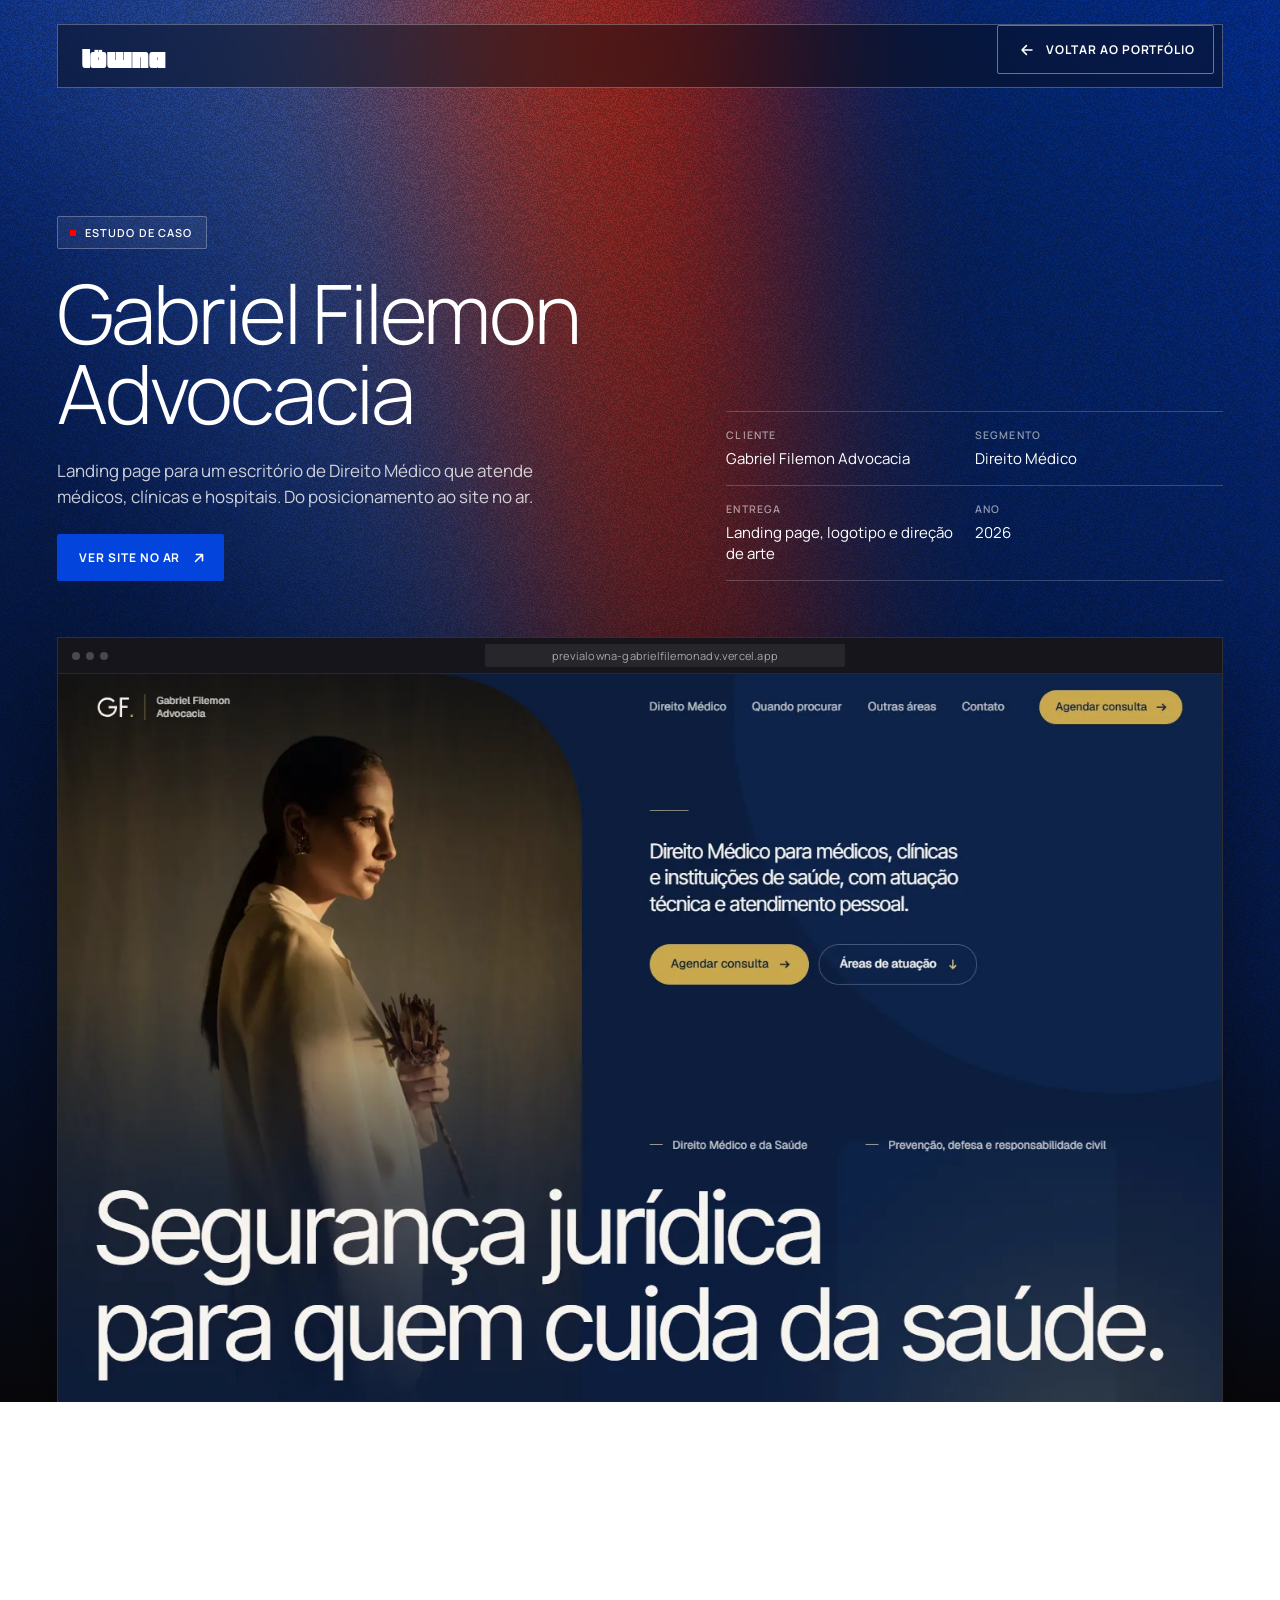
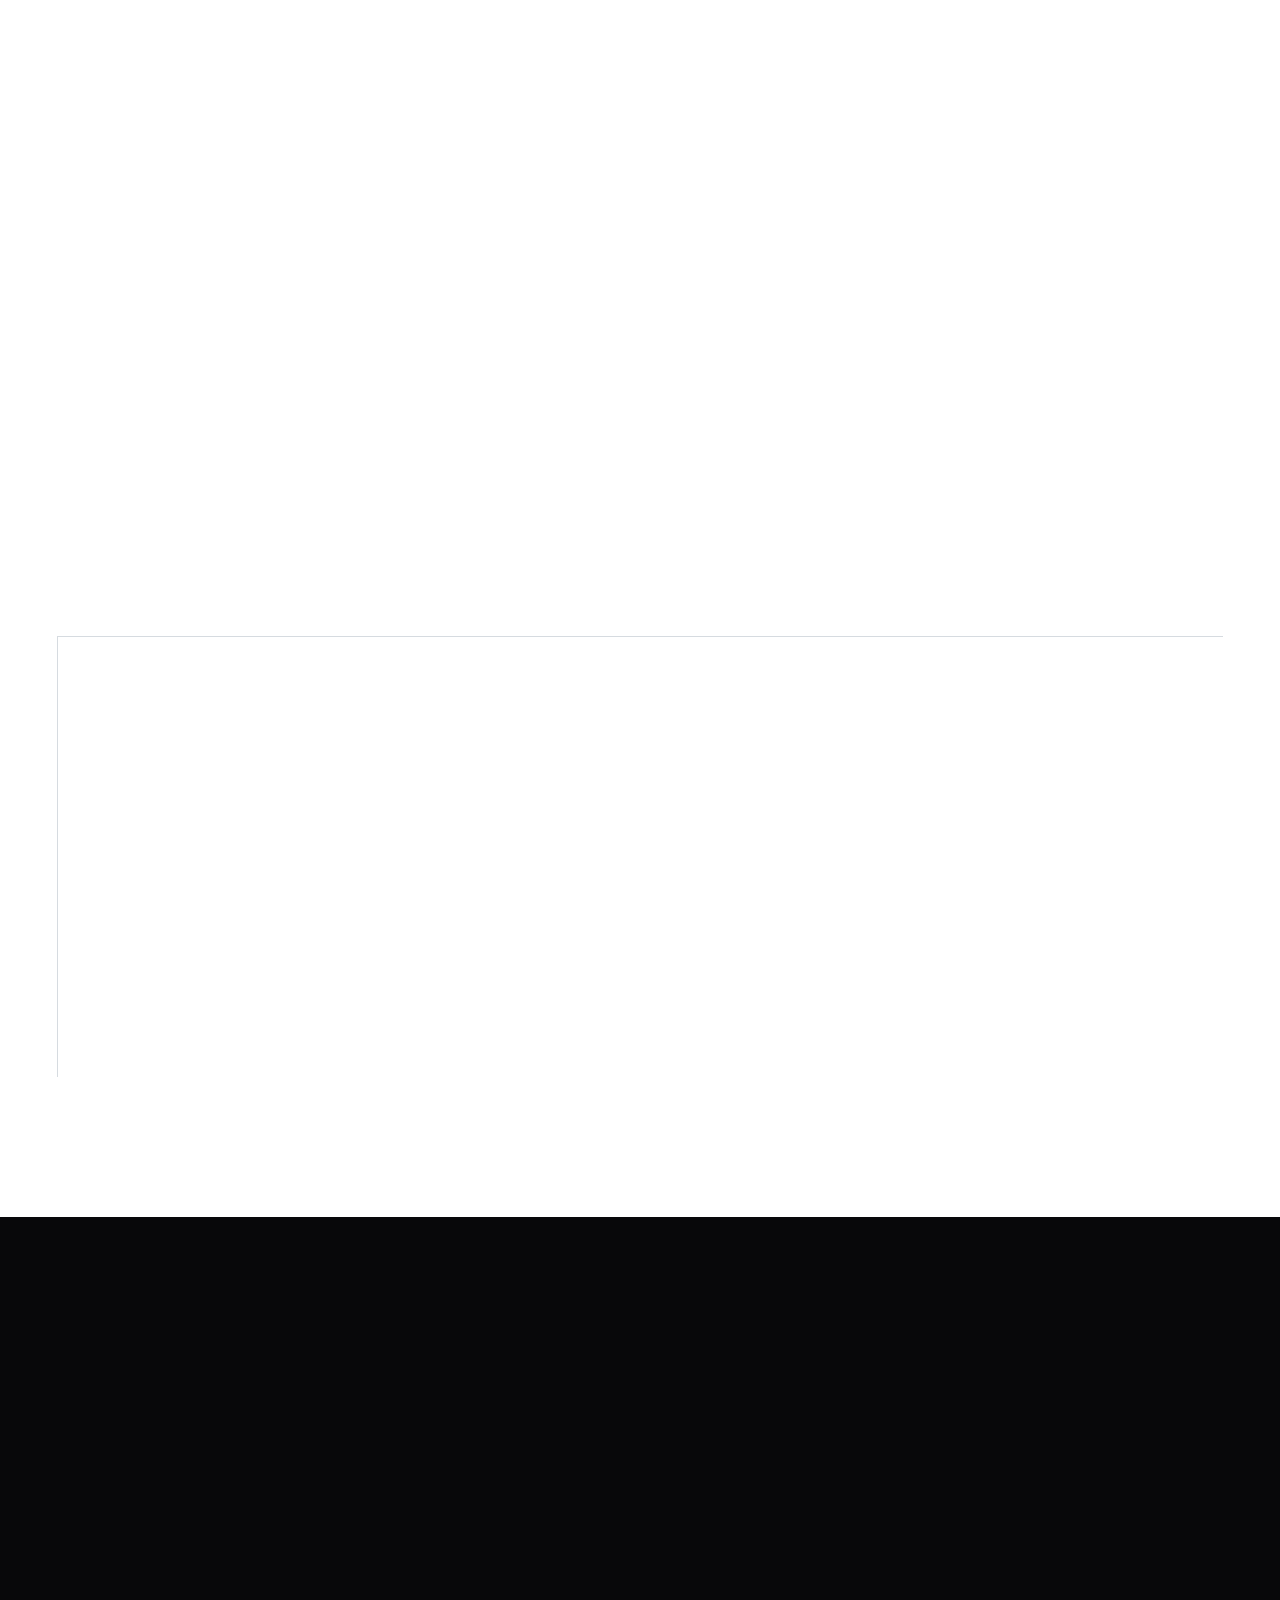
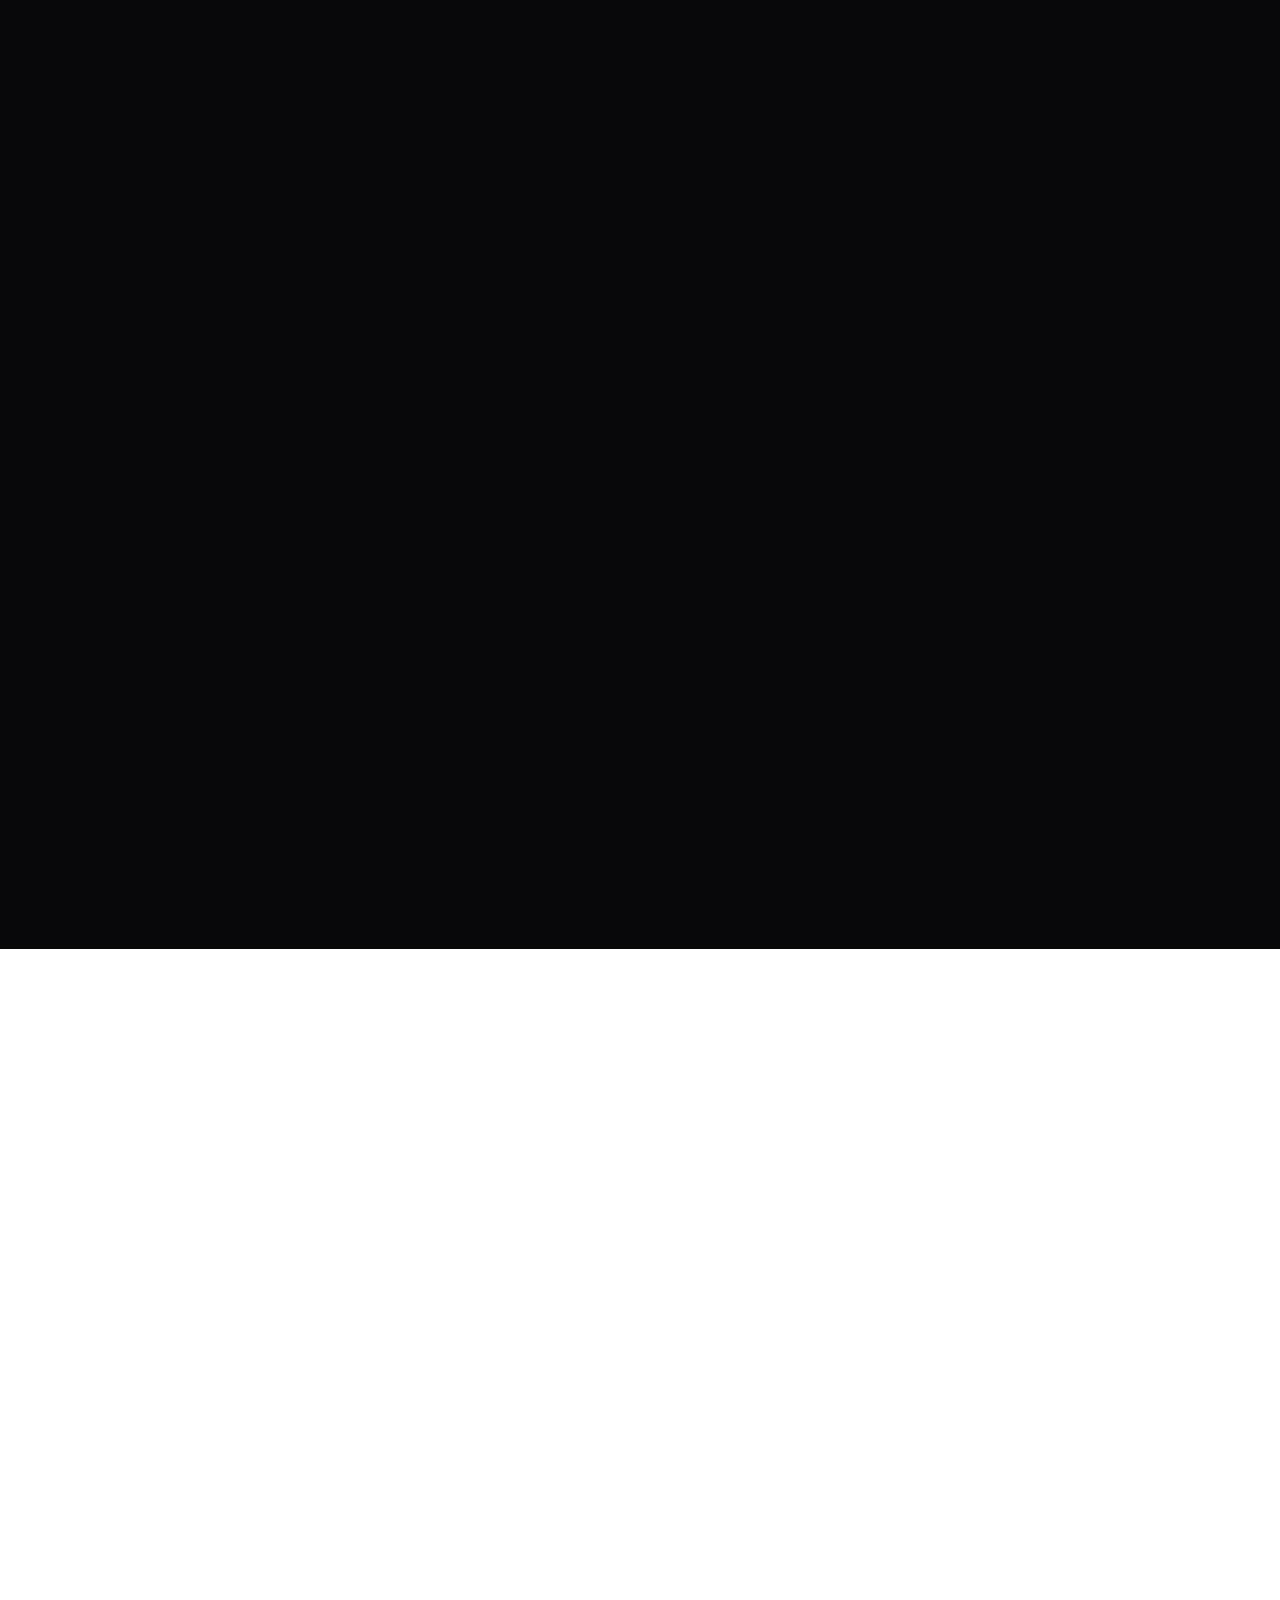
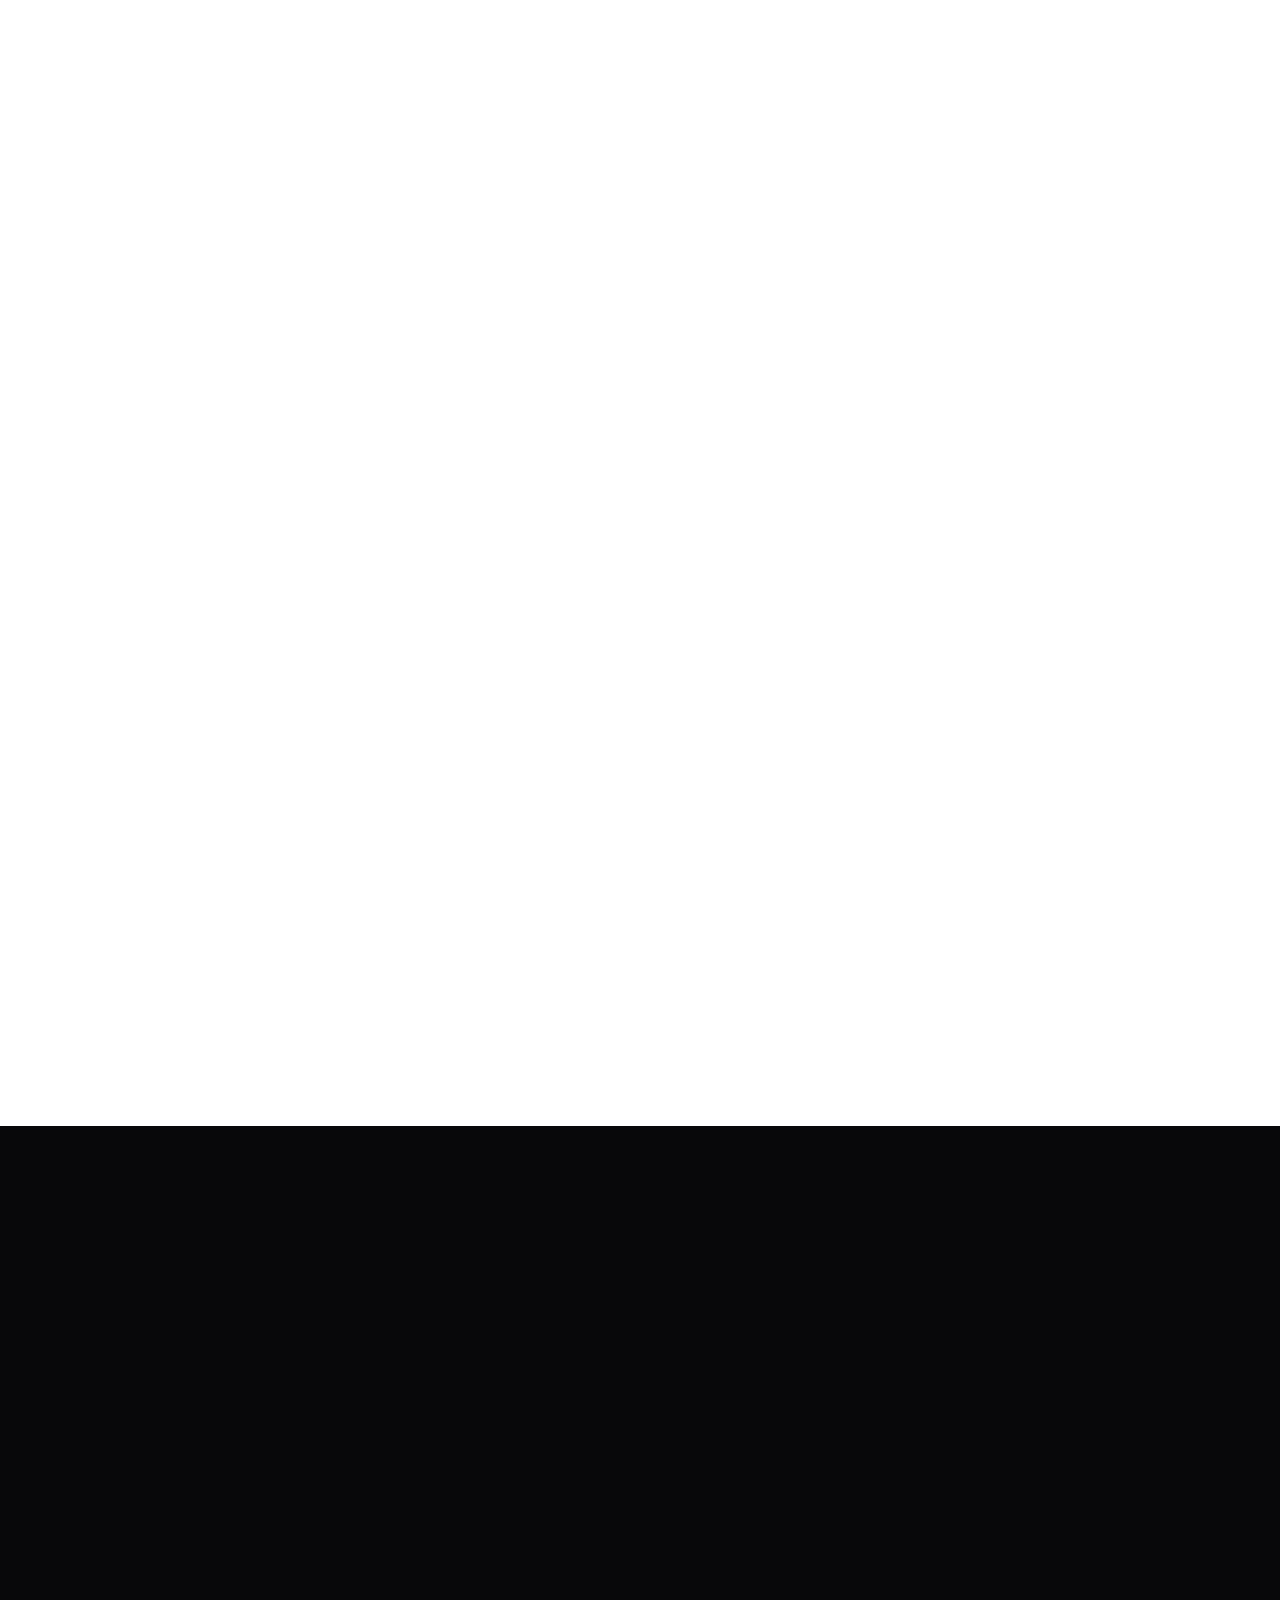
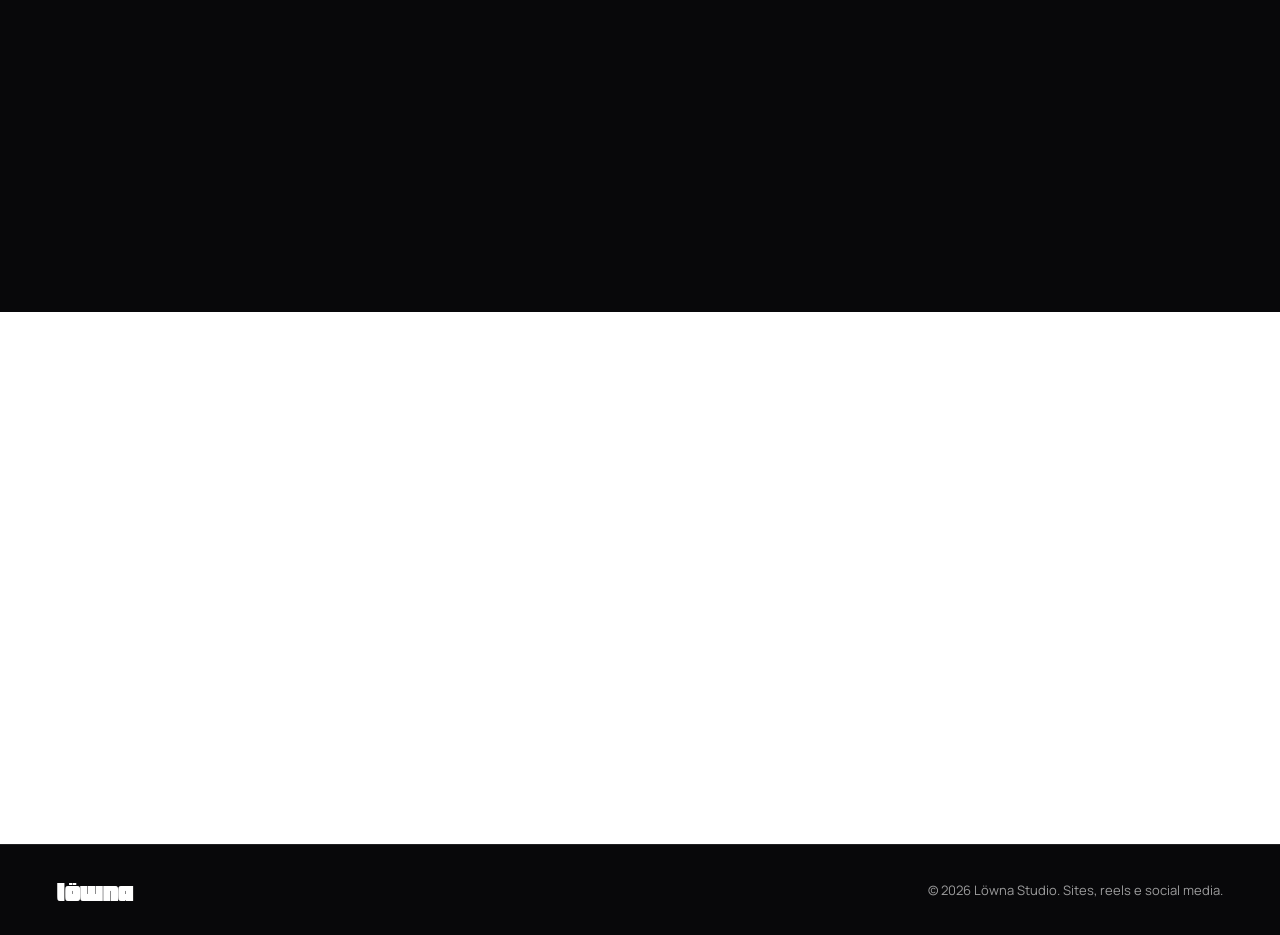
==== projetos/gabriel-filemon/index.html @ 2fba5f2d "Portfólio: landing de Direito Médico no lugar da imobiliária, com página de estudo de caso Co-Author" ====
<!doctype html>
<html lang="pt-BR" class="no-js">
<head>
  <meta charset="utf-8">
  <meta name="viewport" content="width=device-width, initial-scale=1">
  <title>Gabriel Filemon Advocacia | Löwna Studio</title>
<script>if('scrollRestoration' in history)history.scrollRestoration='manual';window.addEventListener('beforeunload',function(){window.scrollTo(0,0)});if(location.hash){history.replaceState(null,'',location.pathname+location.search)}window.scrollTo(0,0);</script>
  <meta name="description" content="Estudo de caso da Löwna Studio: landing page de Direito Médico para Gabriel Filemon Advocacia, com logotipo, direção de arte, copy e versão mobile.">
  <link rel="canonical" href="https://www.lowna.com.br/projetos/gabriel-filemon/">
  <meta name="robots" content="index, follow">
  <meta name="theme-color" content="#01203F">
  <meta property="og:type" content="article">
  <meta property="og:locale" content="pt_BR">
  <meta property="og:site_name" content="Löwna Studio">
  <meta property="og:url" content="https://www.lowna.com.br/projetos/gabriel-filemon/">
  <meta property="og:title" content="Gabriel Filemon Advocacia | Löwna Studio">
  <meta property="og:description" content="Landing page de Direito Médico: posicionamento, logotipo, direção de arte e versão mobile.">
  <meta property="og:image" content="https://www.lowna.com.br/assets/cases/gabriel-filemon/d-hero.webp">
  <meta property="og:image:alt" content="Hero do site Gabriel Filemon Advocacia: Segurança jurídica para quem cuida da saúde.">
  <meta name="twitter:card" content="summary_large_image">
  <link rel="preload" href="../../assets/fonts/manrope-latin.woff2" as="font" type="font/woff2" crossorigin>
  <link rel="preload" href="../../assets/fonts/badeen-display-latin.woff2" as="font" type="font/woff2" crossorigin>
  <link rel="preconnect" href="https://fonts.googleapis.com">
  <link rel="preconnect" href="https://fonts.gstatic.com" crossorigin>
  <link rel="stylesheet" href="https://fonts.googleapis.com/css2?family=Inter+Tight:wght@400&family=Geist:wght@400&family=Geist+Mono&display=swap" media="print" onload="this.media='all'">
  <link rel="icon" href="../../assets/favicon.svg" type="image/svg+xml">
  <link rel="apple-touch-icon" href="../../assets/img/apple-touch-icon.png">
  <link rel="stylesheet" href="../../css/style.css">
  <link rel="stylesheet" href="../../css/case.css">
  <script>document.documentElement.classList.replace('no-js', 'js');</script>
</head>
<body class="case">

  <!-- ===================== TOPO ===================== -->
  <header class="cs-hero">
    <img class="cs-hero__bg" src="../../assets/grad2-hero.svg" alt="" width="1440" height="1901">
    <div class="cs-hero__scrim" aria-hidden="true"></div>

    <nav class="cs-bar" aria-label="Principal">
      <a class="nav__logo" href="../../">löwna</a>
      <a class="btn btn--ghost" href="../../#trabalho">
        <span class="btn__icon btn__icon--back"><img src="../../assets/arrow-white.svg" alt="" width="14" height="14"></span>
        <span>VOLTAR AO PORTFÓLIO</span>
      </a>
    </nav>

    <div class="cs-intro">
      <div class="cs-intro__text">
        <span class="chip chip--dark" data-reveal><i></i>ESTUDO DE CASO</span>
        <h1 data-reveal style="--d:.06s">Gabriel Filemon Advocacia</h1>
        <p class="cs-intro__lead" data-reveal style="--d:.12s">Landing page para um escritório de Direito Médico que atende médicos, clínicas e hospitais. Do posicionamento ao site no ar.</p>
        <div class="cs-actions" data-reveal style="--d:.18s">
          <a class="btn btn--blue" href="https://previalowna-gabrielfilemonadv.vercel.app/" target="_blank" rel="noopener noreferrer">
            <span>VER SITE NO AR</span>
            <span class="btn__icon"><img src="../../assets/arrow-white.svg" alt="" width="14" height="14"><img src="../../assets/arrow-white.svg" alt="" width="14" height="14"></span>
          </a>
        </div>
      </div>
      <dl class="cs-meta" data-reveal style="--d:.2s">
        <div><dt>CLIENTE</dt><dd>Gabriel Filemon Advocacia</dd></div>
        <div><dt>SEGMENTO</dt><dd>Direito Médico</dd></div>
        <div><dt>ENTREGA</dt><dd>Landing page, logotipo e direção de arte</dd></div>
        <div><dt>ANO</dt><dd>2026</dd></div>
      </dl>
    </div>

    <div class="cs-cover" data-reveal style="--d:.1s">
      <div class="browser">
        <div class="browser__bar"><span class="browser__dots" aria-hidden="true"><i></i><i></i><i></i></span><span class="browser__url">previalowna-gabrielfilemonadv.vercel.app</span></div>
        <img src="../../assets/cases/gabriel-filemon/d-hero.webp" alt="Hero do site: retrato em luz quente ao lado do título Segurança jurídica para quem cuida da saúde, com botões dourados de agendar consulta" width="1440" height="900" fetchpriority="high">
      </div>
    </div>
  </header>

  <main>
    <!-- ===================== CONTEXTO ===================== -->
    <section class="cs-sec" aria-labelledby="contexto-titulo">
      <div class="cs-head">
        <div class="cs-head__title">
          <span class="chip chip--light" data-reveal><i></i>CONTEXTO</span>
          <h2 id="contexto-titulo" data-reveal style="--d:.06s">O desafio<sup>(01)</sup></h2>
        </div>
      </div>
      <div class="cs-story" data-reveal>
        <div>
          <h3>O PONTO DE PARTIDA</h3>
          <p>O escritório atende principalmente médicos e instituições de saúde, mas também trabalha com cível, família, tributário e trabalhista. O site precisava deixar claro, logo no primeiro olhar, que a especialidade é Direito Médico, sem esconder as outras áreas.</p>
        </div>
        <div>
          <h3>A SOLUÇÃO</h3>
          <p>Uma página longa e calma, com a sobriedade de um escritório, que leva o médico do problema (riscos na documentação, notificações do CRM, processos) até o contato. As outras áreas aparecem no fim, como atuação complementar.</p>
        </div>
      </div>
    </section>

    <!-- ===================== O QUE FIZEMOS ===================== -->
    <section class="cs-sec" aria-labelledby="entregas-titulo" style="padding-top:0">
      <div class="cs-head">
        <div class="cs-head__title">
          <span class="chip chip--light" data-reveal><i></i>ENTREGAS</span>
          <h2 id="entregas-titulo" data-reveal style="--d:.06s">O que fizemos<sup>(02)</sup></h2>
        </div>
        <p data-reveal style="--d:.12s">Do primeiro rascunho ao site publicado, com o mesmo cuidado em cada etapa.</p>
      </div>
      <ul class="cs-list" role="list">
        <li data-reveal><span class="n">(01)</span><h3>Posicionamento e estrutura</h3><p>Sete seções em sequência: prevenção, Direito Médico, quando procurar, metodologia, diferenciais, outras áreas e contato.</p></li>
        <li data-reveal style="--d:.06s"><span class="n">(02)</span><h3>Logotipo</h3><p>Monograma GF geométrico, com um ponto dourado que fecha a assinatura. Versões para fundo claro, escuro e ícone.</p></li>
        <li data-reveal style="--d:.12s"><span class="n">(03)</span><h3>Direção de arte</h3><p>Azul-marinho, papel e dourado, fotografia em tons quentes e uma textura de grão sobre todo o site.</p></li>
        <li data-reveal style="--d:.18s"><span class="n">(04)</span><h3>Textos</h3><p>Copy escrita para médicos, com situações reais como notificação do CRM, prontuário e termo de consentimento.</p></li>
        <li data-reveal><span class="n">(05)</span><h3>Interface</h3><p>Mockups de documentos dentro do site, abas por área de atuação e cards que levam ao formulário com o assunto já escolhido.</p></li>
        <li data-reveal style="--d:.06s"><span class="n">(06)</span><h3>Versão mobile</h3><p>Hero que cabe na tela do celular e carrosséis de deslizar nas seções de cards.</p></li>
        <li data-reveal style="--d:.12s"><span class="n">(07)</span><h3>Formulário de contato</h3><p>Pedido de consulta com área de interesse, enviado direto para o e-mail do escritório.</p></li>
        <li data-reveal style="--d:.18s"><span class="n">(08)</span><h3>Publicação</h3><p>Imagens otimizadas, metatags para busca e compartilhamento, e site publicado na Vercel.</p></li>
      </ul>
    </section>

    <!-- ===================== BRANDING ===================== -->
    <section class="cs-sec cs-sec--ink gf" aria-labelledby="branding-titulo">
      <div class="cs-head">
        <div class="cs-head__title">
          <span class="chip chip--dark" data-reveal><i></i>BRANDING</span>
          <h2 id="branding-titulo" data-reveal style="--d:.06s">A identidade<sup>(03)</sup></h2>
        </div>
        <p data-reveal style="--d:.12s">Sóbria como um escritório de advocacia, quente como uma clínica. O dourado aparece pouco, sempre como assinatura.</p>
      </div>

      <div class="brand-grid">
        <div class="brand-card brand-card--logo" data-reveal>
          <span class="brand-card__label"><span>LOGOTIPO</span><span>MONOGRAMA + NOME</span></span>
          <div class="logo-stage"><img src="../../assets/cases/gabriel-filemon/gf-lockup-white.svg" alt="Logotipo Gabriel Filemon Advocacia: monograma GF com ponto dourado e o nome ao lado" width="470" height="104" loading="lazy"></div>
        </div>
        <div class="brand-card brand-card--icon" data-reveal style="--d:.08s">
          <span class="brand-card__label"><span>ÍCONE</span><span>FAVICON E AVATAR</span></span>
          <div class="logo-stage">
            <img src="../../assets/cases/gabriel-filemon/gf-icon.svg" alt="Ícone GF em fundo azul-marinho" width="112" height="112" loading="lazy">
            <img src="../../assets/cases/gabriel-filemon/gf-icon.svg" alt="" width="64" height="64" loading="lazy">
          </div>
          <p>As letras G e F desenhadas com o mesmo traço, como uma assinatura. O ponto dourado fecha o monograma.</p>
        </div>

        <div class="brand-card brand-card--colors" data-reveal>
          <span class="brand-card__label"><span>PALETA</span><span>06 CORES</span></span>
          <div class="swatches">
            <div class="swatch" style="background:#0B1C3B;color:#F7F4EE;outline:1px solid rgba(255,255,255,.14)"><b>Navy</b><span>#0B1C3B</span></div>
            <div class="swatch" style="background:#060A12;color:#F7F4EE;outline:1px solid rgba(255,255,255,.14)"><b>Profundo</b><span>#060A12</span></div>
            <div class="swatch" style="background:#F7F4EE;color:#0B1C3B"><b>Papel</b><span>#F7F4EE</span></div>
            <div class="swatch" style="background:#ECE6DA;color:#0B1C3B"><b>Areia</b><span>#ECE6DA</span></div>
            <div class="swatch" style="background:#C9A84C;color:#0B1C3B"><b>Dourado</b><span>#C9A84C</span></div>
            <div class="swatch" style="background:#8FABC7;color:#0B1C3B"><b>Aço</b><span>#8FABC7</span></div>
          </div>
        </div>

        <div class="brand-card brand-card--type" data-reveal>
          <span class="brand-card__label"><span>TIPOGRAFIA</span><span>03 FAMÍLIAS</span></span>
          <div class="type-rows">
            <div><span class="type-name">INTER TIGHT / TÍTULOS</span><p class="type-sample type-sample--display">Segurança jurídica para quem cuida da saúde.</p></div>
            <div><span class="type-name">GEIST / TEXTOS</span><p class="type-sample type-sample--body">Estrutura jurídica do consultório e da clínica pensada para reduzir riscos antes que eles se tornem processos.</p></div>
            <div><span class="type-name">GEIST MONO / RÓTULOS</span><p class="type-sample type-sample--mono">01 // DIREITO MÉDICO</p></div>
          </div>
        </div>
      </div>
    </section>

    <!-- ===================== TELAS ===================== -->
    <section class="cs-sec" aria-labelledby="telas-titulo">
      <div class="cs-head">
        <div class="cs-head__title">
          <span class="chip chip--light" data-reveal><i></i>O SITE</span>
          <h2 id="telas-titulo" data-reveal style="--d:.06s">Seção por seção<sup>(04)</sup></h2>
        </div>
        <p data-reveal style="--d:.12s">Navy e papel se alternam ao longo da página, para cada assunto ganhar o próprio respiro.</p>
      </div>
      <div class="shots">
        <figure class="shot shot--wide" data-reveal>
          <div class="browser browser--light"><div class="browser__bar"><span class="browser__dots" aria-hidden="true"><i></i><i></i><i></i></span><span class="browser__url">Prevenção</span></div><img src="../../assets/cases/gabriel-filemon/d-prevencao.webp" alt="Seção de prevenção com o título Muitos processos contra médicos começam na documentação e um painel de diagnóstico preventivo com gráfico de exposição a riscos" width="1440" height="900" loading="lazy"></div>
          <figcaption><b>01</b><span>Logo depois da hero, o site fala de risco: um painel de diagnóstico mostra como a exposição cai com acompanhamento.</span></figcaption>
        </figure>
        <figure class="shot" data-reveal>
          <div class="browser browser--light"><div class="browser__bar"><span class="browser__dots" aria-hidden="true"><i></i><i></i><i></i></span><span class="browser__url">Direito Médico</span></div><img src="../../assets/cases/gabriel-filemon/d-atuacao.webp" alt="Seção Proteção jurídica do consultório ao tribunal, com abas de áreas e um checklist preventivo em mockup" width="1440" height="1158" loading="lazy"></div>
          <figcaption><b>02</b><span>As três frentes de Direito Médico em abas, cada uma com um mockup de documento.</span></figcaption>
        </figure>
        <figure class="shot" data-reveal style="--d:.08s">
          <div class="browser browser--light"><div class="browser__bar"><span class="browser__dots" aria-hidden="true"><i></i><i></i><i></i></span><span class="browser__url">Posicionamento</span></div><img src="../../assets/cases/gabriel-filemon/d-clareza.webp" alt="Painel com o texto Advocacia que entende a rotina médica sobre fotografia desfocada" width="1440" height="828" loading="lazy"></div>
          <figcaption><b>03</b><span>Uma pausa visual que resume o posicionamento em uma frase.</span></figcaption>
        </figure>
        <figure class="shot" data-reveal>
          <div class="browser browser--light"><div class="browser__bar"><span class="browser__dots" aria-hidden="true"><i></i><i></i><i></i></span><span class="browser__url">Metodologia</span></div><img src="../../assets/cases/gabriel-filemon/d-metodologia.webp" alt="Seção Técnica jurídica com olhar clínico, com quatro etapas da metodologia em cards" width="1440" height="919" loading="lazy"></div>
          <figcaption><b>04</b><span>A metodologia em quatro etapas, do diagnóstico à primeira conversa.</span></figcaption>
        </figure>
        <figure class="shot" data-reveal style="--d:.08s">
          <div class="browser browser--light"><div class="browser__bar"><span class="browser__dots" aria-hidden="true"><i></i><i></i><i></i></span><span class="browser__url">Diferenciais</span></div><img src="../../assets/cases/gabriel-filemon/d-diferenciais.webp" alt="Seção Advocacia próxima e especializada, com cinco cards de diferenciais lado a lado" width="1440" height="1149" loading="lazy"></div>
          <figcaption><b>05</b><span>Cinco compromissos em cards que se abrem um de cada vez.</span></figcaption>
        </figure>
        <figure class="shot shot--wide" data-reveal>
          <div class="browser browser--light"><div class="browser__bar"><span class="browser__dots" aria-hidden="true"><i></i><i></i><i></i></span><span class="browser__url">Outras áreas</span></div><img src="../../assets/cases/gabriel-filemon/d-outras.webp" alt="Seção Atuação complementar, além da saúde, com quatro áreas ilustradas em traço fino" width="1440" height="1065" loading="lazy"></div>
          <figcaption><b>06</b><span>Cível, família, tributário e trabalhista aparecem no fim, com ilustrações em traço fino, como atuação complementar.</span></figcaption>
        </figure>
      </div>
    </section>

    <!-- ===================== MOBILE ===================== -->
    <section class="cs-sec cs-sec--ink" aria-labelledby="mobile-titulo">
      <div class="cs-head">
        <div class="cs-head__title">
          <span class="chip chip--dark" data-reveal><i></i>MOBILE</span>
          <h2 id="mobile-titulo" data-reveal style="--d:.06s">No celular<sup>(05)</sup></h2>
        </div>
        <p data-reveal style="--d:.12s">Pensado para o médico que abre o link entre um atendimento e outro: título, chamada e botão aparecem sem rolar.</p>
      </div>
      <div class="phones">
        <figure data-reveal><div class="phone"><img src="../../assets/cases/gabriel-filemon/m-hero.webp" alt="Hero no celular com o título e o botão Agendar consulta" width="780" height="1688" loading="lazy"></div><figcaption>Hero</figcaption></figure>
        <figure data-reveal style="--d:.06s"><div class="phone"><img src="../../assets/cases/gabriel-filemon/m-prevencao.webp" alt="Seção de prevenção no celular" width="780" height="1688" loading="lazy"></div><figcaption>Prevenção</figcaption></figure>
        <figure data-reveal style="--d:.12s"><div class="phone"><img src="../../assets/cases/gabriel-filemon/m-atuacao.webp" alt="Abas de Direito Médico no celular" width="780" height="1688" loading="lazy"></div><figcaption>Direito Médico</figcaption></figure>
        <figure data-reveal style="--d:.18s"><div class="phone"><img src="../../assets/cases/gabriel-filemon/m-situacoes.webp" alt="Carrossel de situações no celular, com o card Notificação do CRM" width="780" height="1688" loading="lazy"></div><figcaption>Quando procurar</figcaption></figure>
        <figure data-reveal style="--d:.24s"><div class="phone"><img src="../../assets/cases/gabriel-filemon/m-diferenciais.webp" alt="Carrossel de diferenciais no celular" width="780" height="1688" loading="lazy"></div><figcaption>Diferenciais</figcaption></figure>
      </div>
    </section>

    <!-- ===================== CHAMADA ===================== -->
    <section class="cs-sec" aria-labelledby="cta-titulo">
      <div class="cs-cta">
        <span class="chip chip--light" data-reveal><i></i>PRÓXIMO PROJETO</span>
        <h2 id="cta-titulo" data-reveal style="--d:.06s">Quer um site assim para a sua marca?</h2>
        <div class="cs-actions" data-reveal style="--d:.12s">
          <a class="btn btn--blue" href="../../#contato">
            <span>INICIAR PROJETO</span>
            <span class="btn__icon"><img src="../../assets/arrow-white.svg" alt="" width="14" height="14"><img src="../../assets/arrow-white.svg" alt="" width="14" height="14"></span>
          </a>
          <a class="btn btn--outline" href="../../#trabalho">
            <span>VER OUTROS TRABALHOS</span>
            <span class="btn__icon"><img src="../../assets/arrow-dark.svg" alt="" width="14" height="14"><img src="../../assets/arrow-dark.svg" alt="" width="14" height="14"></span>
          </a>
        </div>
      </div>
    </section>
  </main>

  <footer class="cs-foot">
    <a class="nav__logo" href="../../">löwna</a>
    <span>© 2026 Löwna Studio. Sites, reels e social media.</span>
  </footer>

  <script src="../../js/case.js" defer></script>
</body>
</html>
---- css/style.css ----
/* =========================================================
   löwna studio
   Tokens vindos das variáveis do Figma (coleção "löwna / Brand")
   ========================================================= */

/* Fontes hospedadas no próprio site (subset latin), sem a ida e volta ao Google Fonts */
@font-face {
  font-family: 'Badeen Display';
  font-style: normal;
  font-weight: 400;
  font-display: swap;
  src: url(../assets/fonts/badeen-display-latin.woff2) format('woff2');
  unicode-range: U+0000-00FF, U+0131, U+0152-0153, U+02BB-02BC, U+02C6, U+02DA, U+02DC, U+0304, U+0308, U+0329, U+2000-206F, U+20AC, U+2122, U+2191, U+2193, U+2212, U+2215, U+FEFF, U+FFFD;
}
@font-face {
  font-family: 'Manrope';
  font-style: normal;
  font-weight: 200 800;
  font-display: swap;
  src: url(../assets/fonts/manrope-latin.woff2) format('woff2');
  unicode-range: U+0000-00FF, U+0131, U+0152-0153, U+02BB-02BC, U+02C6, U+02DA, U+02DC, U+0304, U+0308, U+0329, U+2000-206F, U+20AC, U+2122, U+2191, U+2193, U+2212, U+2215, U+FEFF, U+FFFD;
}

:root {
  --space-blue: #01203f;
  --horizon-red: #ff0000;
  --flight-blue: #0344dc;
  --shuttle-white: #ffffff;
  --frontier-gray: #babaca;

  --ink: #08080a;
  --studio-gray: #ededf2;

  --font-display: 'Badeen Display', 'Arial Black', sans-serif;
  --font-body: 'Manrope', system-ui, -apple-system, 'Segoe UI', sans-serif;

  --pad-x: clamp(20px, 4.44vw, 64px);
  --ease-out: cubic-bezier(.16, 1, .3, 1);
  --ease-in-out: cubic-bezier(.65, 0, .35, 1);
  color-scheme: light;
}

*, *::before, *::after { box-sizing: border-box; }
html { scroll-behavior: smooth; -webkit-text-size-adjust: 100%; }
body {
  margin: 0;
  font-family: var(--font-body);
  color: var(--space-blue);
  background: var(--shuttle-white);
  -webkit-font-smoothing: antialiased;
  overflow-x: hidden;
}
img { display: block; max-width: none; }
a { color: inherit; text-decoration: none; }
h1, h2, h3, p, ul, dl, dd { margin: 0; }
ul { padding: 0; list-style: none; }
button { font: inherit; color: inherit; background: none; border: 0; padding: 0; cursor: pointer; }
:focus-visible { outline: 2px solid var(--flight-blue); outline-offset: 3px; }
.sr-only { position: absolute; width: 1px; height: 1px; overflow: hidden; clip: rect(0 0 0 0); white-space: nowrap; }

/* ---------- Chip de tagline (componente "Chip / Dark" e "Chip / Light") ---------- */
.chip {
  display: inline-flex;
  align-items: center;
  gap: 9px;
  align-self: flex-start;
  padding: 8px 14px 8px 12px;
  border-radius: 2px;
  font-weight: 600;
  font-size: 11px;
  letter-spacing: 1.1px;
  line-height: normal;
  white-space: nowrap;
}
.chip i { width: 6px; height: 6px; background: var(--horizon-red); flex: none; }
.chip--dark { color: var(--shuttle-white); background: rgba(255, 255, 255, .06); border: 1px solid rgba(255, 255, 255, .28); }
.chip--light { color: var(--space-blue); border: 1px solid var(--space-blue); }

/* ---------- Botões quadrados com seta ---------- */
.btn {
  display: inline-flex;
  align-items: center;
  gap: 12px;
  align-self: flex-start;
  padding: 15px 18px 15px 22px;
  border-radius: 2px;
  font-weight: 700;
  font-size: 12px;
  letter-spacing: .96px;
  line-height: normal;
  white-space: nowrap;
  transition: background-color .35s var(--ease-out), color .35s var(--ease-out), border-color .35s var(--ease-out), transform .45s var(--ease-out);
  will-change: transform;
}
.btn--light { background: var(--shuttle-white); color: var(--space-blue); }
.btn--light:hover { background: #e6e9f0; }
.btn--blue { background: var(--flight-blue); color: var(--shuttle-white); }
.btn--blue:hover { background: #0a52ff; }
.btn--outline { border: 1px solid var(--space-blue); color: var(--space-blue); }
.btn--outline:hover { background: rgba(1, 32, 63, .06); }

.btn__icon {
  position: relative;
  display: block;
  width: 14px;
  height: 14px;
  overflow: hidden;
  flex: none;
}
.btn__icon img { position: absolute; inset: 0; width: 100%; height: 100%; transition: transform .5s var(--ease-out); }
.btn__icon img + img { transform: translate(-110%, 110%); }
a:hover .btn__icon img:first-child,
a:focus-visible .btn__icon img:first-child { transform: translate(110%, -110%); }
a:hover .btn__icon img + img,
a:focus-visible .btn__icon img + img { transform: translate(0, 0); }

/* ---------- Shader host ---------- */
.fx { position: absolute; }
.fx > img, .fx > canvas { position: absolute; inset: 0; width: 100%; height: 100%; }
.fx--live > img { visibility: hidden; }
.fx--pixel > canvas { image-rendering: pixelated; }

/* =========================================================
   HERO
   ========================================================= */
.hero {
  position: relative;
  min-height: clamp(720px, 100svh, 880px);
  display: flex;
  color: var(--shuttle-white);
  background: #08080b;
  overflow: hidden;
  isolation: isolate;
  z-index: 20; /* a navbar fixa mora dentro da hero; precisa ficar acima das seções seguintes */
}
.hero__bg { position: absolute; inset: 0; overflow: hidden; z-index: -2; }
.hero__grad {
  position: absolute;
  left: 0;
  width: 100%;
  height: max(131.98vw, 140%);
  top: calc((100% - max(131.98vw, 140%)) * .35);
  transform: translate3d(var(--px, 0px), calc(var(--py, 0px) + var(--sy, 0px)), 0) scale(1.06);
  transition: transform 1.6s var(--ease-out);
}
.hero__scrim {
  position: absolute; inset: 0; z-index: -1;
  background: linear-gradient(to bottom, rgba(0, 0, 0, .55) 0%, rgba(0, 0, 0, .3) 45%, rgba(0, 0, 0, .75) 100%);
}

.hero__frame {
  position: relative;
  flex: 1;
  margin: 24px;
  display: flex;
  flex-direction: column;
  padding-top: 77px;
}
.hero__outline {
  position: absolute;
  inset: 0;
  border: 1px solid rgba(255, 255, 255, .32);
  pointer-events: none;
}

/* cantos em mira, linhas para fora */
.tick { position: absolute; width: 0; height: 0; }
.tick::before, .tick::after { content: ''; position: absolute; background: rgba(255, 255, 255, .85); }
.tick::before { width: 16px; height: 1.5px; }
.tick::after { width: 1.5px; height: 16px; }
.tick--tl { left: 0; top: 0; }
.tick--tl::before { right: 0; top: -.75px; }
.tick--tl::after { left: -.75px; bottom: 0; }
.tick--tr { right: 0; top: 0; }
.tick--tr::before { left: 0; top: -.75px; }
.tick--tr::after { left: -.75px; bottom: 0; }
.tick--bl { left: 0; bottom: 0; }
.tick--bl::before { right: 0; top: -.75px; }
.tick--bl::after { left: -.75px; top: 0; }
.tick--br { right: 0; bottom: 0; }
.tick--br::before { left: 0; top: -.75px; }
.tick--br::after { left: -.75px; top: 0; }

/* ---------- Navbar quadrada ---------- */
.nav {
  position: absolute;
  top: 0; left: 0; right: 0;
  z-index: 50;
  height: 76px;
  display: flex;
  align-items: center;
  justify-content: space-between;
  gap: 24px;
  padding: 0 14px 0 32px;
  background: rgba(13, 13, 18, .35);
  -webkit-backdrop-filter: blur(8px);
  backdrop-filter: blur(8px);
  color: var(--shuttle-white);
}
.nav__logo { display: block; font-family: var(--font-display); font-size: 28px; line-height: 1.3; padding-top: 2px; white-space: nowrap; }
.nav__links { display: flex; gap: 36px; font-weight: 600; font-size: 12px; letter-spacing: 1.2px; }
.nav__links a { position: relative; opacity: .8; transition: opacity .3s; }
.nav__links a::after {
  content: ''; position: absolute; left: 0; right: 0; bottom: -6px; height: 1px;
  background: currentColor; transform: scaleX(0); transform-origin: right; transition: transform .45s var(--ease-out);
}
.nav__links a:hover { opacity: 1; }
.nav__links a:hover::after { transform: scaleX(1); transform-origin: left; }
.nav__cta { align-self: center; }
.nav__toggle { display: none; }

.nav.is-stuck {
  position: fixed;
  top: 12px;
  left: 50%;
  right: auto;
  width: min(1392px, calc(100% - 24px));
  transform: translateX(-50%);
  background: rgba(10, 10, 14, .9);
  -webkit-backdrop-filter: blur(16px);
  backdrop-filter: blur(16px);
  outline: 1px solid rgba(255, 255, 255, .14);
  animation: navIn .6s var(--ease-out);
}
@keyframes navIn { from { transform: translate(-50%, -140%); } to { transform: translate(-50%, 0); } }

.hero__navline {
  position: absolute;
  top: 76px; left: 0; right: 0;
  height: 1px;
  background: rgba(255, 255, 255, .22);
  transform-origin: left;
}

.hero__body {
  display: flex;
  justify-content: space-between;
  align-items: flex-start;
  gap: 40px;
  padding: 59px 40px 0;
}
.hero__intro { display: flex; flex-direction: column; gap: 24px; max-width: 453px; }
.hero__lead { font-size: 17px; line-height: 1.55; opacity: .85; }
.hero__services { display: flex; flex-direction: column; align-items: flex-end; gap: 10px; padding-top: 6px; font-weight: 500; font-size: 16px; text-align: right; }
.hero__services li { opacity: .85; }

.hero__bottom {
  margin-top: auto;
  display: flex;
  justify-content: space-between;
  align-items: flex-end;
  gap: 32px;
  padding: 40px 40px 36px 32px;
}
.hero__wordmark {
  font-family: var(--font-display);
  font-weight: 400;
  font-size: clamp(64px, 20.84vw, 300px);
  line-height: .82;
  white-space: nowrap;
}
/* folga acima e abaixo para a máscara da animação não cortar os acentos nem a base das letras */
.wm { display: inline-flex; overflow: hidden; padding: .12em 0 .16em; margin: -.12em 0 -.16em; }
.wm > span { display: inline-block; transition: transform 1.2s var(--ease-out); transition-delay: calc(.45s + var(--i, 0) * .07s); }

.showreel { width: 260px; flex: none; }
.showreel__card { position: relative; width: 260px; height: 158px; background: #0d0d12; overflow: hidden; }
.showreel__bars { display: flex; gap: 10px; margin-top: 12px; }
.showreel__bars span { position: relative; width: 80px; height: 2px; background: rgba(255, 255, 255, .3); overflow: hidden; }
.showreel__bars span::after { content: ''; position: absolute; inset: 0; background: var(--shuttle-white); transform-origin: left; transform: scaleX(0); }
.showreel__bars span.is-done::after { transform: scaleX(1); }
.is-loaded .showreel__bars span.is-run::after { animation: barFill var(--slide-ms, 4500ms) linear forwards; }
@keyframes barFill { to { transform: scaleX(1); } }

/* slides empilhados (carrossel da hero e imagem da seção O que fazemos) */
.slide { position: absolute; inset: 0; opacity: 0; transform: scale(1.04); transition: opacity .8s var(--ease-out), transform 1.2s var(--ease-out); }
.slide.is-active { opacity: 1; transform: none; }
.slide > img,
.slide > video { display: block; width: 100%; height: 100%; object-fit: cover; }

/* ---------- Animação de entrada da hero ---------- */
.hero__outline { transition: clip-path 1.4s var(--ease-in-out) .1s; }
.tick { transition: opacity .8s var(--ease-out) .5s, transform 1s var(--ease-out) .5s; }
.nav { transition: opacity .9s var(--ease-out) .15s, transform .9s var(--ease-out) .15s; }
.hero__navline { transition: transform 1.2s var(--ease-in-out) .3s; }
.hero__in { transition: opacity .9s var(--ease-out), transform 1s var(--ease-out); transition-delay: calc(.3s + var(--i, 0) * .08s); }
.showreel { transition: opacity 1s var(--ease-out) .85s; }
.showreel__card { transition: clip-path 1.2s var(--ease-in-out) .7s; }

html.js body:not(.is-loaded) .hero__outline { clip-path: inset(0 50% 0 50%); }
html.js body:not(.is-loaded) .tick--tl { opacity: 0; transform: translate(-14px, -14px); }
html.js body:not(.is-loaded) .tick--tr { opacity: 0; transform: translate(14px, -14px); }
html.js body:not(.is-loaded) .tick--bl { opacity: 0; transform: translate(-14px, 14px); }
html.js body:not(.is-loaded) .tick--br { opacity: 0; transform: translate(14px, 14px); }
html.js body:not(.is-loaded) .nav { opacity: 0; transform: translateY(-16px); }
html.js body:not(.is-loaded) .hero__navline { transform: scaleX(0); }
html.js body:not(.is-loaded) .hero__in { opacity: 0; transform: translateY(24px); }
html.js body:not(.is-loaded) .wm > span { transform: translateY(105%); }
html.js body:not(.is-loaded) .showreel { opacity: 0; }
html.js body:not(.is-loaded) .showreel__card { clip-path: inset(100% 0 0 0); }
.hero__outline { clip-path: inset(0 0 0 0); }
.showreel__card { clip-path: inset(0 0 0 0); }

/* =========================================================
   O QUE FAZEMOS
   ========================================================= */
.services {
  display: flex;
  flex-direction: column;
  gap: 80px;
  padding: 110px var(--pad-x);
  background: var(--shuttle-white);
}
.services__detail { display: flex; justify-content: space-between; align-items: flex-start; gap: 32px; }
.services__desc { max-width: 420px; font-size: 16px; line-height: 1.55; opacity: .6; transition: opacity .35s, transform .45s var(--ease-out); }
.services__desc.is-swapping { opacity: 0; transform: translateY(8px); }

.services__stack { position: relative; }
.services__snap { display: none; }
.services__pin { display: contents; }
.services__list { display: flex; flex-direction: column; align-items: center; gap: 40px; }
.svc {
  display: flex;
  align-items: flex-start;
  gap: 10px;
  color: #8c8ea3; /* cinza dos itens inativos, com contraste 3:1 (texto grande) */

  white-space: nowrap;
  transition: color .5s var(--ease-out), opacity .5s var(--ease-out);
}
.svc__label {
  font-size: clamp(34px, 4.86vw, 70px);
  font-weight: 200;
  line-height: 1;
  transition: font-weight .5s var(--ease-out), letter-spacing .5s var(--ease-out);
}
.svc sup { font-size: 16px; font-weight: 400; line-height: normal; top: 0; vertical-align: baseline; color: #6f7187; }
.svc.is-active { color: var(--space-blue); opacity: 1; }
.svc.is-active .svc__label { font-weight: 300; }
.svc.is-active sup { color: inherit; opacity: .75; }

.services__image {
  position: absolute;
  left: 0;
  top: 0;
  width: 279px;
  height: 182px;
  background: #0d0d12;
  overflow: hidden;
  transform: translate(var(--img-x, 85px), var(--img-y, -56px)) scale(var(--img-s, 1));
  transform-origin: 0 0;
  transition: transform .8s var(--ease-out);
  pointer-events: none;
}
.services__visual { position: absolute; inset: 0; overflow: hidden; background: #0d0d12; }
.services__mdesc { display: none; }
.services__caption {
  position: absolute;
  z-index: 2;
  left: 10px;
  bottom: 10px;
  padding: 4px 6px;
  background: rgba(13, 13, 18, .82);
  font-weight: 600;
  font-size: 10px;
  letter-spacing: 1.4px;
  color: #fff;
  white-space: pre;
  transition: opacity .3s;
}

/* Sites: a página inteira passa devagar dentro da moldura */
.slide--scroll > img { object-position: 50% 0; }
.slide--scroll.is-active > img { animation: sitePan 9s ease-in-out .6s infinite alternate; }
@keyframes sitePan { 0%, 10% { object-position: 50% 0; } 90%, 100% { object-position: 50% 100%; } }

/* Reels: três vídeos verticais lado a lado */
.slide--reels { display: flex; justify-content: center; align-items: center; gap: 4%; padding: 7% 0; background: #0d0d12; }
.slide--reels .reel { border-radius: 6px; box-shadow: none; }

/* Kit de social media: grade 3x3, os blocos vazios mostram o gradiente animado por trás */
.slide--kit { background: var(--studio-gray); }
.kit { position: absolute; inset: 0; display: grid; place-items: center; padding: 7% 0; }
.kit__grid {
  display: grid;
  grid-template-columns: repeat(3, 1fr);
  height: 100%;
  aspect-ratio: 1;
  container-type: size;
  box-shadow: 0 0 0 100vmax var(--studio-gray);
}
.kit__tile {
  display: flex;
  align-items: flex-end;
  padding: 0 0 9% 11%;
  border: 3px solid var(--studio-gray);
  font-weight: 600;
  font-size: 4.6cqw;
  letter-spacing: .06em;
  color: #fff;
}
.kit__tile--red { background: var(--horizon-red); }
.kit__tile--white { background: #fff; color: var(--space-blue); }
.services__caption.is-swapping { opacity: 0; }

/* =========================================================
   SOBRE
   ========================================================= */
.about {
  position: relative;
  min-height: 820px;
  display: flex;
  flex-direction: column;
  justify-content: space-between;
  gap: 64px;
  padding: 100px var(--pad-x) 80px;
  color: var(--shuttle-white);
  background: var(--space-blue);
  overflow: hidden;
  isolation: isolate;
}
.about__bg {
  position: absolute;
  inset: -80px 0;
  z-index: -1;
  background:
    linear-gradient(to right, rgba(0, 0, 0, .55), rgba(0, 0, 0, .15)),
    linear-gradient(rgba(0, 0, 0, .25), rgba(0, 0, 0, .25)),
    url('../assets/img/about-bg.webp') center / cover no-repeat;
  transform: translate3d(0, var(--about-y, 0px), 0);
}
.about__top { display: flex; flex-direction: column; gap: 44px; }
.about__manifesto { display: flex; flex-direction: column; gap: 6px; font-weight: 300; font-size: clamp(40px, 6.39vw, 92px); line-height: 1.08; letter-spacing: -.03em; }
/* escadinha medida no Figma: cada linha começa um pouco depois do meio da anterior */
.mline { display: block; overflow: hidden; padding-left: var(--off, 0); padding-bottom: .04em; }
.mline:nth-child(2) { --off: 2.15em; }
.mline:nth-child(3) { --off: 5.25em; }
.mline > span { display: inline-block; color: rgba(255, 255, 255, .6); transition: transform 1.2s var(--ease-out); transition-delay: calc(var(--indent) * .12s); }
.mline strong { color: var(--shuttle-white); font-weight: 700; }
html.js .about__manifesto:not(.is-in) .mline > span { transform: translateY(115%); }

.about__bottom { display: flex; flex-direction: column; gap: 28px; }
.rule { display: block; height: 1px; background: rgba(255, 255, 255, .2); }
.about__row { display: flex; justify-content: space-between; align-items: flex-start; gap: 40px; }
.about__text { max-width: 460px; font-size: 16px; line-height: 1.6; opacity: .75; }
.about__facts { display: flex; gap: 64px; }
.about__facts dt { font-weight: 700; font-size: 11px; letter-spacing: 1.54px; opacity: .5; margin-bottom: 10px; }
.about__facts dd { font-weight: 500; font-size: 17px; }

/* =========================================================
   PORTFÓLIO
   ========================================================= */
.work { display: flex; flex-direction: column; gap: 56px; padding: 120px var(--pad-x); background: var(--shuttle-white); }
.work__head, .contact__head { display: flex; justify-content: space-between; align-items: flex-end; gap: 32px; }
.work__title, .contact__title { display: flex; flex-direction: column; gap: 16px; }
.work h2, .contact h2 { font-weight: 300; font-size: clamp(44px, 5vw, 72px); line-height: 1; letter-spacing: -1.44px; }
.work h2 sup { font-weight: 400; font-size: 18px; letter-spacing: 0; opacity: .5; margin-left: 8px; vertical-align: top; position: relative; top: 4px; }
.work__intro, .contact__intro { max-width: 360px; font-size: 15px; line-height: 1.5; opacity: .55; }

/* Linhas justificadas: cada card cresce na proporção da peça (--r = largura / altura),
   então todos da linha ficam com a mesma altura e nada é cortado. */
.work__grid { display: flex; flex-direction: column; gap: 56px; }
.work__row { display: flex; align-items: flex-start; gap: 28px; }
.card { flex: var(--r, 1) 1 0; display: flex; flex-direction: column; gap: 16px; min-width: 0; }
.card__media {
  position: relative;
  aspect-ratio: var(--r, 1);
  background: var(--studio-gray);
  overflow: hidden;
}
.card__media--dark { background: #0d0d12; }
.card__media > img,
.card__media > video { display: block; width: 100%; height: 100%; object-fit: cover; transition: transform .9s var(--ease-out); }
.card:hover .card__media > img,
.card:hover .card__media > video { transform: scale(1.03); }

/* três reels lado a lado */
.card__media--reels { display: flex; justify-content: center; align-items: center; gap: 20px; background: #0d0d12; padding: 28px; }
.reel {
  height: 100%;
  aspect-ratio: 9 / 16;
  border-radius: 14px;
  overflow: hidden;
  background: #000;
  box-shadow: 0 18px 40px rgba(0, 0, 0, .45);
  transition: transform .8s var(--ease-out);
}
.reel video { display: block; width: 100%; height: 100%; object-fit: cover; }
.card:hover .reel:nth-child(1) { transform: translateY(-6px) rotate(-2deg); }
.card:hover .reel:nth-child(2) { transform: translateY(-12px); }
.card:hover .reel:nth-child(3) { transform: translateY(-6px) rotate(2deg); }

/* card com estudo de caso: o card inteiro é o link */
.card__link { display: flex; flex-direction: column; gap: 16px; }
.card__badge {
  position: absolute;
  left: 14px;
  bottom: 14px;
  display: inline-flex;
  align-items: center;
  gap: 8px;
  padding: 8px 12px;
  border-radius: 2px;
  background: var(--flight-blue);
  color: var(--shuttle-white);
  font-weight: 700;
  font-size: 10.5px;
  letter-spacing: .9px;
  transition: background-color .35s var(--ease-out), transform .45s var(--ease-out);
}
.card__badge img { width: 12px; height: 12px; transition: transform .45s var(--ease-out); }
.card--case:hover .card__badge { background: #0a52ff; }
.card--case:hover .card__badge img { transform: translate(2px, -2px); }
.card__caption { display: flex; justify-content: space-between; align-items: center; gap: 12px; font-weight: 500; white-space: nowrap; }
.card__caption h3 { font-weight: 500; font-size: 20px; }
.card__caption span { font-size: 11px; letter-spacing: .44px; opacity: .5; overflow: hidden; text-overflow: ellipsis; }

/* =========================================================
   CONTATO
   ========================================================= */
.contact { display: flex; flex-direction: column; gap: 56px; padding: 120px var(--pad-x); background: var(--ink); color: var(--shuttle-white); }
.contact__cards { display: grid; grid-template-columns: repeat(2, minmax(0, 1fr)); gap: 24px; }
.ccard {
  position: relative;
  height: 340px;
  display: flex;
  flex-direction: column;
  justify-content: space-between;
  padding: 30px 32px;
  background: #0d0d0f;
  border: 1px solid rgba(255, 255, 255, .1);
  overflow: hidden;
  isolation: isolate;
  transition: border-color .5s var(--ease-out);
}
.ccard:hover { border-color: rgba(255, 255, 255, .28); }
.ccard__dots { position: absolute; inset: 0; width: 100%; height: 100%; z-index: -1; }
.ccard__top { display: flex; justify-content: space-between; align-items: center; }
.ccard__arrow {
  padding: 13px;
  background: rgba(255, 255, 255, .1);
  border: 1px solid rgba(255, 255, 255, .2);
  -webkit-backdrop-filter: blur(6px);
  backdrop-filter: blur(6px);
  transition: background-color .4s var(--ease-out);
}
.ccard__arrow .btn__icon { width: 16px; height: 16px; }
.ccard:hover .ccard__arrow { background: var(--flight-blue); border-color: var(--flight-blue); }
.ccard__text { display: flex; flex-direction: column; gap: 10px; }
.ccard__value { font-weight: 300; font-size: clamp(24px, 2.36vw, 34px); letter-spacing: -.01em; overflow-wrap: anywhere; }
.ccard__label { font-weight: 500; font-size: 12px; letter-spacing: .05em; opacity: .55; }

/* =========================================================
   RODAPÉ
   ========================================================= */
.footer { padding: 40px; background: var(--ink); }
.footer__card {
  position: relative;
  height: 460px;
  display: flex;
  flex-direction: column;
  padding: 40px 48px 0;
  border-radius: 24px;
  overflow: hidden;
  color: var(--shuttle-white);
  background: linear-gradient(to bottom, #0d0808 0%, #001341 55%, #0344dc 100%);
  isolation: isolate;
}
.footer__card::before {
  content: '';
  position: absolute;
  inset: 0;
  z-index: -1;
  background: radial-gradient(600px circle at var(--mx, 50%) 110%, rgba(255, 255, 255, .16), transparent 60%);
  opacity: 0;
  transition: opacity .6s;
}
.footer__card:hover::before { opacity: 1; }
.footer__top { display: flex; justify-content: space-between; align-items: flex-start; gap: 32px; }
.footer__nav { display: flex; flex-direction: column; gap: 14px; font-weight: 500; font-size: 16px; }
.footer__nav a, .footer__info > a { opacity: .85; transition: opacity .3s; }
.footer__nav a:hover, .footer__info > a:hover { opacity: 1; }
.footer__info { display: flex; flex-direction: column; align-items: flex-end; gap: 10px; font-size: 14px; }
.footer__info > a { opacity: .8; }
.footer__social { display: flex; gap: 10px; }
.icon-btn { padding: 10px; background: rgba(255, 255, 255, .1); border: 1px solid rgba(255, 255, 255, .18); transition: background-color .35s var(--ease-out), transform .45s var(--ease-out); }
.icon-btn:hover { background: rgba(255, 255, 255, .22); transform: translateY(-3px); }
.footer__word {
  flex: 1;
  min-height: 0;
  display: flex;
  justify-content: center;
  align-items: flex-start;
  overflow: hidden;
  font-family: var(--font-display);
  font-size: clamp(120px, 19.45vw, 280px);
  line-height: normal;
  color: rgba(255, 255, 255, .4);
  white-space: nowrap;
}
/* ligado à rolagem nos dois sentidos (main.js define --fw-y) */
.footer__word span { display: block; transform: translate3d(0, var(--fw-y, 0%), 0); will-change: transform; }
.footer__base {
  position: absolute;
  left: 48px;
  right: 48px;
  bottom: 16px;
  display: flex;
  justify-content: space-between;
  gap: 16px;
  font-size: 12.5px;
}
.footer__base span { opacity: .6; }
.footer__tag { font-weight: 700; font-size: 11px; letter-spacing: .33px; }

/* =========================================================
   Revelação no scroll
   ========================================================= */
[data-reveal] { transition: opacity .9s var(--ease-out), transform 1.1s var(--ease-out); transition-delay: var(--d, 0s); }
html.js [data-reveal]:not(.is-in) { opacity: 0; transform: translateY(32px); }
html.js [data-reveal="line"] { transform-origin: left; }
html.js [data-reveal="line"]:not(.is-in) { opacity: 1; transform: scaleX(0); }

/* =========================================================
   Responsivo
   ========================================================= */
@media (max-width: 1100px) {
  .work__row { gap: 20px; }
}
@media (max-width: 1024px) {
  /* scroll fixado: imagem + lista ficam presas na tela e a rolagem dentro da seção troca a categoria */
  .services__desc { display: none; }
  /* altura do pin + 60svh de rolagem por categoria */
  .services__stack { height: calc(100svh - 76px + 240svh); }
  /* um ponto de parada no meio de cada fatia: a rolagem do celular não consegue pular categoria */
  html { scroll-snap-type: y proximity; }
  .services__snap {
    display: block;
    position: absolute;
    left: 0;
    width: 1px;
    height: 1px;
    top: calc(240svh * (var(--i) + .5) / 4);
    scroll-snap-align: start;
    scroll-snap-stop: always;
    scroll-margin-top: 76px;
    pointer-events: none;
  }
  .services__pin {
    position: sticky;
    top: 76px;
    height: calc(100svh - 76px);
    display: flex;
    flex-direction: column;
    justify-content: center;
    gap: 24px;
    padding-block: 12px;
  }
  .services__image {
    position: relative;
    order: -1;
    width: 100%;
    height: auto;
    overflow: visible;
    transform: none;
    background: none;
  }
  .services__visual { position: relative; inset: auto; aspect-ratio: 279 / 182; }
  .services__visual .fx { left: -28% !important; top: -105.67% !important; width: 180% !important; height: 364.18% !important; }
  .services__caption { top: auto; bottom: 14px; }
  .services__mdesc {
    display: block;
    padding: 16px 0 8px;
    font-size: 15px;
    line-height: 1.5;
    color: var(--space-blue);
    transition: opacity .35s, transform .45s var(--ease-out);
  }
  .services__mdesc.is-swapping { opacity: 0; transform: translateY(8px); }
  .services__list { gap: 12px; }
  .svc__label { font-size: clamp(26px, 7.2vw, 46px); }
  .svc sup { font-size: 13px; }
}

@media (max-width: 860px) {
  .hero__frame { margin: 16px; }
  .nav { padding: 0 10px 0 20px; height: 64px; }
  .nav__cta { display: none; }
  .nav__toggle {
    display: flex; flex-direction: column; justify-content: center; gap: 6px;
    width: 44px; height: 44px; padding: 0 12px;
    border: 1px solid rgba(255, 255, 255, .28);
  }
  .nav__toggle-bar { display: block; height: 1.5px; background: #fff; transition: transform .4s var(--ease-out); }
  .nav__toggle[aria-expanded="true"] .nav__toggle-bar:first-child { transform: translateY(3.75px) rotate(45deg); }
  .nav__toggle[aria-expanded="true"] .nav__toggle-bar:nth-child(2) { transform: translateY(-3.75px) rotate(-45deg); }
  .nav__links {
    position: absolute; top: 100%; left: 0; right: 0;
    flex-direction: column; gap: 0;
    background: #0a0a0e;
    -webkit-backdrop-filter: blur(16px); backdrop-filter: blur(16px);
    border-top: 1px solid rgba(255, 255, 255, .14);
    clip-path: inset(0 0 100% 0);
    transition: clip-path .5s var(--ease-in-out);
  }
  .nav__links.is-open { clip-path: inset(0 0 0 0); }
  .nav__links a { display: block; padding: 18px 20px; font-size: 13px; opacity: 1; border-bottom: 1px solid rgba(255, 255, 255, .08); }
  .nav__links a::after { display: none; }
  .hero__frame { padding-top: 65px; }
  .hero__navline { top: 64px; }

  .hero__body { flex-direction: column; align-items: center; gap: 32px; padding: 40px 20px 0; text-align: center; }
  .hero__intro { align-items: center; width: 100%; }
  .hero__intro .chip { align-self: center; }
  /* no celular a lista de serviços sai, mas o espaço dela continua */
  .hero__services { align-items: center; text-align: center; visibility: hidden; }
  .hero__bottom { flex-direction: column; align-items: center; padding: 48px 20px 24px; }
  .hero__wordmark { font-size: min(24vw, 180px); }
  .hero__frame, .hero__body, .hero__bottom, .hero__intro { min-width: 0; }

  /* showreel na largura toda, mantendo a proporção do Figma (260 x 158) */
  .showreel { width: 100%; }
  .showreel__card { width: 100%; height: auto; aspect-ratio: 260 / 158; }
  .showreel__bars span { flex: 1; width: auto; }

  .services { gap: 48px; padding-block: 80px; }
  .services__detail { display: none; }
  .services__list { align-items: flex-start; }
  .svc { white-space: normal; text-align: left; }

  .about { min-height: 0; padding-block: 80px 64px; }
  .about__bg { background-image: linear-gradient(to right, rgba(0, 0, 0, .55), rgba(0, 0, 0, .15)), linear-gradient(rgba(0, 0, 0, .25), rgba(0, 0, 0, .25)), url('../assets/img/about-bg-m.webp'); }
  .about__row { flex-direction: column; }
  .about__facts { gap: 40px; }

  .work, .contact { padding-block: 80px; }
  .work__head, .contact__head { flex-direction: column; align-items: flex-start; }
  .contact__cards { grid-template-columns: 1fr; }
  .ccard { height: 280px; }

  .btn { align-self: stretch; justify-content: center; }

  .footer { padding: 16px; }
  .footer__card { height: auto; min-height: 520px; padding: 32px 24px 0; text-align: center; }
  .footer__top { flex-direction: column; align-items: center; }
  .footer__nav { align-items: center; }
  .footer__info { align-items: center; }
  .footer__card { min-height: 0; }
  .footer__word { align-items: flex-end; padding-top: 40px; line-height: .9; font-size: 23vw; }
  .footer__base { position: static; flex-direction: column; align-items: center; gap: 4px; padding: 12px 0 24px; }
}

/* Portfólio no celular/tablet: um card embaixo do outro, e os reels também empilhados */
@media (max-width: 860px) {
  .work__row { flex-direction: column; align-items: stretch; gap: 56px; }
  .work__grid { gap: 56px; }
  .card { flex: none; }
  .card__media--reels { aspect-ratio: auto; gap: 10px; padding: 16px; }
  .card__media--reels .reel { flex: 1 1 0; min-width: 0; height: auto; border-radius: 8px; }
  .card:hover .card__media--reels .reel { transform: none; }
}

@media (max-width: 600px) {
  /* escadinha no celular: linhas alinhadas à direita, com recuo à direita diminuindo,
     assim o começo e o fim de cada linha descem em degraus */
  .about__manifesto { font-size: 8.4vw; }
  .mline { padding-left: 0; padding-right: var(--offr, 0); text-align: right; }
  .mline:nth-child(1) { --offr: 2.75em; }
  .mline:nth-child(2) { --offr: 1.2em; }
  .about__facts { flex-direction: column; gap: 24px; }
}

@media (prefers-reduced-motion: reduce) {
  html { scroll-behavior: auto; }
  *, *::before, *::after { transition-duration: .01ms !important; transition-delay: 0s !important; animation-duration: .01ms !important; animation-iteration-count: 1 !important; }
  html.js body:not(.is-loaded) *, html.js [data-reveal]:not(.is-in), html.js .about__manifesto:not(.is-in) .mline > span, html.js .footer__word:not(.is-in) span {
    opacity: 1 !important; transform: none !important; clip-path: none !important;
  }
}
---- css/case.css ----
/* =========================================================
   Estudo de caso (projetos/*): usa os tokens e componentes de style.css
   ========================================================= */
.case { background: var(--shuttle-white); }

/* ---------- topo ---------- */
.cs-hero {
  position: relative;
  isolation: isolate;
  overflow: hidden;
  padding: 24px var(--pad-x) 0;
  color: var(--shuttle-white);
  background: #08080b;
}
.cs-hero__bg { position: absolute; inset: 0; z-index: -2; width: 100%; height: 100%; object-fit: cover; object-position: 50% 30%; }
.cs-hero__scrim { position: absolute; inset: 0; z-index: -1; background: linear-gradient(180deg, rgba(8, 8, 11, .35), rgba(8, 8, 11, .7) 70%, #08080b); }
.cs-bar { display: flex; justify-content: space-between; align-items: center; gap: 16px; height: 64px; padding: 0 8px 0 24px; border: 1px solid rgba(255, 255, 255, .28); background: rgba(10, 10, 14, .45); -webkit-backdrop-filter: blur(14px); backdrop-filter: blur(14px); }
.cs-bar .nav__logo { font-size: 26px; }
.btn--ghost { border: 1px solid rgba(255, 255, 255, .4); color: var(--shuttle-white); }
.btn--ghost:hover { background: rgba(255, 255, 255, .1); }
/* seta de voltar: a mesma seta diagonal girada para a esquerda */
.btn__icon--back img, a:hover .btn__icon--back img:first-child, a:focus-visible .btn__icon--back img:first-child { transform: rotate(-135deg); }
a:hover .btn__icon--back img:first-child { transform: rotate(-135deg) translateY(-2px); }

.cs-intro { display: grid; grid-template-columns: minmax(0, 1.25fr) minmax(0, 1fr); gap: 48px; align-items: end; padding: clamp(64px, 10vw, 128px) 0 56px; }
.cs-intro__text { display: flex; flex-direction: column; gap: 24px; }
.cs-intro h1 { font-weight: 300; font-size: clamp(44px, 6.4vw, 96px); line-height: .98; letter-spacing: -.035em; }
.cs-intro__lead { max-width: 520px; font-size: 17px; line-height: 1.55; opacity: .78; }
.cs-meta { display: grid; grid-template-columns: 1fr 1fr; border-top: 1px solid rgba(255, 255, 255, .2); }
.cs-meta div { padding: 16px 16px 16px 0; border-bottom: 1px solid rgba(255, 255, 255, .2); }
.cs-meta dt { font-weight: 600; font-size: 10.5px; letter-spacing: 1.2px; opacity: .55; }
.cs-meta dd { margin-top: 6px; font-size: 15px; line-height: 1.4; }
.cs-actions { display: flex; flex-wrap: wrap; gap: 12px; }

/* moldura de navegador */
.browser { position: relative; background: #0d0d12; border: 1px solid rgba(255, 255, 255, .14); box-shadow: 0 40px 80px rgba(0, 0, 0, .35); }
.browser--light { border-color: rgba(1, 32, 63, .14); box-shadow: 0 30px 60px rgba(1, 32, 63, .12); }
.browser__bar { display: flex; align-items: center; gap: 14px; height: 36px; padding: 0 14px; background: #15151b; border-bottom: 1px solid rgba(255, 255, 255, .08); }
.browser__dots { display: flex; gap: 6px; }
.browser__dots i { width: 8px; height: 8px; border-radius: 50%; background: rgba(255, 255, 255, .22); }
.browser__url { flex: 1; max-width: 360px; margin: 0 auto; padding: 4px 12px; border-radius: 2px; background: rgba(255, 255, 255, .07); font-size: 11px; letter-spacing: .2px; color: rgba(255, 255, 255, .6); text-align: center; overflow: hidden; text-overflow: ellipsis; white-space: nowrap; }
.browser img { display: block; width: 100%; height: auto; }
.cs-cover { position: relative; margin: 0 auto; max-width: 1240px; }
.cs-cover .browser { border-bottom: 0; }

/* ---------- blocos ---------- */
.cs-sec { padding: clamp(80px, 11vw, 140px) var(--pad-x); }
.cs-sec--ink { background: var(--ink); color: var(--shuttle-white); }
.cs-head { display: flex; justify-content: space-between; align-items: flex-end; gap: 32px; margin-bottom: 56px; }
.cs-head__title { display: flex; flex-direction: column; gap: 22px; }
.cs-sec h2 { font-weight: 300; font-size: clamp(36px, 4.4vw, 64px); line-height: 1.02; letter-spacing: -.03em; }
.cs-sec h2 sup { font-weight: 400; font-size: 16px; letter-spacing: 0; opacity: .5; margin-left: 8px; vertical-align: top; position: relative; top: 4px; }
.cs-head p { max-width: 400px; font-size: 15px; line-height: 1.55; opacity: .62; }

.cs-story { display: grid; grid-template-columns: repeat(2, minmax(0, 1fr)); gap: 0; border-top: 1px solid rgba(1, 32, 63, .16); }
.cs-story > div { padding: 32px 40px 0 0; }
.cs-story > div + div { padding-left: 40px; border-left: 1px solid rgba(1, 32, 63, .16); }
.cs-story h3 { font-weight: 600; font-size: 11px; letter-spacing: 1.2px; margin-bottom: 16px; }
.cs-story p { font-size: clamp(18px, 1.6vw, 22px); font-weight: 300; line-height: 1.5; letter-spacing: -.01em; }

.cs-list { display: grid; grid-template-columns: repeat(4, minmax(0, 1fr)); border-top: 1px solid rgba(1, 32, 63, .16); border-left: 1px solid rgba(1, 32, 63, .16); }
.cs-list li { display: flex; flex-direction: column; gap: 12px; min-height: 220px; padding: 24px; border-right: 1px solid rgba(1, 32, 63, .16); border-bottom: 1px solid rgba(1, 32, 63, .16); }
.cs-list .n { font-size: 12px; opacity: .55; }
.cs-list h3 { margin-top: auto; font-weight: 500; font-size: 19px; letter-spacing: -.01em; }
.cs-list p { font-size: 14px; line-height: 1.55; opacity: .7; }

/* ---------- branding (nas cores do cliente) ---------- */
.gf { --gf-navy: #0B1C3B; --gf-deep: #060A12; --gf-paper: #F7F4EE; --gf-sand: #ECE6DA; --gf-gold: #C9A84C; --gf-steel: #8FABC7; }
.brand-grid { display: grid; grid-template-columns: repeat(12, minmax(0, 1fr)); gap: 16px; }
.brand-card { position: relative; display: flex; flex-direction: column; gap: 18px; padding: 28px; border: 1px solid rgba(255, 255, 255, .14); background: #0f0f15; }
.brand-card__label { display: flex; justify-content: space-between; font-weight: 600; font-size: 10.5px; letter-spacing: 1.2px; opacity: .6; }
.brand-card--logo { grid-column: span 7; min-height: 340px; background: var(--gf-navy); border-color: transparent; }
.brand-card--logo .logo-stage { flex: 1; display: grid; place-items: center; }
.brand-card--logo img { width: min(78%, 420px); height: auto; }
.brand-card--icon { grid-column: span 5; background: var(--gf-paper); color: var(--gf-navy); border-color: transparent; }
.brand-card--icon .logo-stage { flex: 1; display: flex; align-items: center; justify-content: center; gap: 24px; }
.brand-card--icon img { width: 112px; height: 112px; border-radius: 0; }
.brand-card--icon img + img { width: 64px; height: 64px; }
.brand-card p { font-size: 14px; line-height: 1.55; opacity: .7; }

.brand-card--colors { grid-column: span 12; }
.swatches { display: grid; grid-template-columns: repeat(6, minmax(0, 1fr)); gap: 12px; }
.swatch { display: flex; flex-direction: column; justify-content: space-between; min-height: 150px; padding: 14px; font-size: 12px; }
.swatch b { font-weight: 600; font-size: 14px; }
.swatch span { opacity: .75; letter-spacing: .3px; }

.brand-card--type { grid-column: span 12; }
.type-rows { display: grid; grid-template-columns: repeat(3, minmax(0, 1fr)); border-top: 1px solid rgba(255, 255, 255, .14); }
.type-rows > div { display: flex; flex-direction: column; gap: 14px; padding: 24px 24px 4px 0; }
.type-rows > div + div { padding-left: 24px; border-left: 1px solid rgba(255, 255, 255, .14); }
.type-name { font-size: 12px; font-weight: 600; letter-spacing: 1px; opacity: .6; }
.brand-card .type-sample { line-height: 1.05; opacity: 1; }
.brand-card .type-sample--display { font-family: 'Inter Tight', var(--font-body); font-weight: 400; font-size: clamp(30px, 3vw, 44px); letter-spacing: -.045em; }
.brand-card .type-sample--body { font-family: 'Geist', var(--font-body); font-size: 17px; line-height: 1.5; opacity: .85; }
.brand-card .type-sample--mono { font-family: 'Geist Mono', ui-monospace, monospace; font-size: 14px; letter-spacing: .12em; color: var(--gf-gold); }

/* ---------- telas ---------- */
.shots { display: grid; grid-template-columns: repeat(2, minmax(0, 1fr)); gap: 56px 32px; }
.shot { display: flex; flex-direction: column; gap: 18px; min-width: 0; }
.shot--wide { grid-column: 1 / -1; }
.shot figcaption { display: flex; gap: 14px; font-size: 14px; line-height: 1.55; }
.shot figcaption b { flex: none; font-weight: 600; font-size: 11px; letter-spacing: 1px; padding-top: 3px; }
.shot figcaption span { opacity: .7; max-width: 560px; }

.phones { display: grid; grid-template-columns: repeat(5, minmax(0, 1fr)); gap: 20px; }
.phone { padding: 8px; border-radius: 30px; background: #16161c; border: 1px solid rgba(255, 255, 255, .14); box-shadow: 0 30px 60px rgba(0, 0, 0, .3); }
.phone img { display: block; width: 100%; height: auto; border-radius: 23px; }
.phones figcaption { margin-top: 12px; font-size: 12px; text-align: center; opacity: .6; }

/* ---------- chamada final ---------- */
.cs-cta { display: flex; flex-direction: column; align-items: center; gap: 28px; text-align: center; }
.cs-cta h2 { max-width: 760px; }
.cs-foot { display: flex; justify-content: space-between; align-items: center; gap: 16px; padding: 28px var(--pad-x); background: var(--ink); color: rgba(255, 255, 255, .6); font-size: 13px; border-top: 1px solid rgba(255, 255, 255, .1); }
.cs-foot .nav__logo { color: var(--shuttle-white); font-size: 24px; }

@media (max-width: 1024px) {
  .cs-list { grid-template-columns: repeat(2, minmax(0, 1fr)); }
  .brand-card--logo, .brand-card--icon { grid-column: span 12; }
  .swatches { grid-template-columns: repeat(3, minmax(0, 1fr)); }
  .phones { display: flex; gap: 16px; overflow-x: auto; scroll-snap-type: x mandatory; padding-bottom: 8px; margin-inline: calc(var(--pad-x) * -1); padding-inline: var(--pad-x); scrollbar-width: none; }
  .phones::-webkit-scrollbar { display: none; }
  .phones figure { flex: 0 0 min(62vw, 260px); scroll-snap-align: center; }
}
@media (max-width: 860px) {
  .cs-bar { padding-left: 18px; }
  .cs-intro { grid-template-columns: 1fr; gap: 36px; padding-top: 56px; }
  .cs-head { flex-direction: column; align-items: flex-start; }
  .cs-story { grid-template-columns: 1fr; }
  .cs-story > div { padding: 28px 0 0; }
  .cs-story > div + div { padding-left: 0; border-left: 0; margin-top: 28px; border-top: 1px solid rgba(1, 32, 63, .16); }
  .shots { grid-template-columns: 1fr; gap: 40px; }
  .type-rows { grid-template-columns: 1fr; }
  .type-rows > div + div { padding-left: 0; border-left: 0; border-top: 1px solid rgba(255, 255, 255, .14); }
  .cs-actions .btn { align-self: stretch; justify-content: center; flex: 1 1 100%; }
  .cs-foot { flex-direction: column; text-align: center; }
}
@media (max-width: 600px) {
  .cs-list { grid-template-columns: 1fr; }
  .cs-list li { min-height: 0; }
  .cs-list h3 { margin-top: 12px; }
  .swatches { grid-template-columns: repeat(2, minmax(0, 1fr)); }
  .browser__bar { height: 28px; }
  .browser__url { font-size: 10px; }
}
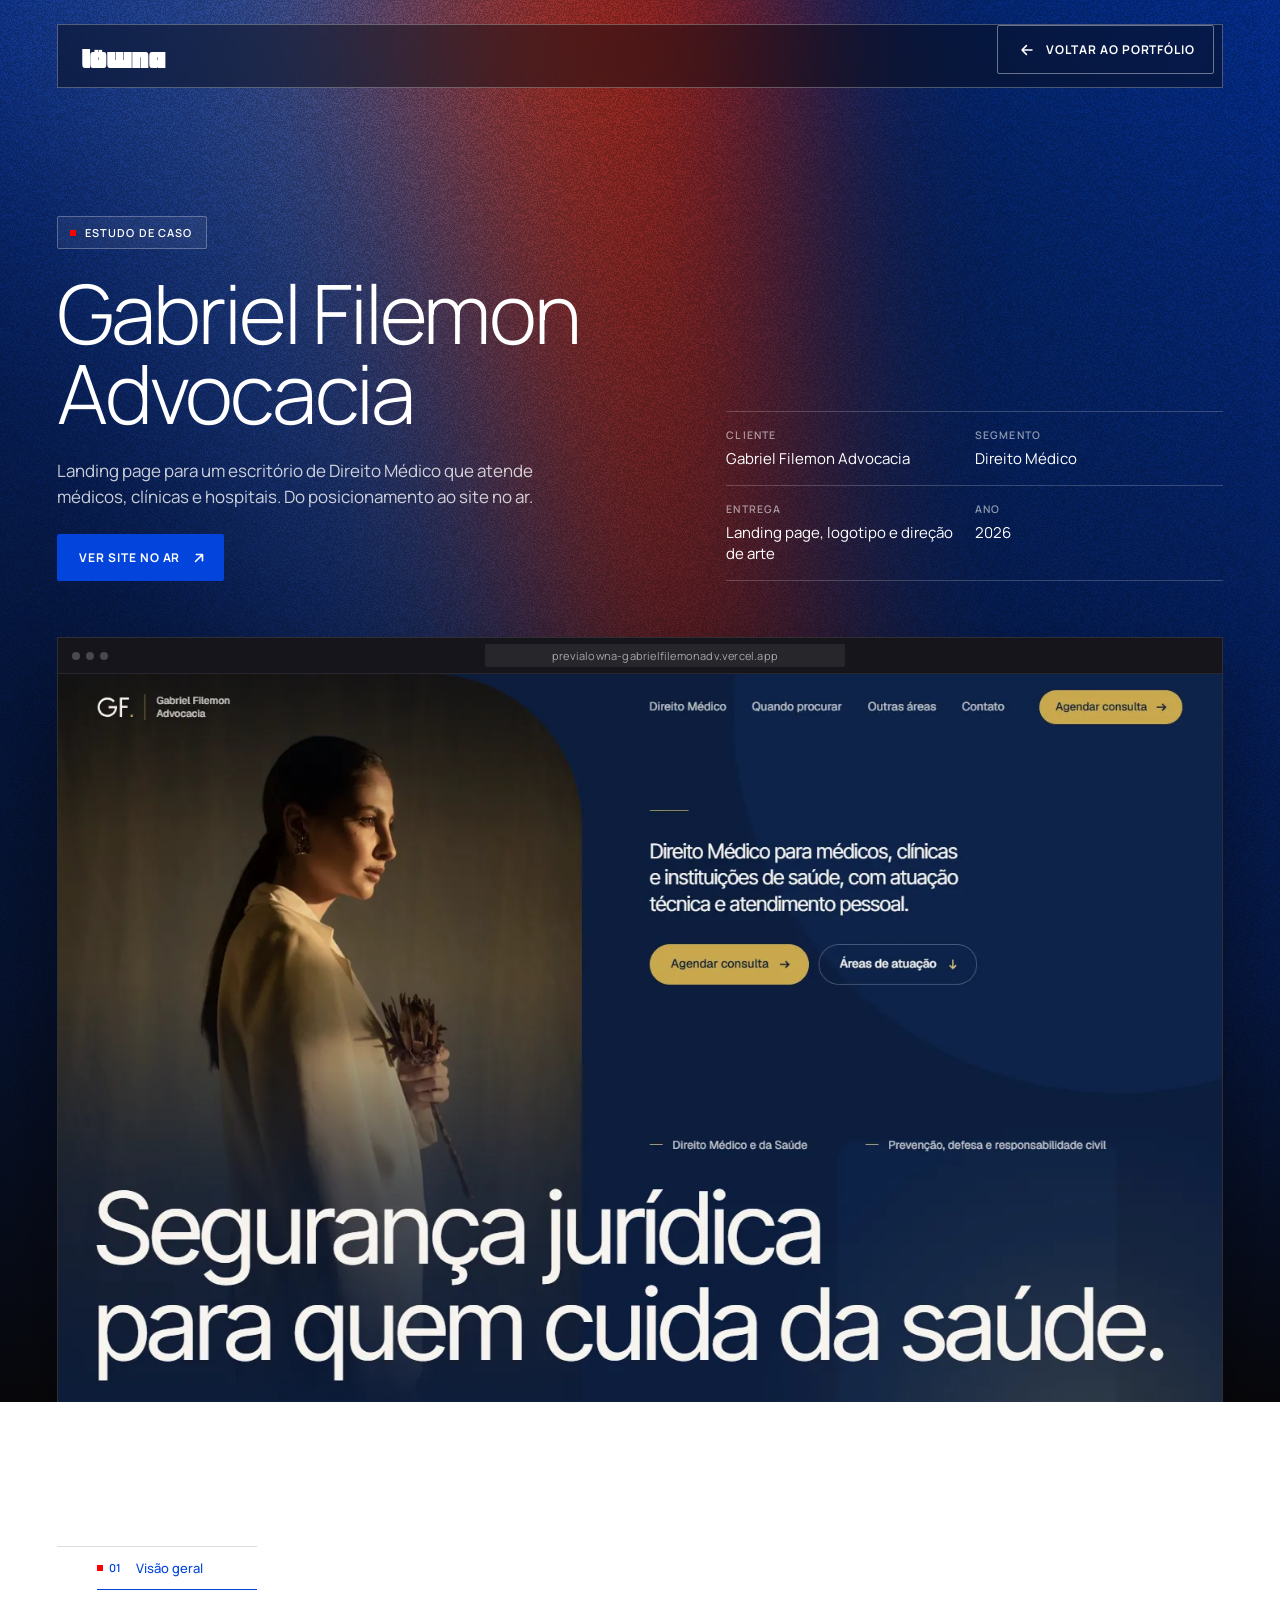
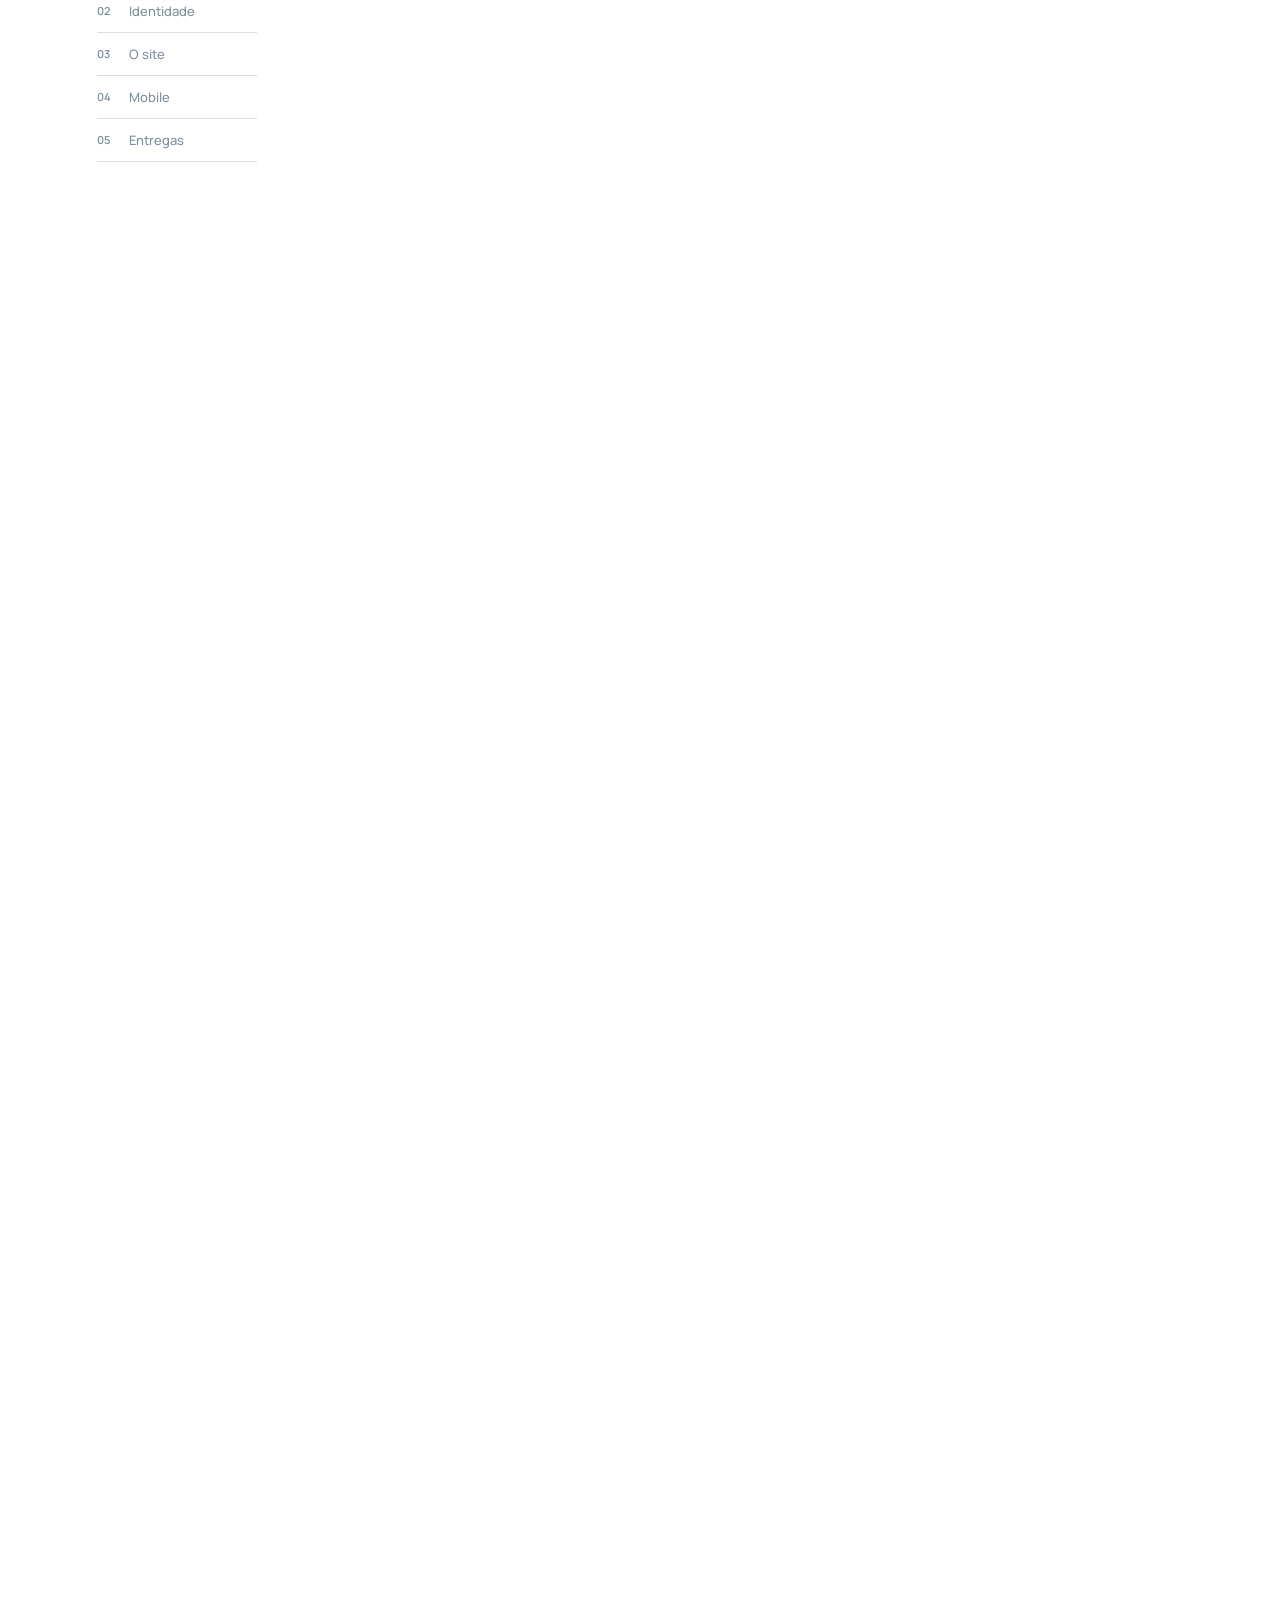
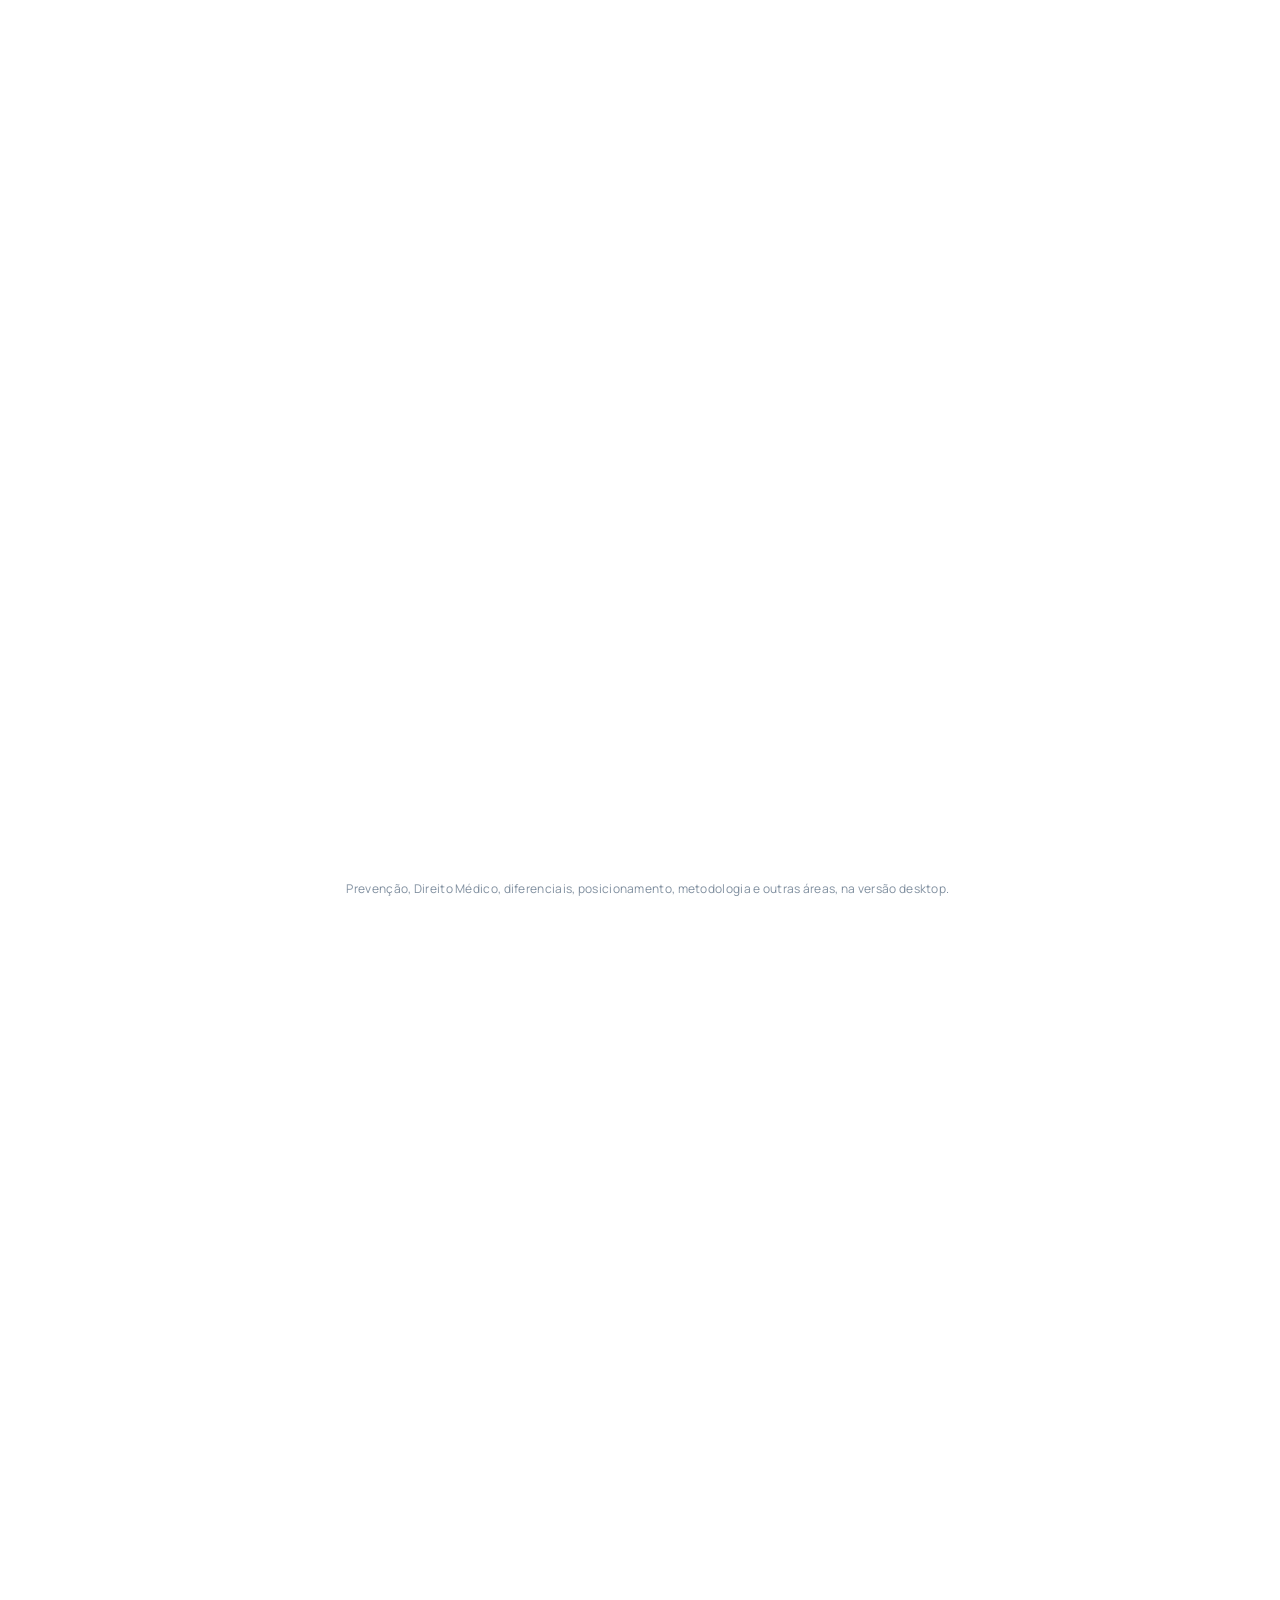
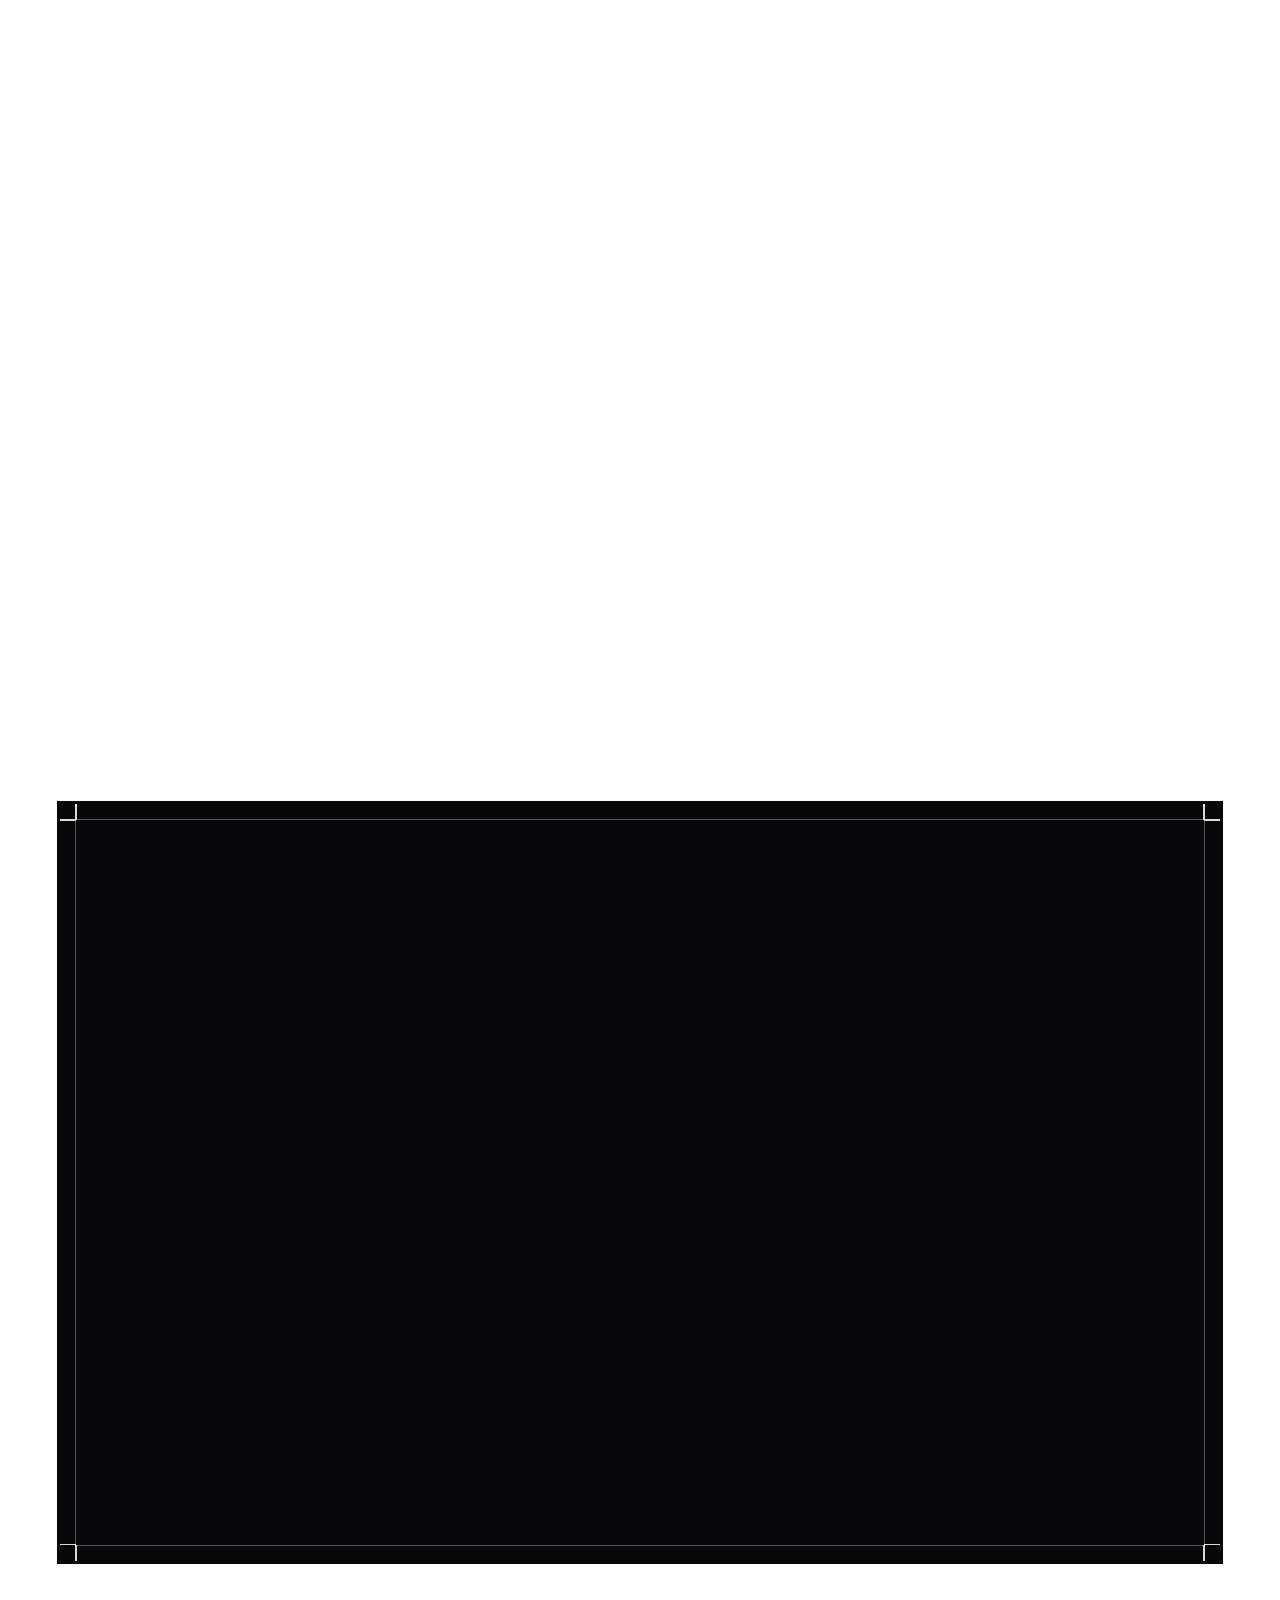
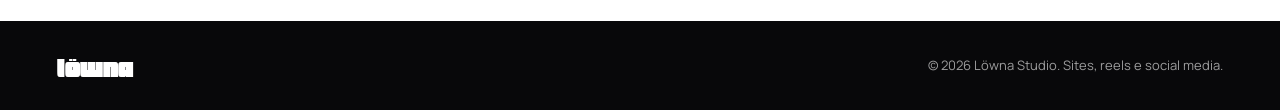
==== commit 34cde0cf: "Estudo de caso em formato editorial: índice lateral, blocos de leitura e CTA em destaque Co-Authored" ====
--- a/projetos/gabriel-filemon/index.html
+++ b/projetos/gabriel-filemon/index.html
@@ -73,163 +73,147 @@
   </header>
 
   <main>
-    <!-- ===================== CONTEXTO ===================== -->
-    <section class="cs-sec" aria-labelledby="contexto-titulo">
-      <div class="cs-head">
-        <div class="cs-head__title">
-          <span class="chip chip--light" data-reveal><i></i>CONTEXTO</span>
-          <h2 id="contexto-titulo" data-reveal style="--d:.06s">O desafio<sup>(01)</sup></h2>
-        </div>
-      </div>
-      <div class="cs-story" data-reveal>
-        <div>
-          <h3>O PONTO DE PARTIDA</h3>
-          <p>O escritório atende principalmente médicos e instituições de saúde, mas também trabalha com cível, família, tributário e trabalhista. O site precisava deixar claro, logo no primeiro olhar, que a especialidade é Direito Médico, sem esconder as outras áreas.</p>
-        </div>
-        <div>
-          <h3>A SOLUÇÃO</h3>
-          <p>Uma página longa e calma, com a sobriedade de um escritório, que leva o médico do problema (riscos na documentação, notificações do CRM, processos) até o contato. As outras áreas aparecem no fim, como atuação complementar.</p>
-        </div>
-      </div>
-    </section>
-
-    <!-- ===================== O QUE FIZEMOS ===================== -->
-    <section class="cs-sec" aria-labelledby="entregas-titulo" style="padding-top:0">
-      <div class="cs-head">
-        <div class="cs-head__title">
-          <span class="chip chip--light" data-reveal><i></i>ENTREGAS</span>
-          <h2 id="entregas-titulo" data-reveal style="--d:.06s">O que fizemos<sup>(02)</sup></h2>
-        </div>
-        <p data-reveal style="--d:.12s">Do primeiro rascunho ao site publicado, com o mesmo cuidado em cada etapa.</p>
-      </div>
-      <ul class="cs-list" role="list">
-        <li data-reveal><span class="n">(01)</span><h3>Posicionamento e estrutura</h3><p>Sete seções em sequência: prevenção, Direito Médico, quando procurar, metodologia, diferenciais, outras áreas e contato.</p></li>
-        <li data-reveal style="--d:.06s"><span class="n">(02)</span><h3>Logotipo</h3><p>Monograma GF geométrico, com um ponto dourado que fecha a assinatura. Versões para fundo claro, escuro e ícone.</p></li>
-        <li data-reveal style="--d:.12s"><span class="n">(03)</span><h3>Direção de arte</h3><p>Azul-marinho, papel e dourado, fotografia em tons quentes e uma textura de grão sobre todo o site.</p></li>
-        <li data-reveal style="--d:.18s"><span class="n">(04)</span><h3>Textos</h3><p>Copy escrita para médicos, com situações reais como notificação do CRM, prontuário e termo de consentimento.</p></li>
-        <li data-reveal><span class="n">(05)</span><h3>Interface</h3><p>Mockups de documentos dentro do site, abas por área de atuação e cards que levam ao formulário com o assunto já escolhido.</p></li>
-        <li data-reveal style="--d:.06s"><span class="n">(06)</span><h3>Versão mobile</h3><p>Hero que cabe na tela do celular e carrosséis de deslizar nas seções de cards.</p></li>
-        <li data-reveal style="--d:.12s"><span class="n">(07)</span><h3>Formulário de contato</h3><p>Pedido de consulta com área de interesse, enviado direto para o e-mail do escritório.</p></li>
-        <li data-reveal style="--d:.18s"><span class="n">(08)</span><h3>Publicação</h3><p>Imagens otimizadas, metatags para busca e compartilhamento, e site publicado na Vercel.</p></li>
-      </ul>
-    </section>
-
-    <!-- ===================== BRANDING ===================== -->
-    <section class="cs-sec cs-sec--ink gf" aria-labelledby="branding-titulo">
-      <div class="cs-head">
-        <div class="cs-head__title">
-          <span class="chip chip--dark" data-reveal><i></i>BRANDING</span>
-          <h2 id="branding-titulo" data-reveal style="--d:.06s">A identidade<sup>(03)</sup></h2>
-        </div>
-        <p data-reveal style="--d:.12s">Sóbria como um escritório de advocacia, quente como uma clínica. O dourado aparece pouco, sempre como assinatura.</p>
-      </div>
-
-      <div class="brand-grid">
-        <div class="brand-card brand-card--logo" data-reveal>
-          <span class="brand-card__label"><span>LOGOTIPO</span><span>MONOGRAMA + NOME</span></span>
-          <div class="logo-stage"><img src="../../assets/cases/gabriel-filemon/gf-lockup-white.svg" alt="Logotipo Gabriel Filemon Advocacia: monograma GF com ponto dourado e o nome ao lado" width="470" height="104" loading="lazy"></div>
-        </div>
-        <div class="brand-card brand-card--icon" data-reveal style="--d:.08s">
-          <span class="brand-card__label"><span>ÍCONE</span><span>FAVICON E AVATAR</span></span>
-          <div class="logo-stage">
-            <img src="../../assets/cases/gabriel-filemon/gf-icon.svg" alt="Ícone GF em fundo azul-marinho" width="112" height="112" loading="lazy">
-            <img src="../../assets/cases/gabriel-filemon/gf-icon.svg" alt="" width="64" height="64" loading="lazy">
+    <div class="cs-layout">
+      <nav class="cs-toc" aria-label="Seções do estudo de caso">
+        <ol>
+          <li><a href="#visao-geral" class="is-active"><span>01</span>Visão geral</a></li>
+          <li><a href="#identidade"><span>02</span>Identidade</a></li>
+          <li><a href="#site"><span>03</span>O site</a></li>
+          <li><a href="#mobile"><span>04</span>Mobile</a></li>
+          <li><a href="#entregas"><span>05</span>Entregas</a></li>
+        </ol>
+      </nav>
+
+      <div class="cs-body">
+        <!-- 01 -->
+        <section class="cs-block" id="visao-geral" aria-labelledby="t-visao">
+          <span class="cs-block__label" data-reveal><b>01</b>VISÃO GERAL</span>
+          <h2 id="t-visao" data-reveal style="--d:.05s">Direito Médico em primeiro plano, sem esconder o resto.</h2>
+          <p data-reveal style="--d:.1s">O escritório atende principalmente médicos e instituições de saúde, mas também trabalha com cível, família, tributário e trabalhista. O site precisava deixar claro, logo no primeiro olhar, que a especialidade é Direito Médico, e ainda assim mostrar as outras áreas.</p>
+          <p data-reveal style="--d:.14s">A resposta foi uma página longa e calma, com a sobriedade de um escritório, que leva o médico do problema (riscos na documentação, notificações do CRM, processos) até o contato. As outras áreas aparecem no fim, como atuação complementar.</p>
+        </section>
+
+        <!-- 02 -->
+        <section class="cs-block gf" id="identidade" aria-labelledby="t-identidade">
+          <span class="cs-block__label" data-reveal><b>02</b>IDENTIDADE</span>
+          <h2 id="t-identidade" data-reveal style="--d:.05s">Sóbria como um escritório, quente como uma clínica.</h2>
+          <p data-reveal style="--d:.1s">O logotipo é um monograma GF geométrico: as duas letras desenhadas com o mesmo traço, como uma assinatura, e um ponto dourado que fecha a marca. A paleta alterna azul-marinho e papel, com o dourado aparecendo pouco. Inter Tight nos títulos, Geist nos textos e Geist Mono nos rótulos.</p>
+          <div class="cs-media" data-reveal>
+            <div class="brand-board">
+              <div class="brand-grid">
+                <div class="brand-card brand-card--logo">
+                  <span class="brand-card__label"><span>LOGOTIPO</span><span>MONOGRAMA + NOME</span></span>
+                  <div class="logo-stage"><img src="../../assets/cases/gabriel-filemon/gf-lockup-white.svg" alt="Logotipo Gabriel Filemon Advocacia: monograma GF com ponto dourado e o nome ao lado" width="470" height="104" loading="lazy"></div>
+                </div>
+                <div class="brand-card brand-card--icon">
+                  <span class="brand-card__label"><span>ÍCONE</span><span>FAVICON E AVATAR</span></span>
+                  <div class="logo-stage">
+                    <img src="../../assets/cases/gabriel-filemon/gf-icon.svg" alt="Ícone GF em fundo azul-marinho" width="104" height="104" loading="lazy">
+                    <img src="../../assets/cases/gabriel-filemon/gf-icon.svg" alt="" width="60" height="60" loading="lazy">
+                  </div>
+                </div>
+                <div class="brand-card brand-card--colors">
+                  <span class="brand-card__label"><span>PALETA</span><span>06 CORES</span></span>
+                  <div class="swatches">
+                    <div class="swatch" style="background:#0B1C3B;color:#F7F4EE;outline:1px solid rgba(255,255,255,.14)"><b>Navy</b><span>#0B1C3B</span></div>
+                    <div class="swatch" style="background:#060A12;color:#F7F4EE;outline:1px solid rgba(255,255,255,.14)"><b>Profundo</b><span>#060A12</span></div>
+                    <div class="swatch" style="background:#F7F4EE;color:#0B1C3B"><b>Papel</b><span>#F7F4EE</span></div>
+                    <div class="swatch" style="background:#ECE6DA;color:#0B1C3B"><b>Areia</b><span>#ECE6DA</span></div>
+                    <div class="swatch" style="background:#C9A84C;color:#0B1C3B"><b>Dourado</b><span>#C9A84C</span></div>
+                    <div class="swatch" style="background:#8FABC7;color:#0B1C3B"><b>Aço</b><span>#8FABC7</span></div>
+                  </div>
+                </div>
+                <div class="brand-card brand-card--type">
+                  <span class="brand-card__label"><span>TIPOGRAFIA</span><span>03 FAMÍLIAS</span></span>
+                  <div class="type-rows">
+                    <div><span class="type-name">INTER TIGHT / TÍTULOS</span><p class="type-sample type-sample--display">Segurança jurídica para quem cuida da saúde.</p></div>
+                    <div><span class="type-name">GEIST / TEXTOS</span><p class="type-sample type-sample--body">Estrutura jurídica do consultório e da clínica pensada para reduzir riscos antes que eles se tornem processos.</p></div>
+                    <div><span class="type-name">GEIST MONO / RÓTULOS</span><p class="type-sample type-sample--mono">01 // DIREITO MÉDICO</p></div>
+                  </div>
+                </div>
+              </div>
+            </div>
+            <span class="cs-caption">Logotipo, ícone, paleta e tipografia do Gabriel Filemon Advocacia.</span>
           </div>
-          <p>As letras G e F desenhadas com o mesmo traço, como uma assinatura. O ponto dourado fecha o monograma.</p>
-        </div>
-
-        <div class="brand-card brand-card--colors" data-reveal>
-          <span class="brand-card__label"><span>PALETA</span><span>06 CORES</span></span>
-          <div class="swatches">
-            <div class="swatch" style="background:#0B1C3B;color:#F7F4EE;outline:1px solid rgba(255,255,255,.14)"><b>Navy</b><span>#0B1C3B</span></div>
-            <div class="swatch" style="background:#060A12;color:#F7F4EE;outline:1px solid rgba(255,255,255,.14)"><b>Profundo</b><span>#060A12</span></div>
-            <div class="swatch" style="background:#F7F4EE;color:#0B1C3B"><b>Papel</b><span>#F7F4EE</span></div>
-            <div class="swatch" style="background:#ECE6DA;color:#0B1C3B"><b>Areia</b><span>#ECE6DA</span></div>
-            <div class="swatch" style="background:#C9A84C;color:#0B1C3B"><b>Dourado</b><span>#C9A84C</span></div>
-            <div class="swatch" style="background:#8FABC7;color:#0B1C3B"><b>Aço</b><span>#8FABC7</span></div>
+        </section>
+
+        <!-- 03 -->
+        <section class="cs-block" id="site" aria-labelledby="t-site">
+          <span class="cs-block__label" data-reveal><b>03</b>O SITE</span>
+          <h2 id="t-site" data-reveal style="--d:.05s">Do risco ao contato, em uma única página.</h2>
+          <p data-reveal style="--d:.1s">Logo depois da hero, o site fala de risco: um painel de diagnóstico mostra como a exposição cai com acompanhamento. Em seguida vêm as três frentes de Direito Médico em abas, cada uma com um mockup de documento, a metodologia em quatro etapas e cinco diferenciais em cards que se abrem um de cada vez. Azul-marinho e papel se alternam para cada assunto ganhar o próprio respiro.</p>
+          <div class="cs-media">
+            <div class="browser browser--light" data-reveal><div class="browser__bar"><span class="browser__dots" aria-hidden="true"><i></i><i></i><i></i></span><span class="browser__url">Prevenção</span></div><img src="../../assets/cases/gabriel-filemon/d-prevencao.webp" alt="Seção de prevenção com o título Muitos processos contra médicos começam na documentação e um painel de diagnóstico preventivo com gráfico de exposição a riscos" width="1440" height="900" loading="lazy"></div>
+            <div class="cs-grid-2">
+              <div class="browser browser--light" data-reveal><div class="browser__bar"><span class="browser__dots" aria-hidden="true"><i></i><i></i><i></i></span><span class="browser__url">Direito Médico</span></div><img src="../../assets/cases/gabriel-filemon/d-atuacao.webp" alt="Seção Proteção jurídica do consultório ao tribunal, com abas de áreas e um checklist preventivo em mockup" width="1440" height="1158" loading="lazy"></div>
+              <div class="browser browser--light" data-reveal style="--d:.08s"><div class="browser__bar"><span class="browser__dots" aria-hidden="true"><i></i><i></i><i></i></span><span class="browser__url">Diferenciais</span></div><img src="../../assets/cases/gabriel-filemon/d-diferenciais.webp" alt="Seção Advocacia próxima e especializada, com cinco cards de diferenciais lado a lado" width="1440" height="1149" loading="lazy"></div>
+            </div>
+            <div class="cs-grid-2">
+              <div class="browser browser--light" data-reveal><div class="browser__bar"><span class="browser__dots" aria-hidden="true"><i></i><i></i><i></i></span><span class="browser__url">Posicionamento</span></div><img src="../../assets/cases/gabriel-filemon/d-clareza.webp" alt="Painel com o texto Advocacia que entende a rotina médica sobre fotografia desfocada" width="1440" height="828" loading="lazy"></div>
+              <div class="browser browser--light" data-reveal style="--d:.08s"><div class="browser__bar"><span class="browser__dots" aria-hidden="true"><i></i><i></i><i></i></span><span class="browser__url">Metodologia</span></div><img src="../../assets/cases/gabriel-filemon/d-metodologia.webp" alt="Seção Técnica jurídica com olhar clínico, com quatro etapas da metodologia em cards" width="1440" height="919" loading="lazy"></div>
+            </div>
+            <div class="browser browser--light" data-reveal><div class="browser__bar"><span class="browser__dots" aria-hidden="true"><i></i><i></i><i></i></span><span class="browser__url">Outras áreas</span></div><img src="../../assets/cases/gabriel-filemon/d-outras.webp" alt="Seção Atuação complementar, além da saúde, com quatro áreas ilustradas em traço fino" width="1440" height="1065" loading="lazy"></div>
+            <span class="cs-caption">Prevenção, Direito Médico, diferenciais, posicionamento, metodologia e outras áreas, na versão desktop.</span>
           </div>
-        </div>
-
-        <div class="brand-card brand-card--type" data-reveal>
-          <span class="brand-card__label"><span>TIPOGRAFIA</span><span>03 FAMÍLIAS</span></span>
-          <div class="type-rows">
-            <div><span class="type-name">INTER TIGHT / TÍTULOS</span><p class="type-sample type-sample--display">Segurança jurídica para quem cuida da saúde.</p></div>
-            <div><span class="type-name">GEIST / TEXTOS</span><p class="type-sample type-sample--body">Estrutura jurídica do consultório e da clínica pensada para reduzir riscos antes que eles se tornem processos.</p></div>
-            <div><span class="type-name">GEIST MONO / RÓTULOS</span><p class="type-sample type-sample--mono">01 // DIREITO MÉDICO</p></div>
+        </section>
+
+        <!-- 04 -->
+        <section class="cs-block" id="mobile" aria-labelledby="t-mobile">
+          <span class="cs-block__label" data-reveal><b>04</b>MOBILE</span>
+          <h2 id="t-mobile" data-reveal style="--d:.05s">Feito para o intervalo entre um atendimento e outro.</h2>
+          <p data-reveal style="--d:.1s">No celular, título, chamada e botão aparecem sem rolar. As seções de cards viram carrosséis de deslizar, um card por vez, e cada situação leva direto ao formulário com o assunto já escolhido.</p>
+          <div class="cs-media" data-reveal>
+            <div class="phones">
+              <figure><div class="phone"><img src="../../assets/cases/gabriel-filemon/m-hero.webp" alt="Hero no celular com o título e o botão Agendar consulta" width="780" height="1688" loading="lazy"></div><figcaption>Hero</figcaption></figure>
+              <figure><div class="phone"><img src="../../assets/cases/gabriel-filemon/m-prevencao.webp" alt="Seção de prevenção no celular" width="780" height="1688" loading="lazy"></div><figcaption>Prevenção</figcaption></figure>
+              <figure><div class="phone"><img src="../../assets/cases/gabriel-filemon/m-atuacao.webp" alt="Abas de Direito Médico no celular" width="780" height="1688" loading="lazy"></div><figcaption>Direito Médico</figcaption></figure>
+              <figure><div class="phone"><img src="../../assets/cases/gabriel-filemon/m-situacoes.webp" alt="Carrossel de situações no celular, com o card Notificação do CRM" width="780" height="1688" loading="lazy"></div><figcaption>Quando procurar</figcaption></figure>
+              <figure><div class="phone"><img src="../../assets/cases/gabriel-filemon/m-diferenciais.webp" alt="Carrossel de diferenciais no celular" width="780" height="1688" loading="lazy"></div><figcaption>Diferenciais</figcaption></figure>
+            </div>
           </div>
-        </div>
-      </div>
-    </section>
-
-    <!-- ===================== TELAS ===================== -->
-    <section class="cs-sec" aria-labelledby="telas-titulo">
-      <div class="cs-head">
-        <div class="cs-head__title">
-          <span class="chip chip--light" data-reveal><i></i>O SITE</span>
-          <h2 id="telas-titulo" data-reveal style="--d:.06s">Seção por seção<sup>(04)</sup></h2>
-        </div>
-        <p data-reveal style="--d:.12s">Navy e papel se alternam ao longo da página, para cada assunto ganhar o próprio respiro.</p>
-      </div>
-      <div class="shots">
-        <figure class="shot shot--wide" data-reveal>
-          <div class="browser browser--light"><div class="browser__bar"><span class="browser__dots" aria-hidden="true"><i></i><i></i><i></i></span><span class="browser__url">Prevenção</span></div><img src="../../assets/cases/gabriel-filemon/d-prevencao.webp" alt="Seção de prevenção com o título Muitos processos contra médicos começam na documentação e um painel de diagnóstico preventivo com gráfico de exposição a riscos" width="1440" height="900" loading="lazy"></div>
-          <figcaption><b>01</b><span>Logo depois da hero, o site fala de risco: um painel de diagnóstico mostra como a exposição cai com acompanhamento.</span></figcaption>
-        </figure>
-        <figure class="shot" data-reveal>
-          <div class="browser browser--light"><div class="browser__bar"><span class="browser__dots" aria-hidden="true"><i></i><i></i><i></i></span><span class="browser__url">Direito Médico</span></div><img src="../../assets/cases/gabriel-filemon/d-atuacao.webp" alt="Seção Proteção jurídica do consultório ao tribunal, com abas de áreas e um checklist preventivo em mockup" width="1440" height="1158" loading="lazy"></div>
-          <figcaption><b>02</b><span>As três frentes de Direito Médico em abas, cada uma com um mockup de documento.</span></figcaption>
-        </figure>
-        <figure class="shot" data-reveal style="--d:.08s">
-          <div class="browser browser--light"><div class="browser__bar"><span class="browser__dots" aria-hidden="true"><i></i><i></i><i></i></span><span class="browser__url">Posicionamento</span></div><img src="../../assets/cases/gabriel-filemon/d-clareza.webp" alt="Painel com o texto Advocacia que entende a rotina médica sobre fotografia desfocada" width="1440" height="828" loading="lazy"></div>
-          <figcaption><b>03</b><span>Uma pausa visual que resume o posicionamento em uma frase.</span></figcaption>
-        </figure>
-        <figure class="shot" data-reveal>
-          <div class="browser browser--light"><div class="browser__bar"><span class="browser__dots" aria-hidden="true"><i></i><i></i><i></i></span><span class="browser__url">Metodologia</span></div><img src="../../assets/cases/gabriel-filemon/d-metodologia.webp" alt="Seção Técnica jurídica com olhar clínico, com quatro etapas da metodologia em cards" width="1440" height="919" loading="lazy"></div>
-          <figcaption><b>04</b><span>A metodologia em quatro etapas, do diagnóstico à primeira conversa.</span></figcaption>
-        </figure>
-        <figure class="shot" data-reveal style="--d:.08s">
-          <div class="browser browser--light"><div class="browser__bar"><span class="browser__dots" aria-hidden="true"><i></i><i></i><i></i></span><span class="browser__url">Diferenciais</span></div><img src="../../assets/cases/gabriel-filemon/d-diferenciais.webp" alt="Seção Advocacia próxima e especializada, com cinco cards de diferenciais lado a lado" width="1440" height="1149" loading="lazy"></div>
-          <figcaption><b>05</b><span>Cinco compromissos em cards que se abrem um de cada vez.</span></figcaption>
-        </figure>
-        <figure class="shot shot--wide" data-reveal>
-          <div class="browser browser--light"><div class="browser__bar"><span class="browser__dots" aria-hidden="true"><i></i><i></i><i></i></span><span class="browser__url">Outras áreas</span></div><img src="../../assets/cases/gabriel-filemon/d-outras.webp" alt="Seção Atuação complementar, além da saúde, com quatro áreas ilustradas em traço fino" width="1440" height="1065" loading="lazy"></div>
-          <figcaption><b>06</b><span>Cível, família, tributário e trabalhista aparecem no fim, com ilustrações em traço fino, como atuação complementar.</span></figcaption>
-        </figure>
-      </div>
-    </section>
-
-    <!-- ===================== MOBILE ===================== -->
-    <section class="cs-sec cs-sec--ink" aria-labelledby="mobile-titulo">
-      <div class="cs-head">
-        <div class="cs-head__title">
-          <span class="chip chip--dark" data-reveal><i></i>MOBILE</span>
-          <h2 id="mobile-titulo" data-reveal style="--d:.06s">No celular<sup>(05)</sup></h2>
-        </div>
-        <p data-reveal style="--d:.12s">Pensado para o médico que abre o link entre um atendimento e outro: título, chamada e botão aparecem sem rolar.</p>
-      </div>
-      <div class="phones">
-        <figure data-reveal><div class="phone"><img src="../../assets/cases/gabriel-filemon/m-hero.webp" alt="Hero no celular com o título e o botão Agendar consulta" width="780" height="1688" loading="lazy"></div><figcaption>Hero</figcaption></figure>
-        <figure data-reveal style="--d:.06s"><div class="phone"><img src="../../assets/cases/gabriel-filemon/m-prevencao.webp" alt="Seção de prevenção no celular" width="780" height="1688" loading="lazy"></div><figcaption>Prevenção</figcaption></figure>
-        <figure data-reveal style="--d:.12s"><div class="phone"><img src="../../assets/cases/gabriel-filemon/m-atuacao.webp" alt="Abas de Direito Médico no celular" width="780" height="1688" loading="lazy"></div><figcaption>Direito Médico</figcaption></figure>
-        <figure data-reveal style="--d:.18s"><div class="phone"><img src="../../assets/cases/gabriel-filemon/m-situacoes.webp" alt="Carrossel de situações no celular, com o card Notificação do CRM" width="780" height="1688" loading="lazy"></div><figcaption>Quando procurar</figcaption></figure>
-        <figure data-reveal style="--d:.24s"><div class="phone"><img src="../../assets/cases/gabriel-filemon/m-diferenciais.webp" alt="Carrossel de diferenciais no celular" width="780" height="1688" loading="lazy"></div><figcaption>Diferenciais</figcaption></figure>
-      </div>
-    </section>
+        </section>
+
+        <!-- 05 -->
+        <section class="cs-block" id="entregas" aria-labelledby="t-entregas">
+          <span class="cs-block__label" data-reveal><b>05</b>ENTREGAS</span>
+          <h2 id="t-entregas" data-reveal style="--d:.05s">Do primeiro rascunho ao site no ar.</h2>
+          <ul class="cs-specs" role="list" data-reveal style="--d:.1s">
+            <li><span class="n">01</span><b>Posicionamento e estrutura</b><p>Sete seções em sequência, da prevenção ao contato.</p></li>
+            <li><span class="n">02</span><b>Logotipo</b><p>Monograma GF com versões para fundo claro, escuro e ícone.</p></li>
+            <li><span class="n">03</span><b>Direção de arte</b><p>Azul-marinho, papel e dourado, fotografia em tons quentes e grão.</p></li>
+            <li><span class="n">04</span><b>Textos</b><p>Copy escrita para médicos, com situações reais do consultório.</p></li>
+            <li><span class="n">05</span><b>Interface</b><p>Mockups de documentos, abas por área e cards ligados ao formulário.</p></li>
+            <li><span class="n">06</span><b>Versão mobile</b><p>Hero que cabe na tela e carrosséis de deslizar.</p></li>
+            <li><span class="n">07</span><b>Formulário de contato</b><p>Pedido de consulta com área de interesse, direto no e-mail.</p></li>
+            <li><span class="n">08</span><b>Publicação</b><p>Imagens otimizadas, metatags e site publicado na Vercel.</p></li>
+          </ul>
+        </section>
+      </div>
+    </div>
 
     <!-- ===================== CHAMADA ===================== -->
-    <section class="cs-sec" aria-labelledby="cta-titulo">
-      <div class="cs-cta">
-        <span class="chip chip--light" data-reveal><i></i>PRÓXIMO PROJETO</span>
-        <h2 id="cta-titulo" data-reveal style="--d:.06s">Quer um site assim para a sua marca?</h2>
-        <div class="cs-actions" data-reveal style="--d:.12s">
-          <a class="btn btn--blue" href="../../#contato">
-            <span>INICIAR PROJETO</span>
+    <section class="cs-cta" aria-labelledby="cta-titulo">
+      <img class="cs-cta__bg" src="../../assets/img/about-bg.webp" alt="" width="1920" height="1454" loading="lazy">
+      <div class="cs-cta__scrim" aria-hidden="true"></div>
+      <span class="cs-cta__frame" aria-hidden="true"><span class="tick tick--tl"></span><span class="tick tick--tr"></span><span class="tick tick--bl"></span><span class="tick tick--br"></span></span>
+      <div class="cs-cta__in">
+        <span class="chip chip--dark" data-reveal><i></i>PRÓXIMO PROJETO</span>
+        <h2 id="cta-titulo" data-reveal style="--d:.06s">Sua marca pode ser a <strong>próxima.</strong></h2>
+        <p data-reveal style="--d:.12s">Conte o que você precisa: site, reels, social media ou tudo junto. A gente responde pessoalmente.</p>
+        <div class="cs-actions" data-reveal style="--d:.18s">
+          <a class="btn btn--blue btn--lg" href="https://wa.me/554398735248?text=Ol%C3%A1!%20Vi%20o%20estudo%20de%20caso%20no%20site%20da%20l%C3%B6wna%20e%20quero%20conversar%20sobre%20um%20projeto." target="_blank" rel="noopener noreferrer">
+            <span>INICIAR PROJETO NO WHATSAPP</span>
             <span class="btn__icon"><img src="../../assets/arrow-white.svg" alt="" width="14" height="14"><img src="../../assets/arrow-white.svg" alt="" width="14" height="14"></span>
           </a>
-          <a class="btn btn--outline" href="../../#trabalho">
-            <span>VER OUTROS TRABALHOS</span>
+          <a class="btn btn--light btn--lg" href="mailto:studio.lowna@gmail.com">
+            <span>ENVIAR E-MAIL</span>
             <span class="btn__icon"><img src="../../assets/arrow-dark.svg" alt="" width="14" height="14"><img src="../../assets/arrow-dark.svg" alt="" width="14" height="14"></span>
           </a>
+        </div>
+        <div class="cs-cta__note" data-reveal style="--d:.24s">
+          <a href="mailto:studio.lowna@gmail.com">studio.lowna@gmail.com</a>
+          <a href="https://wa.me/554398735248" target="_blank" rel="noopener noreferrer">(43) 9873-5248</a>
+          <a href="../../#trabalho">Ver outros trabalhos</a>
         </div>
       </div>
     </section>
--- a/css/case.css
+++ b/css/case.css
@@ -1,5 +1,6 @@
 /* =========================================================
    Estudo de caso (projetos/*): usa os tokens e componentes de style.css
+   Formato editorial: índice fixo na lateral + coluna de leitura.
    ========================================================= */
 .case { background: var(--shuttle-white); }
 
@@ -34,7 +35,7 @@
 
 /* moldura de navegador */
 .browser { position: relative; background: #0d0d12; border: 1px solid rgba(255, 255, 255, .14); box-shadow: 0 40px 80px rgba(0, 0, 0, .35); }
-.browser--light { border-color: rgba(1, 32, 63, .14); box-shadow: 0 30px 60px rgba(1, 32, 63, .12); }
+.browser--light { border-color: rgba(1, 32, 63, .14); box-shadow: 0 24px 48px rgba(1, 32, 63, .1); }
 .browser__bar { display: flex; align-items: center; gap: 14px; height: 36px; padding: 0 14px; background: #15151b; border-bottom: 1px solid rgba(255, 255, 255, .08); }
 .browser__dots { display: flex; gap: 6px; }
 .browser__dots i { width: 8px; height: 8px; border-radius: 50%; background: rgba(255, 255, 255, .22); }
@@ -43,102 +44,143 @@
 .cs-cover { position: relative; margin: 0 auto; max-width: 1240px; }
 .cs-cover .browser { border-bottom: 0; }
 
-/* ---------- blocos ---------- */
-.cs-sec { padding: clamp(80px, 11vw, 140px) var(--pad-x); }
-.cs-sec--ink { background: var(--ink); color: var(--shuttle-white); }
-.cs-head { display: flex; justify-content: space-between; align-items: flex-end; gap: 32px; margin-bottom: 56px; }
-.cs-head__title { display: flex; flex-direction: column; gap: 22px; }
-.cs-sec h2 { font-weight: 300; font-size: clamp(36px, 4.4vw, 64px); line-height: 1.02; letter-spacing: -.03em; }
-.cs-sec h2 sup { font-weight: 400; font-size: 16px; letter-spacing: 0; opacity: .5; margin-left: 8px; vertical-align: top; position: relative; top: 4px; }
-.cs-head p { max-width: 400px; font-size: 15px; line-height: 1.55; opacity: .62; }
+/* ---------- índice + coluna de leitura ---------- */
+.cs-layout {
+  display: grid;
+  grid-template-columns: 200px minmax(0, 1fr);
+  gap: clamp(40px, 7vw, 120px);
+  max-width: 1360px;
+  margin: 0 auto;
+  padding: clamp(80px, 10vw, 130px) var(--pad-x);
+}
+.cs-toc { position: sticky; top: 40px; align-self: start; }
+.cs-toc ol { list-style: none; display: flex; flex-direction: column; border-top: 1px solid rgba(1, 32, 63, .14); }
+.cs-toc a {
+  position: relative;
+  display: flex;
+  gap: 14px;
+  padding: 12px 0;
+  border-bottom: 1px solid rgba(1, 32, 63, .14);
+  font-size: 13px;
+  font-weight: 500;
+  color: rgba(1, 32, 63, .5);
+  transition: color .3s var(--ease-out);
+}
+.cs-toc a span { width: 18px; font-size: 11px; font-weight: 600; letter-spacing: .5px; padding-top: 1px; }
+.cs-toc a::before { content: ''; position: absolute; left: 0; bottom: -1px; width: 100%; height: 1px; background: var(--flight-blue); transform: scaleX(0); transform-origin: left; transition: transform .5s var(--ease-out); }
+.cs-toc a:hover { color: var(--space-blue); }
+.cs-toc a.is-active { color: var(--flight-blue); }
+.cs-toc a.is-active::before { transform: scaleX(1); }
+.cs-toc a.is-active span::before { content: ''; display: inline-block; width: 6px; height: 6px; margin-right: 6px; background: var(--horizon-red); vertical-align: 1px; }
+.cs-toc a.is-active span { width: auto; min-width: 18px; }
 
-.cs-story { display: grid; grid-template-columns: repeat(2, minmax(0, 1fr)); gap: 0; border-top: 1px solid rgba(1, 32, 63, .16); }
-.cs-story > div { padding: 32px 40px 0 0; }
-.cs-story > div + div { padding-left: 40px; border-left: 1px solid rgba(1, 32, 63, .16); }
-.cs-story h3 { font-weight: 600; font-size: 11px; letter-spacing: 1.2px; margin-bottom: 16px; }
-.cs-story p { font-size: clamp(18px, 1.6vw, 22px); font-weight: 300; line-height: 1.5; letter-spacing: -.01em; }
+.cs-body { display: flex; flex-direction: column; gap: clamp(96px, 11vw, 150px); min-width: 0; max-width: 980px; }
+.cs-block { display: flex; flex-direction: column; gap: 22px; scroll-margin-top: 40px; }
+.cs-block__label { font-weight: 600; font-size: 11px; letter-spacing: 1.3px; color: rgba(1, 32, 63, .5); }
+.cs-block__label b { color: var(--flight-blue); font-weight: 700; margin-right: 10px; }
+.cs-block h2 { font-weight: 300; font-size: clamp(30px, 3.4vw, 50px); line-height: 1.06; letter-spacing: -.03em; max-width: 820px; }
+.cs-block > p { max-width: 720px; font-size: 17px; line-height: 1.7; color: rgba(1, 32, 63, .74); }
+.cs-block > p + p { margin-top: -6px; }
+.cs-media { display: flex; flex-direction: column; gap: 20px; margin-top: 18px; }
+.cs-grid-2 { display: grid; grid-template-columns: repeat(2, minmax(0, 1fr)); gap: 20px; align-items: start; }
+.cs-caption { font-size: 12px; letter-spacing: .3px; color: rgba(1, 32, 63, .5); }
 
-.cs-list { display: grid; grid-template-columns: repeat(4, minmax(0, 1fr)); border-top: 1px solid rgba(1, 32, 63, .16); border-left: 1px solid rgba(1, 32, 63, .16); }
-.cs-list li { display: flex; flex-direction: column; gap: 12px; min-height: 220px; padding: 24px; border-right: 1px solid rgba(1, 32, 63, .16); border-bottom: 1px solid rgba(1, 32, 63, .16); }
-.cs-list .n { font-size: 12px; opacity: .55; }
-.cs-list h3 { margin-top: auto; font-weight: 500; font-size: 19px; letter-spacing: -.01em; }
-.cs-list p { font-size: 14px; line-height: 1.55; opacity: .7; }
+/* lista de entregas, como ficha técnica */
+.cs-specs { list-style: none; display: grid; grid-template-columns: repeat(2, minmax(0, 1fr)); column-gap: 40px; border-top: 1px solid rgba(1, 32, 63, .14); margin-top: 10px; }
+.cs-specs li { display: grid; grid-template-columns: 34px minmax(0, 1fr); gap: 4px 12px; padding: 18px 0; border-bottom: 1px solid rgba(1, 32, 63, .14); }
+.cs-specs .n { grid-row: span 2; font-size: 11px; font-weight: 600; color: var(--flight-blue); padding-top: 3px; }
+.cs-specs b { font-weight: 600; font-size: 15px; }
+.cs-specs p { font-size: 14px; line-height: 1.55; color: rgba(1, 32, 63, .65); }
 
 /* ---------- branding (nas cores do cliente) ---------- */
 .gf { --gf-navy: #0B1C3B; --gf-deep: #060A12; --gf-paper: #F7F4EE; --gf-sand: #ECE6DA; --gf-gold: #C9A84C; --gf-steel: #8FABC7; }
-.brand-grid { display: grid; grid-template-columns: repeat(12, minmax(0, 1fr)); gap: 16px; }
-.brand-card { position: relative; display: flex; flex-direction: column; gap: 18px; padding: 28px; border: 1px solid rgba(255, 255, 255, .14); background: #0f0f15; }
-.brand-card__label { display: flex; justify-content: space-between; font-weight: 600; font-size: 10.5px; letter-spacing: 1.2px; opacity: .6; }
-.brand-card--logo { grid-column: span 7; min-height: 340px; background: var(--gf-navy); border-color: transparent; }
+.brand-board { padding: clamp(18px, 2.4vw, 28px); background: var(--ink); color: var(--shuttle-white); }
+.brand-grid { display: grid; grid-template-columns: repeat(12, minmax(0, 1fr)); gap: 14px; }
+.brand-card { position: relative; display: flex; flex-direction: column; gap: 18px; padding: 24px; border: 1px solid rgba(255, 255, 255, .14); background: #0f0f15; }
+.brand-card__label { display: flex; justify-content: space-between; gap: 12px; font-weight: 600; font-size: 10.5px; letter-spacing: 1.2px; opacity: .6; }
+.brand-card--logo { grid-column: span 7; min-height: 300px; background: var(--gf-navy); border-color: transparent; }
 .brand-card--logo .logo-stage { flex: 1; display: grid; place-items: center; }
-.brand-card--logo img { width: min(78%, 420px); height: auto; }
+.brand-card--logo img { width: min(82%, 400px); height: auto; }
 .brand-card--icon { grid-column: span 5; background: var(--gf-paper); color: var(--gf-navy); border-color: transparent; }
 .brand-card--icon .logo-stage { flex: 1; display: flex; align-items: center; justify-content: center; gap: 24px; }
-.brand-card--icon img { width: 112px; height: 112px; border-radius: 0; }
-.brand-card--icon img + img { width: 64px; height: 64px; }
+.brand-card--icon img { width: 104px; height: 104px; }
+.brand-card--icon img + img { width: 60px; height: 60px; }
 .brand-card p { font-size: 14px; line-height: 1.55; opacity: .7; }
-
-.brand-card--colors { grid-column: span 12; }
-.swatches { display: grid; grid-template-columns: repeat(6, minmax(0, 1fr)); gap: 12px; }
-.swatch { display: flex; flex-direction: column; justify-content: space-between; min-height: 150px; padding: 14px; font-size: 12px; }
+.brand-card--colors, .brand-card--type { grid-column: span 12; }
+.swatches { display: grid; grid-template-columns: repeat(6, minmax(0, 1fr)); gap: 10px; }
+.swatch { display: flex; flex-direction: column; justify-content: space-between; min-height: 130px; padding: 12px; font-size: 12px; }
 .swatch b { font-weight: 600; font-size: 14px; }
 .swatch span { opacity: .75; letter-spacing: .3px; }
+.type-rows { display: grid; grid-template-columns: repeat(3, minmax(0, 1fr)); border-top: 1px solid rgba(255, 255, 255, .14); }
+.type-rows > div { display: flex; flex-direction: column; gap: 14px; padding: 22px 22px 4px 0; }
+.type-rows > div + div { padding-left: 22px; border-left: 1px solid rgba(255, 255, 255, .14); }
+.type-name { font-size: 11px; font-weight: 600; letter-spacing: 1px; opacity: .6; }
+.brand-card .type-sample { line-height: 1.05; opacity: 1; }
+.brand-card .type-sample--display { font-family: 'Inter Tight', var(--font-body); font-weight: 400; font-size: clamp(26px, 2.4vw, 36px); letter-spacing: -.045em; }
+.brand-card .type-sample--body { font-family: 'Geist', var(--font-body); font-size: 16px; line-height: 1.5; opacity: .85; }
+.brand-card .type-sample--mono { font-family: 'Geist Mono', ui-monospace, monospace; font-size: 13px; letter-spacing: .12em; color: var(--gf-gold); }
 
-.brand-card--type { grid-column: span 12; }
-.type-rows { display: grid; grid-template-columns: repeat(3, minmax(0, 1fr)); border-top: 1px solid rgba(255, 255, 255, .14); }
-.type-rows > div { display: flex; flex-direction: column; gap: 14px; padding: 24px 24px 4px 0; }
-.type-rows > div + div { padding-left: 24px; border-left: 1px solid rgba(255, 255, 255, .14); }
-.type-name { font-size: 12px; font-weight: 600; letter-spacing: 1px; opacity: .6; }
-.brand-card .type-sample { line-height: 1.05; opacity: 1; }
-.brand-card .type-sample--display { font-family: 'Inter Tight', var(--font-body); font-weight: 400; font-size: clamp(30px, 3vw, 44px); letter-spacing: -.045em; }
-.brand-card .type-sample--body { font-family: 'Geist', var(--font-body); font-size: 17px; line-height: 1.5; opacity: .85; }
-.brand-card .type-sample--mono { font-family: 'Geist Mono', ui-monospace, monospace; font-size: 14px; letter-spacing: .12em; color: var(--gf-gold); }
-
-/* ---------- telas ---------- */
-.shots { display: grid; grid-template-columns: repeat(2, minmax(0, 1fr)); gap: 56px 32px; }
-.shot { display: flex; flex-direction: column; gap: 18px; min-width: 0; }
-.shot--wide { grid-column: 1 / -1; }
-.shot figcaption { display: flex; gap: 14px; font-size: 14px; line-height: 1.55; }
-.shot figcaption b { flex: none; font-weight: 600; font-size: 11px; letter-spacing: 1px; padding-top: 3px; }
-.shot figcaption span { opacity: .7; max-width: 560px; }
-
-.phones { display: grid; grid-template-columns: repeat(5, minmax(0, 1fr)); gap: 20px; }
-.phone { padding: 8px; border-radius: 30px; background: #16161c; border: 1px solid rgba(255, 255, 255, .14); box-shadow: 0 30px 60px rgba(0, 0, 0, .3); }
-.phone img { display: block; width: 100%; height: auto; border-radius: 23px; }
-.phones figcaption { margin-top: 12px; font-size: 12px; text-align: center; opacity: .6; }
+/* ---------- celulares ---------- */
+.phones { display: grid; grid-template-columns: repeat(5, minmax(0, 1fr)); gap: 14px; padding: clamp(20px, 3vw, 36px); background: var(--ink); }
+.phone { padding: 6px; border-radius: 26px; background: #16161c; border: 1px solid rgba(255, 255, 255, .14); }
+.phone img { display: block; width: 100%; height: auto; border-radius: 20px; }
+.phones figcaption { margin-top: 10px; font-size: 11px; letter-spacing: .3px; text-align: center; color: rgba(255, 255, 255, .55); }
 
 /* ---------- chamada final ---------- */
-.cs-cta { display: flex; flex-direction: column; align-items: center; gap: 28px; text-align: center; }
-.cs-cta h2 { max-width: 760px; }
-.cs-foot { display: flex; justify-content: space-between; align-items: center; gap: 16px; padding: 28px var(--pad-x); background: var(--ink); color: rgba(255, 255, 255, .6); font-size: 13px; border-top: 1px solid rgba(255, 255, 255, .1); }
+.cs-cta {
+  position: relative;
+  isolation: isolate;
+  overflow: hidden;
+  margin: 0 var(--pad-x) var(--pad-x);
+  padding: clamp(72px, 10vw, 140px) clamp(24px, 6vw, 96px);
+  color: var(--shuttle-white);
+  background: #08080b;
+}
+.cs-cta__bg { position: absolute; inset: 0; z-index: -2; width: 100%; height: 100%; object-fit: cover; }
+.cs-cta__scrim { position: absolute; inset: 0; z-index: -1; background: linear-gradient(90deg, rgba(8, 8, 11, .7), rgba(8, 8, 11, .15)); }
+.cs-cta__frame { position: absolute; inset: 18px; border: 1px solid rgba(255, 255, 255, .3); pointer-events: none; }
+.cs-cta__in { position: relative; display: flex; flex-direction: column; gap: 28px; max-width: 980px; }
+.cs-cta h2 { font-weight: 300; font-size: clamp(46px, 7.4vw, 118px); line-height: .95; letter-spacing: -.045em; }
+.cs-cta h2 strong { font-weight: 700; }
+.cs-cta p { max-width: 520px; font-size: 18px; line-height: 1.55; opacity: .82; }
+.cs-cta .cs-actions { gap: 14px; margin-top: 6px; }
+.btn--lg { padding: 20px 22px 20px 28px; font-size: 13px; }
+.cs-cta__note { display: flex; flex-wrap: wrap; gap: 8px 28px; margin-top: 18px; padding-top: 24px; border-top: 1px solid rgba(255, 255, 255, .22); font-size: 14px; }
+.cs-cta__note a { opacity: .8; transition: opacity .3s; }
+.cs-cta__note a:hover { opacity: 1; }
+
+.cs-foot { display: flex; justify-content: space-between; align-items: center; gap: 16px; padding: 28px var(--pad-x); background: var(--ink); color: rgba(255, 255, 255, .6); font-size: 13px; }
 .cs-foot .nav__logo { color: var(--shuttle-white); font-size: 24px; }
 
 @media (max-width: 1024px) {
-  .cs-list { grid-template-columns: repeat(2, minmax(0, 1fr)); }
+  .cs-layout { grid-template-columns: minmax(0, 1fr); gap: 0; padding-top: 0; }
+  .cs-toc { min-width: 0; }
+  /* no tablet/celular o índice vira uma faixa fixa de abas que rola para o lado */
+  .cs-toc { top: 0; z-index: 10; margin: 0 calc(var(--pad-x) * -1) 56px; padding: 0 var(--pad-x); background: rgba(255, 255, 255, .92); -webkit-backdrop-filter: blur(12px); backdrop-filter: blur(12px); border-bottom: 1px solid rgba(1, 32, 63, .12); }
+  .cs-toc ol { flex-direction: row; gap: 22px; overflow-x: auto; border-top: 0; scrollbar-width: none; }
+  .cs-toc ol::-webkit-scrollbar { display: none; }
+  .cs-toc a { padding: 16px 0; border-bottom: 0; white-space: nowrap; }
+  .cs-block { scroll-margin-top: 80px; }
   .brand-card--logo, .brand-card--icon { grid-column: span 12; }
   .swatches { grid-template-columns: repeat(3, minmax(0, 1fr)); }
-  .phones { display: flex; gap: 16px; overflow-x: auto; scroll-snap-type: x mandatory; padding-bottom: 8px; margin-inline: calc(var(--pad-x) * -1); padding-inline: var(--pad-x); scrollbar-width: none; }
+  .phones { display: flex; gap: 14px; overflow-x: auto; scroll-snap-type: x mandatory; scrollbar-width: none; }
   .phones::-webkit-scrollbar { display: none; }
-  .phones figure { flex: 0 0 min(62vw, 260px); scroll-snap-align: center; }
+  .phones figure { flex: 0 0 min(56vw, 240px); scroll-snap-align: center; }
 }
 @media (max-width: 860px) {
   .cs-bar { padding-left: 18px; }
   .cs-intro { grid-template-columns: 1fr; gap: 36px; padding-top: 56px; }
-  .cs-head { flex-direction: column; align-items: flex-start; }
-  .cs-story { grid-template-columns: 1fr; }
-  .cs-story > div { padding: 28px 0 0; }
-  .cs-story > div + div { padding-left: 0; border-left: 0; margin-top: 28px; border-top: 1px solid rgba(1, 32, 63, .16); }
-  .shots { grid-template-columns: 1fr; gap: 40px; }
+  .cs-grid-2, .cs-specs { grid-template-columns: 1fr; }
   .type-rows { grid-template-columns: 1fr; }
   .type-rows > div + div { padding-left: 0; border-left: 0; border-top: 1px solid rgba(255, 255, 255, .14); }
   .cs-actions .btn { align-self: stretch; justify-content: center; flex: 1 1 100%; }
+  .cs-cta { margin: 0 0 0; }
+  .cs-cta__frame { inset: 12px; }
   .cs-foot { flex-direction: column; text-align: center; }
 }
 @media (max-width: 600px) {
-  .cs-list { grid-template-columns: 1fr; }
-  .cs-list li { min-height: 0; }
-  .cs-list h3 { margin-top: 12px; }
   .swatches { grid-template-columns: repeat(2, minmax(0, 1fr)); }
   .browser__bar { height: 28px; }
   .browser__url { font-size: 10px; }
+  .cs-block > p { font-size: 16px; }
 }
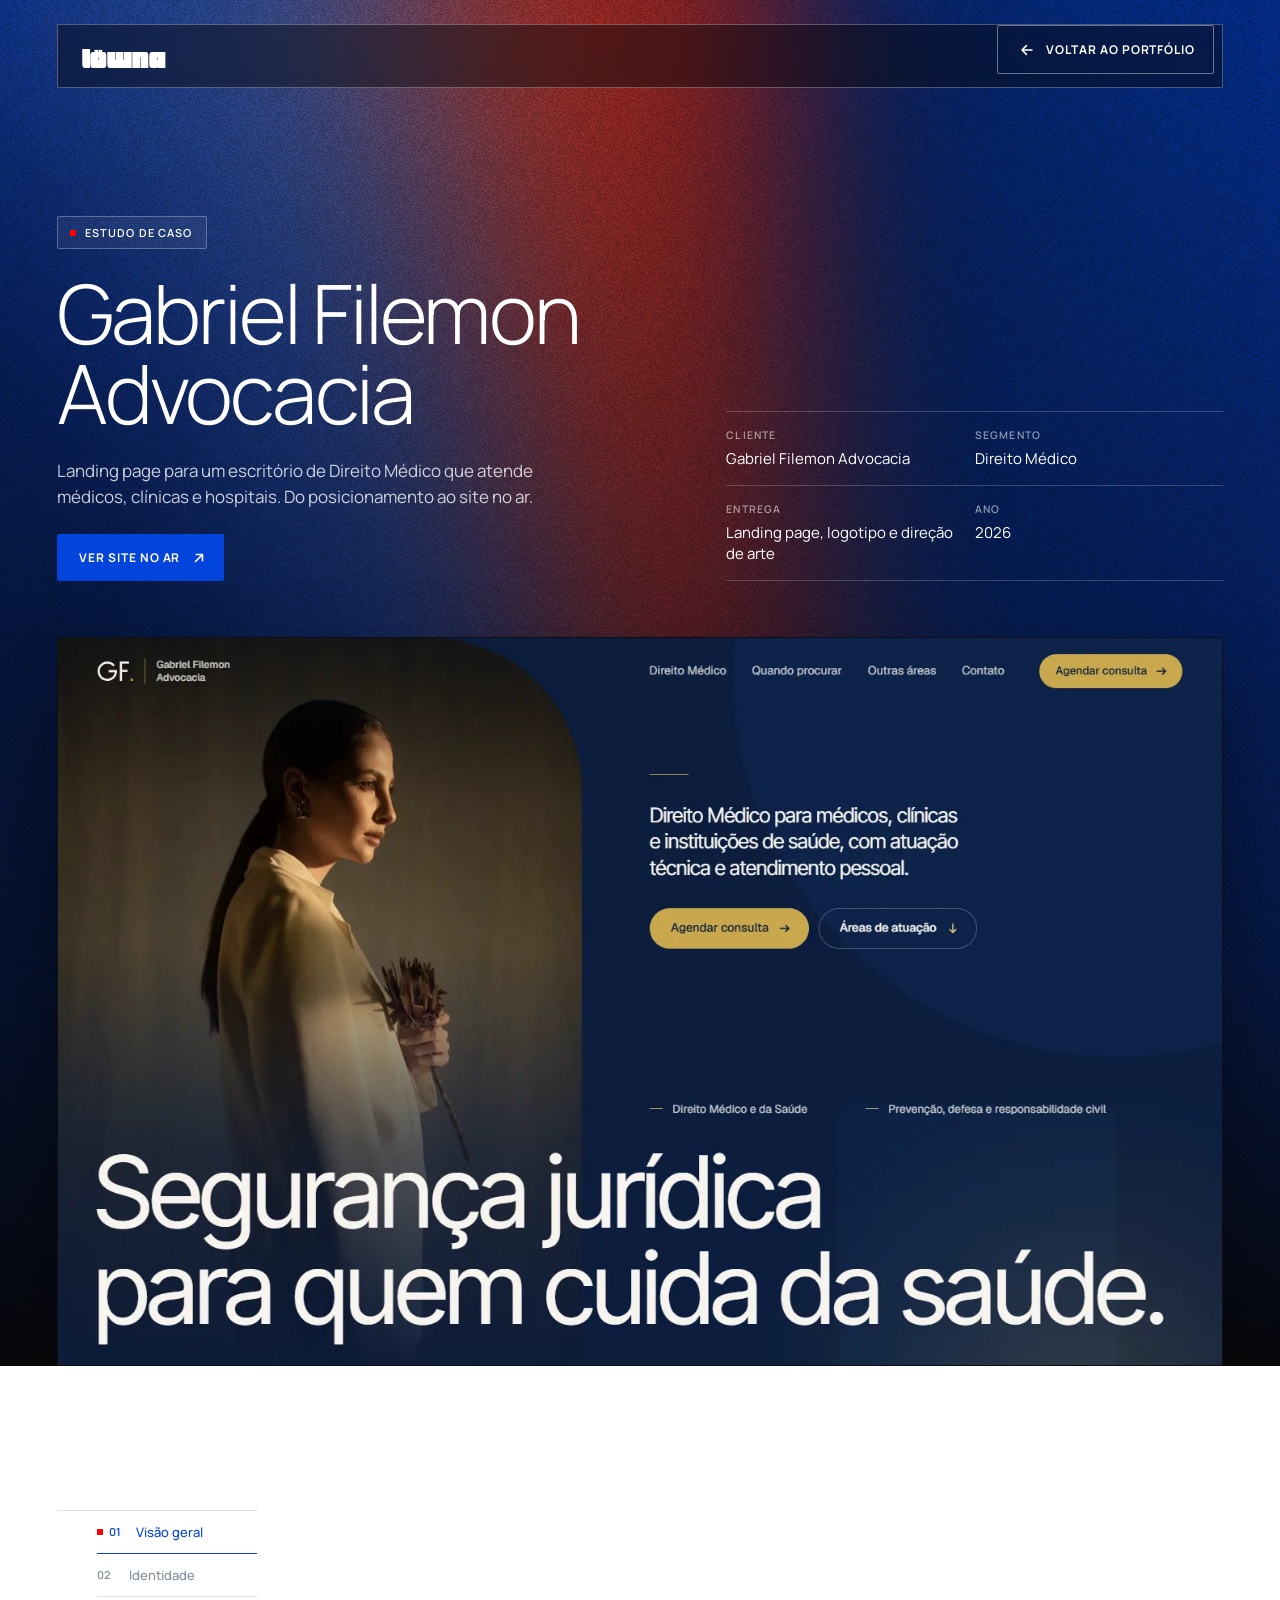
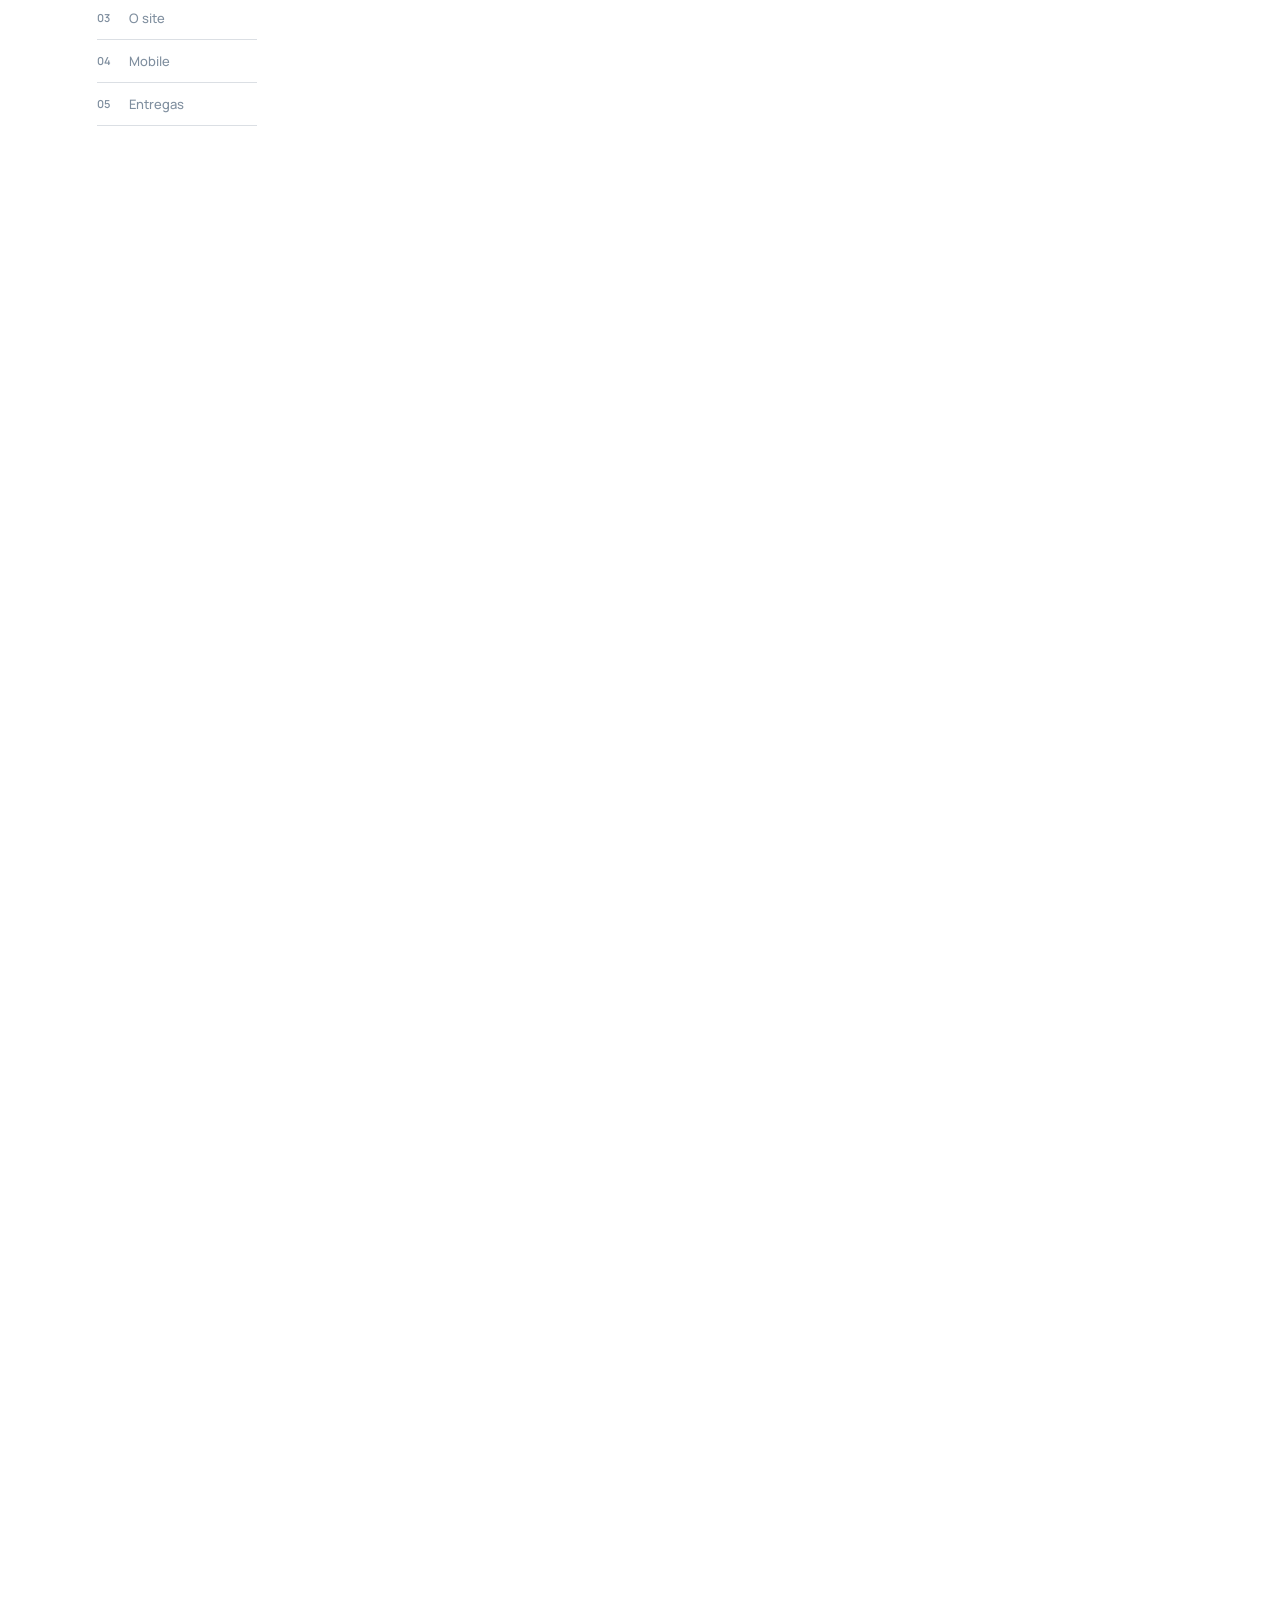
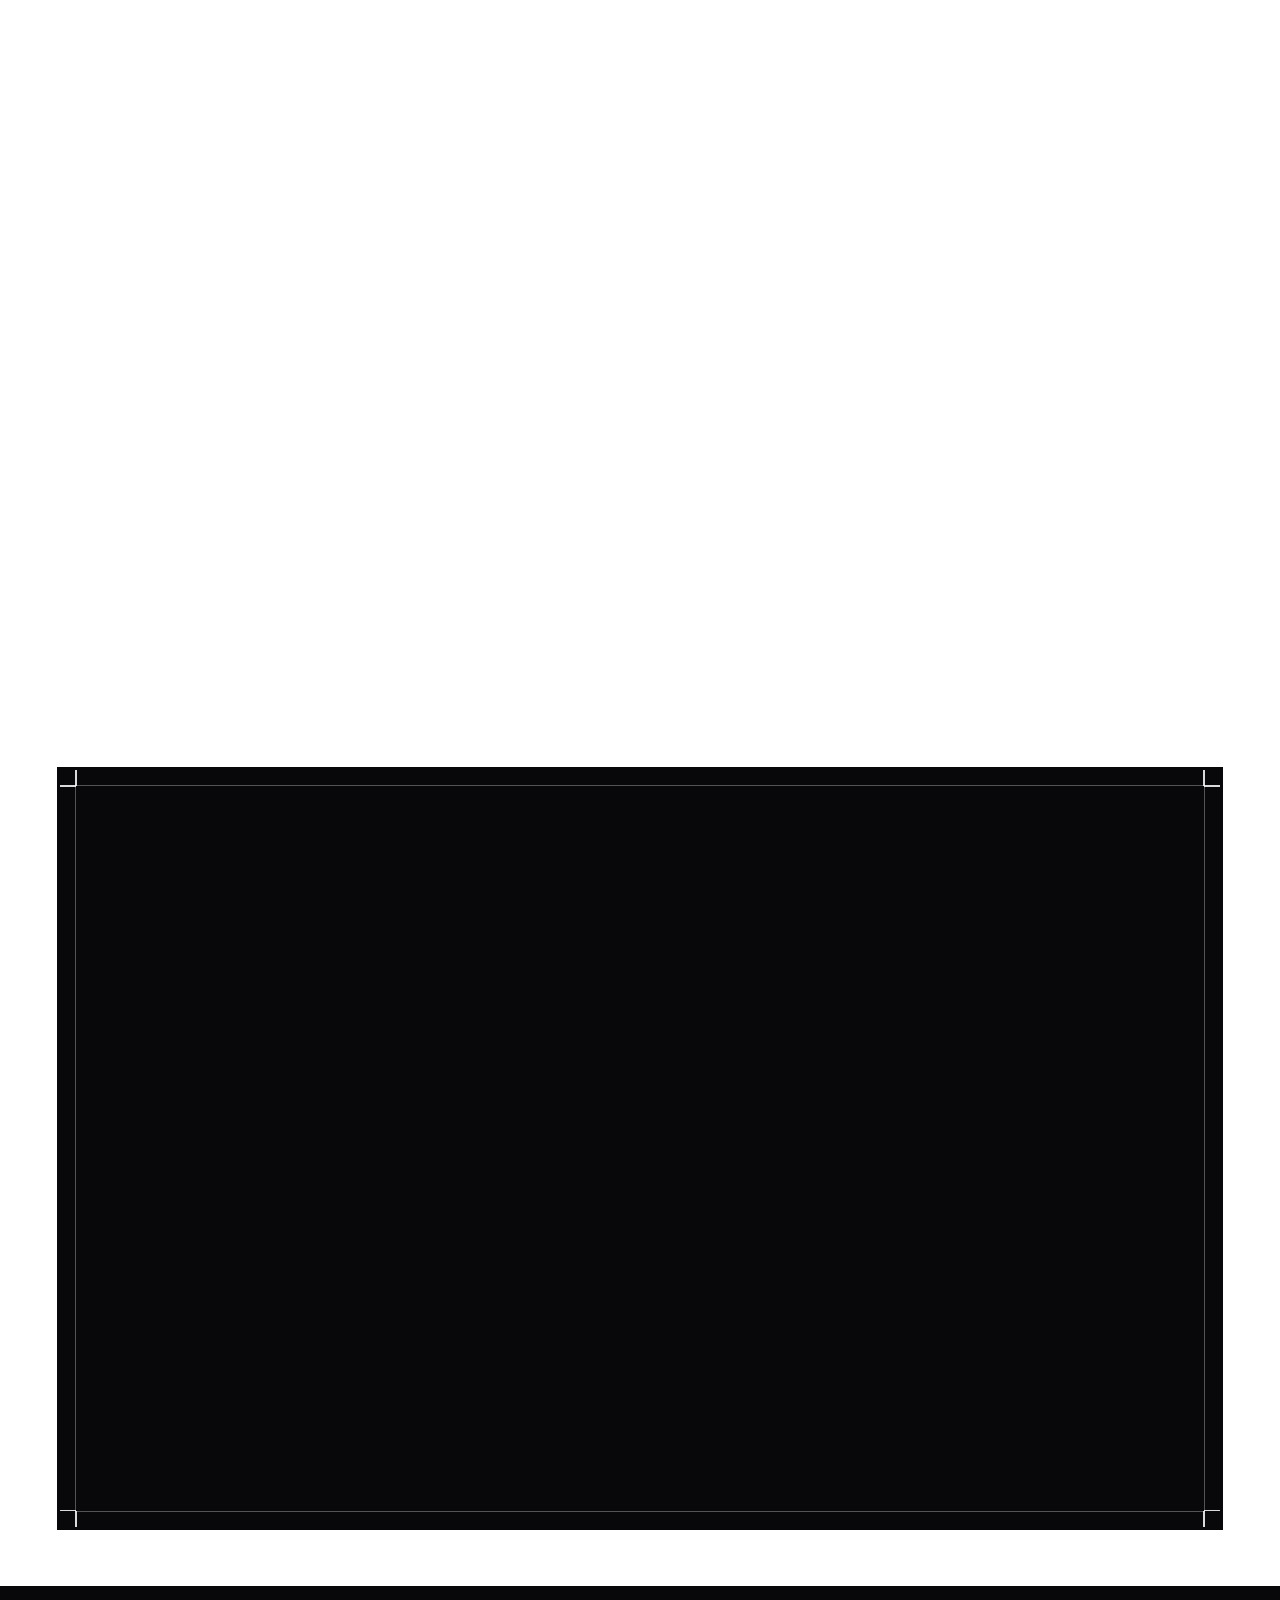
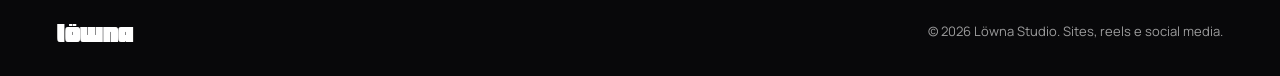
==== commit 85e82c70: "Estudo de caso: vídeos das animações, quadro de marca em mosaico, textos novos e sem barras de naveg" ====
--- a/projetos/gabriel-filemon/index.html
+++ b/projetos/gabriel-filemon/index.html
@@ -65,10 +65,7 @@
     </div>
 
     <div class="cs-cover" data-reveal style="--d:.1s">
-      <div class="browser">
-        <div class="browser__bar"><span class="browser__dots" aria-hidden="true"><i></i><i></i><i></i></span><span class="browser__url">previalowna-gabrielfilemonadv.vercel.app</span></div>
-        <img src="../../assets/cases/gabriel-filemon/d-hero.webp" alt="Hero do site: retrato em luz quente ao lado do título Segurança jurídica para quem cuida da saúde, com botões dourados de agendar consulta" width="1440" height="900" fetchpriority="high">
-      </div>
+      <video class="shot-vid cs-cover__vid" src="../../assets/cases/gabriel-filemon/video/gf-tour.mp4" poster="../../assets/cases/gabriel-filemon/d-hero.webp" muted loop playsinline autoplay preload="metadata" width="1280" height="800" aria-label="Site Gabriel Filemon Advocacia: entrada da hero e rolagem pelas seções"></video>
     </div>
   </header>
 
@@ -88,87 +85,116 @@
         <!-- 01 -->
         <section class="cs-block" id="visao-geral" aria-labelledby="t-visao">
           <span class="cs-block__label" data-reveal><b>01</b>VISÃO GERAL</span>
-          <h2 id="t-visao" data-reveal style="--d:.05s">Direito Médico em primeiro plano, sem esconder o resto.</h2>
-          <p data-reveal style="--d:.1s">O escritório atende principalmente médicos e instituições de saúde, mas também trabalha com cível, família, tributário e trabalhista. O site precisava deixar claro, logo no primeiro olhar, que a especialidade é Direito Médico, e ainda assim mostrar as outras áreas.</p>
-          <p data-reveal style="--d:.14s">A resposta foi uma página longa e calma, com a sobriedade de um escritório, que leva o médico do problema (riscos na documentação, notificações do CRM, processos) até o contato. As outras áreas aparecem no fim, como atuação complementar.</p>
+          <h2 id="t-visao" data-reveal style="--d:.05s">Advocacia para quem cuida da saúde.</h2>
+          <p data-reveal style="--d:.1s">Gabriel Filemon atende médicos, clínicas e hospitais, e também cuida de casos cíveis, de família, tributários e trabalhistas. O site precisava deixar claro em segundos que a especialidade é Direito Médico, sem esconder o resto, e passar a confiança que um médico espera antes de entregar um problema sério a alguém.</p>
+          <p data-reveal style="--d:.14s">Construímos uma página que fala a língua do consultório. Ela começa pelo risco que todo médico conhece, mostra como o escritório atua em cada frente e termina num contato simples, com o assunto já escolhido.</p>
+          <div class="cs-facts" data-reveal style="--d:.18s">
+            <div><b>07</b><span>seções, do risco ao contato</span></div>
+            <div><b>03</b><span>frentes de Direito Médico</span></div>
+            <div><b>06</b><span>situações que levam ao formulário</span></div>
+            <div><b>04</b><span>outras áreas, como atuação complementar</span></div>
+          </div>
         </section>
 
         <!-- 02 -->
         <section class="cs-block gf" id="identidade" aria-labelledby="t-identidade">
           <span class="cs-block__label" data-reveal><b>02</b>IDENTIDADE</span>
-          <h2 id="t-identidade" data-reveal style="--d:.05s">Sóbria como um escritório, quente como uma clínica.</h2>
-          <p data-reveal style="--d:.1s">O logotipo é um monograma GF geométrico: as duas letras desenhadas com o mesmo traço, como uma assinatura, e um ponto dourado que fecha a marca. A paleta alterna azul-marinho e papel, com o dourado aparecendo pouco. Inter Tight nos títulos, Geist nos textos e Geist Mono nos rótulos.</p>
+          <h2 id="t-identidade" data-reveal style="--d:.05s">Uma marca discreta, assinada em dourado.</h2>
+          <p data-reveal style="--d:.1s">O monograma junta G e F num único traço geométrico, como uma assinatura, e fecha com um ponto dourado. Azul-marinho e papel dão a sobriedade de um escritório. O dourado aparece pouco, só onde precisa chamar atenção.</p>
           <div class="cs-media" data-reveal>
-            <div class="brand-board">
-              <div class="brand-grid">
-                <div class="brand-card brand-card--logo">
-                  <span class="brand-card__label"><span>LOGOTIPO</span><span>MONOGRAMA + NOME</span></span>
-                  <div class="logo-stage"><img src="../../assets/cases/gabriel-filemon/gf-lockup-white.svg" alt="Logotipo Gabriel Filemon Advocacia: monograma GF com ponto dourado e o nome ao lado" width="470" height="104" loading="lazy"></div>
-                </div>
-                <div class="brand-card brand-card--icon">
-                  <span class="brand-card__label"><span>ÍCONE</span><span>FAVICON E AVATAR</span></span>
-                  <div class="logo-stage">
-                    <img src="../../assets/cases/gabriel-filemon/gf-icon.svg" alt="Ícone GF em fundo azul-marinho" width="104" height="104" loading="lazy">
-                    <img src="../../assets/cases/gabriel-filemon/gf-icon.svg" alt="" width="60" height="60" loading="lazy">
+            <div class="bb">
+              <div class="bb__head">
+                <img src="../../assets/cases/gabriel-filemon/gf-lockup-navy.svg" alt="Gabriel Filemon Advocacia" width="470" height="104" loading="lazy">
+                <p>Gabriel Filemon Advocacia atua em Direito Médico para médicos, clínicas e instituições de saúde, com atendimento pessoal do primeiro contato à conclusão do caso.</p>
+                <p>A identidade parte de um monograma geométrico: G e F no mesmo traço, fechados por um ponto dourado. Paleta e fontes foram escolhidas para soar técnicas e próximas ao mesmo tempo.</p>
+              </div>
+              <div class="bb__grid">
+                <div class="bt bt--word">
+                  <svg viewBox="-2 -2 186 104" role="img" aria-label="Monograma GF"><path d="M84.1 21.4A44.5 44.5 0 1 0 94.5 50H57M120 0V100M114.5 5.5H162M114.5 48H154" fill="none" stroke="#0B1C3B" stroke-width="11"/><rect x="170" y="89" width="11" height="11" rx="1.5" fill="#C9A84C"/></svg>
+                  <div>
+                    <div class="bt__spaced"><span>G</span><span>A</span><span>B</span><span>R</span><span>I</span><span>E</span><span>L</span><span>&nbsp;</span><span>F</span><span>I</span><span>L</span><span>E</span><span>M</span><span>O</span><span>N</span></div>
+                    <div class="bt__spaced">ADVOCACIA</div>
                   </div>
                 </div>
-                <div class="brand-card brand-card--colors">
-                  <span class="brand-card__label"><span>PALETA</span><span>06 CORES</span></span>
-                  <div class="swatches">
-                    <div class="swatch" style="background:#0B1C3B;color:#F7F4EE;outline:1px solid rgba(255,255,255,.14)"><b>Navy</b><span>#0B1C3B</span></div>
-                    <div class="swatch" style="background:#060A12;color:#F7F4EE;outline:1px solid rgba(255,255,255,.14)"><b>Profundo</b><span>#060A12</span></div>
-                    <div class="swatch" style="background:#F7F4EE;color:#0B1C3B"><b>Papel</b><span>#F7F4EE</span></div>
-                    <div class="swatch" style="background:#ECE6DA;color:#0B1C3B"><b>Areia</b><span>#ECE6DA</span></div>
-                    <div class="swatch" style="background:#C9A84C;color:#0B1C3B"><b>Dourado</b><span>#C9A84C</span></div>
-                    <div class="swatch" style="background:#8FABC7;color:#0B1C3B"><b>Aço</b><span>#8FABC7</span></div>
+                <div class="bt bt--colors">
+                  <div style="background:#0B1C3B;color:#F7F4EE">RGB 11 28 59<br>CMYK 81 53 0 77<br>#0B1C3B</div>
+                  <div style="background:#F7F4EE;color:#0B1C3B">RGB 247 244 238<br>CMYK 0 1 4 3<br>#F7F4EE</div>
+                  <div style="background:#C9A84C;color:#0B1C3B">RGB 201 168 76<br>CMYK 0 16 62 21<br>#C9A84C</div>
+                </div>
+                <div class="bt bt--icon">
+                  <svg viewBox="-2 -2 186 104" role="img" aria-label="Ícone GF"><path d="M84.1 21.4A44.5 44.5 0 1 0 94.5 50H57M120 0V100M114.5 5.5H162M114.5 48H154" fill="none" stroke="#F7F4EE" stroke-width="11"/><rect x="170" y="89" width="11" height="11" rx="1.5" fill="#C9A84C"/></svg>
+                </div>
+                <div class="bt bt--seal">
+                  <div class="bt__ring">
+                    <svg viewBox="-2 -2 186 104" aria-hidden="true"><path d="M84.1 21.4A44.5 44.5 0 1 0 94.5 50H57M120 0V100M114.5 5.5H162M114.5 48H154" fill="none" stroke="#F7F4EE" stroke-width="9"/><rect x="170" y="89" width="11" height="11" rx="1.5" fill="#C9A84C"/></svg>
+                    <span>DIREITO MÉDICO</span>
                   </div>
                 </div>
-                <div class="brand-card brand-card--type">
-                  <span class="brand-card__label"><span>TIPOGRAFIA</span><span>03 FAMÍLIAS</span></span>
-                  <div class="type-rows">
-                    <div><span class="type-name">INTER TIGHT / TÍTULOS</span><p class="type-sample type-sample--display">Segurança jurídica para quem cuida da saúde.</p></div>
-                    <div><span class="type-name">GEIST / TEXTOS</span><p class="type-sample type-sample--body">Estrutura jurídica do consultório e da clínica pensada para reduzir riscos antes que eles se tornem processos.</p></div>
-                    <div><span class="type-name">GEIST MONO / RÓTULOS</span><p class="type-sample type-sample--mono">01 // DIREITO MÉDICO</p></div>
-                  </div>
+                <div class="bt bt--type">
+                  <span class="aa" aria-hidden="true">Aa</span>
+                  <span class="meta"><b>Inter Tight</b>ABCDEFGHIJ<br>KLMNOPQRS<br>TUVWXYZ<br>0123456789</span>
+                </div>
+                <div class="bt bt--photo">
+                  <img src="../../assets/cases/gabriel-filemon/foto.jpg" alt="Retrato em luz quente usado na hero do site" width="800" height="1200" loading="lazy">
+                  <span>FOTOGRAFIA</span>
+                </div>
+                <div class="bt bt--body">
+                  <p>Geist para textos longos, com leitura confortável em qualquer tela.</p>
+                  <small>GEIST MONO / 01 // RÓTULOS</small>
                 </div>
               </div>
             </div>
-            <span class="cs-caption">Logotipo, ícone, paleta e tipografia do Gabriel Filemon Advocacia.</span>
           </div>
         </section>
 
         <!-- 03 -->
         <section class="cs-block" id="site" aria-labelledby="t-site">
           <span class="cs-block__label" data-reveal><b>03</b>O SITE</span>
-          <h2 id="t-site" data-reveal style="--d:.05s">Do risco ao contato, em uma única página.</h2>
-          <p data-reveal style="--d:.1s">Logo depois da hero, o site fala de risco: um painel de diagnóstico mostra como a exposição cai com acompanhamento. Em seguida vêm as três frentes de Direito Médico em abas, cada uma com um mockup de documento, a metodologia em quatro etapas e cinco diferenciais em cards que se abrem um de cada vez. Azul-marinho e papel se alternam para cada assunto ganhar o próprio respiro.</p>
+          <h2 id="t-site" data-reveal style="--d:.05s">Uma página que conduz do risco ao contato.</h2>
+          <p data-reveal style="--d:.1s">Cada seção responde a uma pergunta do médico, na ordem em que ela aparece: o que pode dar errado, o que o escritório faz, quando procurar ajuda, como funciona e por que confiar. Azul-marinho e papel se alternam para cada assunto ter o próprio respiro, e as animações existem só para guiar a leitura.</p>
           <div class="cs-media">
-            <div class="browser browser--light" data-reveal><div class="browser__bar"><span class="browser__dots" aria-hidden="true"><i></i><i></i><i></i></span><span class="browser__url">Prevenção</span></div><img src="../../assets/cases/gabriel-filemon/d-prevencao.webp" alt="Seção de prevenção com o título Muitos processos contra médicos começam na documentação e um painel de diagnóstico preventivo com gráfico de exposição a riscos" width="1440" height="900" loading="lazy"></div>
             <div class="cs-grid-2">
-              <div class="browser browser--light" data-reveal><div class="browser__bar"><span class="browser__dots" aria-hidden="true"><i></i><i></i><i></i></span><span class="browser__url">Direito Médico</span></div><img src="../../assets/cases/gabriel-filemon/d-atuacao.webp" alt="Seção Proteção jurídica do consultório ao tribunal, com abas de áreas e um checklist preventivo em mockup" width="1440" height="1158" loading="lazy"></div>
-              <div class="browser browser--light" data-reveal style="--d:.08s"><div class="browser__bar"><span class="browser__dots" aria-hidden="true"><i></i><i></i><i></i></span><span class="browser__url">Diferenciais</span></div><img src="../../assets/cases/gabriel-filemon/d-diferenciais.webp" alt="Seção Advocacia próxima e especializada, com cinco cards de diferenciais lado a lado" width="1440" height="1149" loading="lazy"></div>
+              <figure class="cs-figure" data-reveal>
+                <video class="shot-vid" src="../../assets/cases/gabriel-filemon/video/gf-abas.mp4" poster="../../assets/cases/gabriel-filemon/video/gf-abas.jpg" muted loop playsinline preload="none" data-autoplay width="1280" height="800" aria-label="Abas de Direito Médico trocando de conteúdo"></video>
+                <figcaption class="cs-caption">Direito Médico em três abas. Cada uma monta na tela um documento diferente.</figcaption>
+              </figure>
+              <figure class="cs-figure" data-reveal style="--d:.08s">
+                <video class="shot-vid" src="../../assets/cases/gabriel-filemon/video/gf-diferenciais.mp4" poster="../../assets/cases/gabriel-filemon/video/gf-diferenciais.jpg" muted loop playsinline preload="none" data-autoplay width="1280" height="800" aria-label="Cards de diferenciais se abrindo um de cada vez"></video>
+                <figcaption class="cs-caption">Cinco diferenciais em cards que se abrem um de cada vez.</figcaption>
+              </figure>
             </div>
             <div class="cs-grid-2">
-              <div class="browser browser--light" data-reveal><div class="browser__bar"><span class="browser__dots" aria-hidden="true"><i></i><i></i><i></i></span><span class="browser__url">Posicionamento</span></div><img src="../../assets/cases/gabriel-filemon/d-clareza.webp" alt="Painel com o texto Advocacia que entende a rotina médica sobre fotografia desfocada" width="1440" height="828" loading="lazy"></div>
-              <div class="browser browser--light" data-reveal style="--d:.08s"><div class="browser__bar"><span class="browser__dots" aria-hidden="true"><i></i><i></i><i></i></span><span class="browser__url">Metodologia</span></div><img src="../../assets/cases/gabriel-filemon/d-metodologia.webp" alt="Seção Técnica jurídica com olhar clínico, com quatro etapas da metodologia em cards" width="1440" height="919" loading="lazy"></div>
-            </div>
-            <div class="browser browser--light" data-reveal><div class="browser__bar"><span class="browser__dots" aria-hidden="true"><i></i><i></i><i></i></span><span class="browser__url">Outras áreas</span></div><img src="../../assets/cases/gabriel-filemon/d-outras.webp" alt="Seção Atuação complementar, além da saúde, com quatro áreas ilustradas em traço fino" width="1440" height="1065" loading="lazy"></div>
-            <span class="cs-caption">Prevenção, Direito Médico, diferenciais, posicionamento, metodologia e outras áreas, na versão desktop.</span>
+              <figure class="cs-figure" data-reveal>
+                <img class="shot-img" src="../../assets/cases/gabriel-filemon/d-prevencao.webp" alt="Seção de prevenção com o título Muitos processos contra médicos começam na documentação e um painel de diagnóstico preventivo" width="1440" height="900" loading="lazy">
+                <figcaption class="cs-caption">A primeira dobra depois da hero fala de risco, com um painel de diagnóstico.</figcaption>
+              </figure>
+              <figure class="cs-figure" data-reveal style="--d:.08s">
+                <img class="shot-img" src="../../assets/cases/gabriel-filemon/d-metodologia.webp" alt="Seção Técnica jurídica com olhar clínico, com quatro etapas da metodologia em cards" width="1440" height="919" loading="lazy">
+                <figcaption class="cs-caption">A metodologia em quatro etapas, do diagnóstico à primeira conversa.</figcaption>
+              </figure>
+            </div>
+            <figure class="cs-figure" data-reveal>
+              <img class="shot-img" src="../../assets/cases/gabriel-filemon/d-outras.webp" alt="Seção Atuação complementar, além da saúde, com quatro áreas ilustradas em traço fino" width="1440" height="1065" loading="lazy">
+              <figcaption class="cs-caption">As outras áreas aparecem no fim, com ilustrações em traço fino, como atuação complementar.</figcaption>
+            </figure>
           </div>
         </section>
 
         <!-- 04 -->
         <section class="cs-block" id="mobile" aria-labelledby="t-mobile">
           <span class="cs-block__label" data-reveal><b>04</b>MOBILE</span>
-          <h2 id="t-mobile" data-reveal style="--d:.05s">Feito para o intervalo entre um atendimento e outro.</h2>
-          <p data-reveal style="--d:.1s">No celular, título, chamada e botão aparecem sem rolar. As seções de cards viram carrosséis de deslizar, um card por vez, e cada situação leva direto ao formulário com o assunto já escolhido.</p>
+          <h2 id="t-mobile" data-reveal style="--d:.05s">Feito para ser aberto entre um atendimento e outro.</h2>
+          <p data-reveal style="--d:.1s">A maioria dos médicos vai ver o site no celular, no intervalo da agenda. Por isso a versão mobile foi desenhada junto com a de desktop, e não adaptada depois.</p>
           <div class="cs-media" data-reveal>
-            <div class="phones">
-              <figure><div class="phone"><img src="../../assets/cases/gabriel-filemon/m-hero.webp" alt="Hero no celular com o título e o botão Agendar consulta" width="780" height="1688" loading="lazy"></div><figcaption>Hero</figcaption></figure>
-              <figure><div class="phone"><img src="../../assets/cases/gabriel-filemon/m-prevencao.webp" alt="Seção de prevenção no celular" width="780" height="1688" loading="lazy"></div><figcaption>Prevenção</figcaption></figure>
-              <figure><div class="phone"><img src="../../assets/cases/gabriel-filemon/m-atuacao.webp" alt="Abas de Direito Médico no celular" width="780" height="1688" loading="lazy"></div><figcaption>Direito Médico</figcaption></figure>
-              <figure><div class="phone"><img src="../../assets/cases/gabriel-filemon/m-situacoes.webp" alt="Carrossel de situações no celular, com o card Notificação do CRM" width="780" height="1688" loading="lazy"></div><figcaption>Quando procurar</figcaption></figure>
-              <figure><div class="phone"><img src="../../assets/cases/gabriel-filemon/m-diferenciais.webp" alt="Carrossel de diferenciais no celular" width="780" height="1688" loading="lazy"></div><figcaption>Diferenciais</figcaption></figure>
+            <div class="mob">
+              <div class="phone">
+                <video src="../../assets/cases/gabriel-filemon/video/gf-mobile.mp4" poster="../../assets/cases/gabriel-filemon/video/gf-mobile.jpg" muted loop playsinline preload="none" data-autoplay width="780" height="1688" aria-label="Site no celular: hero, abas e carrosséis de situações e diferenciais"></video>
+              </div>
+              <ol class="mob__list">
+                <li><span class="n">01</span><b>Hero que cabe na tela</b><p>Título, chamada e botão aparecem sem precisar rolar.</p></li>
+                <li><span class="n">02</span><b>Carrosséis de deslizar</b><p>Situações e diferenciais passam um card por vez, com um indicador de posição em dourado.</p></li>
+                <li><span class="n">03</span><b>Contato em um toque</b><p>Cada situação leva ao formulário com o assunto já preenchido.</p></li>
+              </ol>
             </div>
           </div>
         </section>
--- a/css/case.css
+++ b/css/case.css
@@ -42,7 +42,7 @@
 .browser__url { flex: 1; max-width: 360px; margin: 0 auto; padding: 4px 12px; border-radius: 2px; background: rgba(255, 255, 255, .07); font-size: 11px; letter-spacing: .2px; color: rgba(255, 255, 255, .6); text-align: center; overflow: hidden; text-overflow: ellipsis; white-space: nowrap; }
 .browser img { display: block; width: 100%; height: auto; }
 .cs-cover { position: relative; margin: 0 auto; max-width: 1240px; }
-.cs-cover .browser { border-bottom: 0; }
+.cs-cover__vid { border: 1px solid rgba(255, 255, 255, .16); border-bottom: 0; box-shadow: 0 40px 80px rgba(0, 0, 0, .35); }
 
 /* ---------- índice + coluna de leitura ---------- */
 .cs-layout {
@@ -92,40 +92,68 @@
 .cs-specs b { font-weight: 600; font-size: 15px; }
 .cs-specs p { font-size: 14px; line-height: 1.55; color: rgba(1, 32, 63, .65); }
 
-/* ---------- branding (nas cores do cliente) ---------- */
+/* ---------- fatos rápidos ---------- */
+.cs-facts { display: grid; grid-template-columns: repeat(4, minmax(0, 1fr)); margin-top: 18px; border-top: 1px solid rgba(1, 32, 63, .14); }
+.cs-facts div { display: flex; flex-direction: column; gap: 6px; padding: 22px 18px 0 0; }
+.cs-facts div + div { padding-left: 18px; border-left: 1px solid rgba(1, 32, 63, .14); }
+.cs-facts b { font-weight: 200; font-size: clamp(44px, 4.6vw, 68px); line-height: 1; letter-spacing: -.04em; color: var(--space-blue); }
+.cs-facts span { font-size: 13px; line-height: 1.45; color: rgba(1, 32, 63, .62); }
+
+/* ---------- mídia (telas e vídeos, sem moldura de navegador) ---------- */
+.shot-img, .shot-vid { display: block; width: 100%; height: auto; background: #0d0d12; border: 1px solid rgba(1, 32, 63, .12); }
+.shot-vid { aspect-ratio: 16 / 10; object-fit: cover; }
+.cs-figure { display: flex; flex-direction: column; gap: 12px; margin: 0; min-width: 0; }
+
+/* ---------- quadro de marca (mosaico, nas cores do cliente) ---------- */
 .gf { --gf-navy: #0B1C3B; --gf-deep: #060A12; --gf-paper: #F7F4EE; --gf-sand: #ECE6DA; --gf-gold: #C9A84C; --gf-steel: #8FABC7; }
-.brand-board { padding: clamp(18px, 2.4vw, 28px); background: var(--ink); color: var(--shuttle-white); }
-.brand-grid { display: grid; grid-template-columns: repeat(12, minmax(0, 1fr)); gap: 14px; }
-.brand-card { position: relative; display: flex; flex-direction: column; gap: 18px; padding: 24px; border: 1px solid rgba(255, 255, 255, .14); background: #0f0f15; }
-.brand-card__label { display: flex; justify-content: space-between; gap: 12px; font-weight: 600; font-size: 10.5px; letter-spacing: 1.2px; opacity: .6; }
-.brand-card--logo { grid-column: span 7; min-height: 300px; background: var(--gf-navy); border-color: transparent; }
-.brand-card--logo .logo-stage { flex: 1; display: grid; place-items: center; }
-.brand-card--logo img { width: min(82%, 400px); height: auto; }
-.brand-card--icon { grid-column: span 5; background: var(--gf-paper); color: var(--gf-navy); border-color: transparent; }
-.brand-card--icon .logo-stage { flex: 1; display: flex; align-items: center; justify-content: center; gap: 24px; }
-.brand-card--icon img { width: 104px; height: 104px; }
-.brand-card--icon img + img { width: 60px; height: 60px; }
-.brand-card p { font-size: 14px; line-height: 1.55; opacity: .7; }
-.brand-card--colors, .brand-card--type { grid-column: span 12; }
-.swatches { display: grid; grid-template-columns: repeat(6, minmax(0, 1fr)); gap: 10px; }
-.swatch { display: flex; flex-direction: column; justify-content: space-between; min-height: 130px; padding: 12px; font-size: 12px; }
-.swatch b { font-weight: 600; font-size: 14px; }
-.swatch span { opacity: .75; letter-spacing: .3px; }
-.type-rows { display: grid; grid-template-columns: repeat(3, minmax(0, 1fr)); border-top: 1px solid rgba(255, 255, 255, .14); }
-.type-rows > div { display: flex; flex-direction: column; gap: 14px; padding: 22px 22px 4px 0; }
-.type-rows > div + div { padding-left: 22px; border-left: 1px solid rgba(255, 255, 255, .14); }
-.type-name { font-size: 11px; font-weight: 600; letter-spacing: 1px; opacity: .6; }
-.brand-card .type-sample { line-height: 1.05; opacity: 1; }
-.brand-card .type-sample--display { font-family: 'Inter Tight', var(--font-body); font-weight: 400; font-size: clamp(26px, 2.4vw, 36px); letter-spacing: -.045em; }
-.brand-card .type-sample--body { font-family: 'Geist', var(--font-body); font-size: 16px; line-height: 1.5; opacity: .85; }
-.brand-card .type-sample--mono { font-family: 'Geist Mono', ui-monospace, monospace; font-size: 13px; letter-spacing: .12em; color: var(--gf-gold); }
-
-/* ---------- celulares ---------- */
-.phones { display: grid; grid-template-columns: repeat(5, minmax(0, 1fr)); gap: 14px; padding: clamp(20px, 3vw, 36px); background: var(--ink); }
-.phone { padding: 6px; border-radius: 26px; background: #16161c; border: 1px solid rgba(255, 255, 255, .14); }
-.phone img { display: block; width: 100%; height: auto; border-radius: 20px; }
-.phones figcaption { margin-top: 10px; font-size: 11px; letter-spacing: .3px; text-align: center; color: rgba(255, 255, 255, .55); }
-
+.bb { display: flex; flex-direction: column; gap: 22px; padding: clamp(18px, 2.6vw, 34px); background: #fff; border: 1px solid rgba(1, 32, 63, .1); }
+.bb__head { display: grid; grid-template-columns: 1.1fr 1fr 1fr; gap: 28px; align-items: start; }
+.bb__head img { width: 190px; height: auto; }
+.bb__head p { font-size: 12.5px; line-height: 1.6; color: rgba(11, 28, 59, .78); }
+.bb__grid {
+  display: grid;
+  grid-template-columns: repeat(12, minmax(0, 1fr));
+  grid-template-rows: 250px 250px 220px 190px;
+  grid-template-areas:
+    "a a a a a a a a b b b b"
+    "a a a a a a a a c c c c"
+    "d d d d e e e e f f f f"
+    "d d d d g g g g f f f f";
+  gap: 12px;
+}
+.bt { position: relative; overflow: hidden; border-radius: 18px; }
+.bt--word { grid-area: a; display: flex; flex-direction: column; justify-content: space-between; padding: clamp(28px, 4vw, 56px); background: var(--gf-paper); color: var(--gf-navy); }
+.bt--word svg { width: clamp(150px, 26%, 230px); height: auto; }
+.bt__spaced { display: flex; justify-content: space-between; font-family: 'Geist', var(--font-body); font-weight: 500; font-size: clamp(18px, 2.4vw, 34px); letter-spacing: .02em; }
+.bt__spaced + .bt__spaced { margin-top: 6px; font-size: clamp(11px, 1vw, 13px); letter-spacing: .5em; opacity: .55; justify-content: flex-start; }
+.bt--colors { grid-area: b; display: flex; flex-direction: column; }
+.bt--colors div { flex: 1; display: flex; flex-direction: column; justify-content: center; gap: 2px; padding: 0 22px; font-family: 'Geist Mono', ui-monospace, monospace; font-size: 10.5px; letter-spacing: .04em; line-height: 1.5; }
+.bt--icon { grid-area: c; display: grid; place-items: center; background: var(--gf-navy); }
+.bt--icon svg { width: 46%; max-width: 170px; height: auto; }
+.bt--seal { grid-area: d; display: grid; place-items: center; background: var(--gf-deep); color: var(--gf-paper); }
+.bt__ring { position: relative; display: grid; place-items: center; width: min(68%, 230px); aspect-ratio: 3 / 4; border: 1.5px solid var(--gf-gold); border-radius: 50%; }
+.bt__ring svg { width: 46%; height: auto; }
+.bt__ring span { position: absolute; bottom: 16%; font-family: 'Geist Mono', ui-monospace, monospace; font-size: 9.5px; letter-spacing: .3em; color: var(--gf-gold); }
+.bt--type { grid-area: e; background: var(--gf-gold); color: var(--gf-navy); }
+.bt--type .aa { position: absolute; left: 14px; bottom: -14px; font-family: 'Inter Tight', var(--font-body); font-size: clamp(110px, 11vw, 170px); line-height: 1; letter-spacing: -.06em; color: var(--gf-paper); }
+.bt--type .meta { position: absolute; top: 16px; right: 18px; display: flex; flex-direction: column; align-items: flex-end; gap: 4px; text-align: right; font-family: 'Geist', var(--font-body); font-size: 10.5px; line-height: 1.4; letter-spacing: .06em; }
+.bt--type .meta b { font-family: 'Inter Tight', var(--font-body); font-weight: 500; font-size: 22px; letter-spacing: -.02em; }
+.bt--photo { grid-area: f; background: var(--gf-navy); }
+.bt--photo img { width: 100%; height: 100%; object-fit: cover; object-position: 50% 20%; }
+.bt--photo span { position: absolute; left: 18px; bottom: 16px; font-family: 'Geist Mono', ui-monospace, monospace; font-size: 10px; letter-spacing: .2em; color: var(--gf-paper); }
+.bt--body { grid-area: g; display: flex; flex-direction: column; justify-content: space-between; padding: 20px 22px; background: var(--gf-sand); color: var(--gf-navy); }
+.bt--body p { font-family: 'Geist', var(--font-body); font-size: 15px; line-height: 1.45; }
+.bt--body small { font-family: 'Geist Mono', ui-monospace, monospace; font-size: 10.5px; letter-spacing: .14em; color: #866618; }
+
+/* ---------- mobile do cliente: vídeo num celular + decisões ---------- */
+.mob { display: grid; grid-template-columns: minmax(0, 300px) minmax(0, 1fr); gap: clamp(32px, 6vw, 80px); align-items: center; padding: clamp(28px, 4vw, 56px); background: var(--ink); color: var(--shuttle-white); }
+.phone { padding: 8px; border-radius: 34px; background: #16161c; border: 1px solid rgba(255, 255, 255, .16); }
+.phone video, .phone img { display: block; width: 100%; height: auto; aspect-ratio: 390 / 844; object-fit: cover; border-radius: 27px; background: #0b1c3b; }
+.mob__list { list-style: none; display: flex; flex-direction: column; border-top: 1px solid rgba(255, 255, 255, .16); }
+.mob__list li { display: grid; grid-template-columns: 34px minmax(0, 1fr); gap: 4px 12px; padding: 20px 0; border-bottom: 1px solid rgba(255, 255, 255, .16); }
+.mob__list .n { grid-row: span 2; font-size: 11px; font-weight: 600; color: #6f9bff; padding-top: 4px; }
+.mob__list b { font-weight: 600; font-size: 16px; }
+.mob__list p { font-size: 14px; line-height: 1.55; opacity: .7; }
 /* ---------- chamada final ---------- */
 .cs-cta {
   position: relative;
@@ -153,34 +181,31 @@
 .cs-foot .nav__logo { color: var(--shuttle-white); font-size: 24px; }
 
 @media (max-width: 1024px) {
-  .cs-layout { grid-template-columns: minmax(0, 1fr); gap: 0; padding-top: 0; }
-  .cs-toc { min-width: 0; }
-  /* no tablet/celular o índice vira uma faixa fixa de abas que rola para o lado */
-  .cs-toc { top: 0; z-index: 10; margin: 0 calc(var(--pad-x) * -1) 56px; padding: 0 var(--pad-x); background: rgba(255, 255, 255, .92); -webkit-backdrop-filter: blur(12px); backdrop-filter: blur(12px); border-bottom: 1px solid rgba(1, 32, 63, .12); }
-  .cs-toc ol { flex-direction: row; gap: 22px; overflow-x: auto; border-top: 0; scrollbar-width: none; }
-  .cs-toc ol::-webkit-scrollbar { display: none; }
-  .cs-toc a { padding: 16px 0; border-bottom: 0; white-space: nowrap; }
-  .cs-block { scroll-margin-top: 80px; }
-  .brand-card--logo, .brand-card--icon { grid-column: span 12; }
-  .swatches { grid-template-columns: repeat(3, minmax(0, 1fr)); }
-  .phones { display: flex; gap: 14px; overflow-x: auto; scroll-snap-type: x mandatory; scrollbar-width: none; }
-  .phones::-webkit-scrollbar { display: none; }
-  .phones figure { flex: 0 0 min(56vw, 240px); scroll-snap-align: center; }
+  /* no tablet/celular o índice sai: a leitura segue direto, sem faixa por cima do conteúdo */
+  .cs-layout { grid-template-columns: minmax(0, 1fr); gap: 0; }
+  .cs-toc { display: none; }
+  .bb__head { grid-template-columns: 1fr 1fr; }
+  .bb__head img { grid-column: 1 / -1; }
+  .bb__grid { grid-template-columns: repeat(2, minmax(0, 1fr)); grid-template-rows: 300px 220px 220px 280px 200px; grid-template-areas: "a a" "b c" "d e" "d g" "f f"; }
+  .cs-facts { grid-template-columns: repeat(2, minmax(0, 1fr)); row-gap: 24px; }
+  .cs-facts div:nth-child(3) { padding-left: 0; border-left: 0; }
 }
 @media (max-width: 860px) {
   .cs-bar { padding-left: 18px; }
   .cs-intro { grid-template-columns: 1fr; gap: 36px; padding-top: 56px; }
   .cs-grid-2, .cs-specs { grid-template-columns: 1fr; }
-  .type-rows { grid-template-columns: 1fr; }
-  .type-rows > div + div { padding-left: 0; border-left: 0; border-top: 1px solid rgba(255, 255, 255, .14); }
+  .mob { grid-template-columns: 1fr; justify-items: center; }
+  .mob .phone { width: min(78%, 300px); }
+  .mob__list { width: 100%; }
   .cs-actions .btn { align-self: stretch; justify-content: center; flex: 1 1 100%; }
   .cs-cta { margin: 0 0 0; }
   .cs-cta__frame { inset: 12px; }
   .cs-foot { flex-direction: column; text-align: center; }
 }
 @media (max-width: 600px) {
-  .swatches { grid-template-columns: repeat(2, minmax(0, 1fr)); }
-  .browser__bar { height: 28px; }
-  .browser__url { font-size: 10px; }
+  .bb__head { grid-template-columns: 1fr; }
+  .bb__grid { grid-template-columns: minmax(0, 1fr); grid-template-rows: 240px 210px 190px 260px 200px 170px 300px; grid-template-areas: "a" "b" "c" "d" "e" "g" "f"; }
+  .bt--word { padding: 24px; }
   .cs-block > p { font-size: 16px; }
-}
+  .cs-facts b { font-size: 44px; }
+}
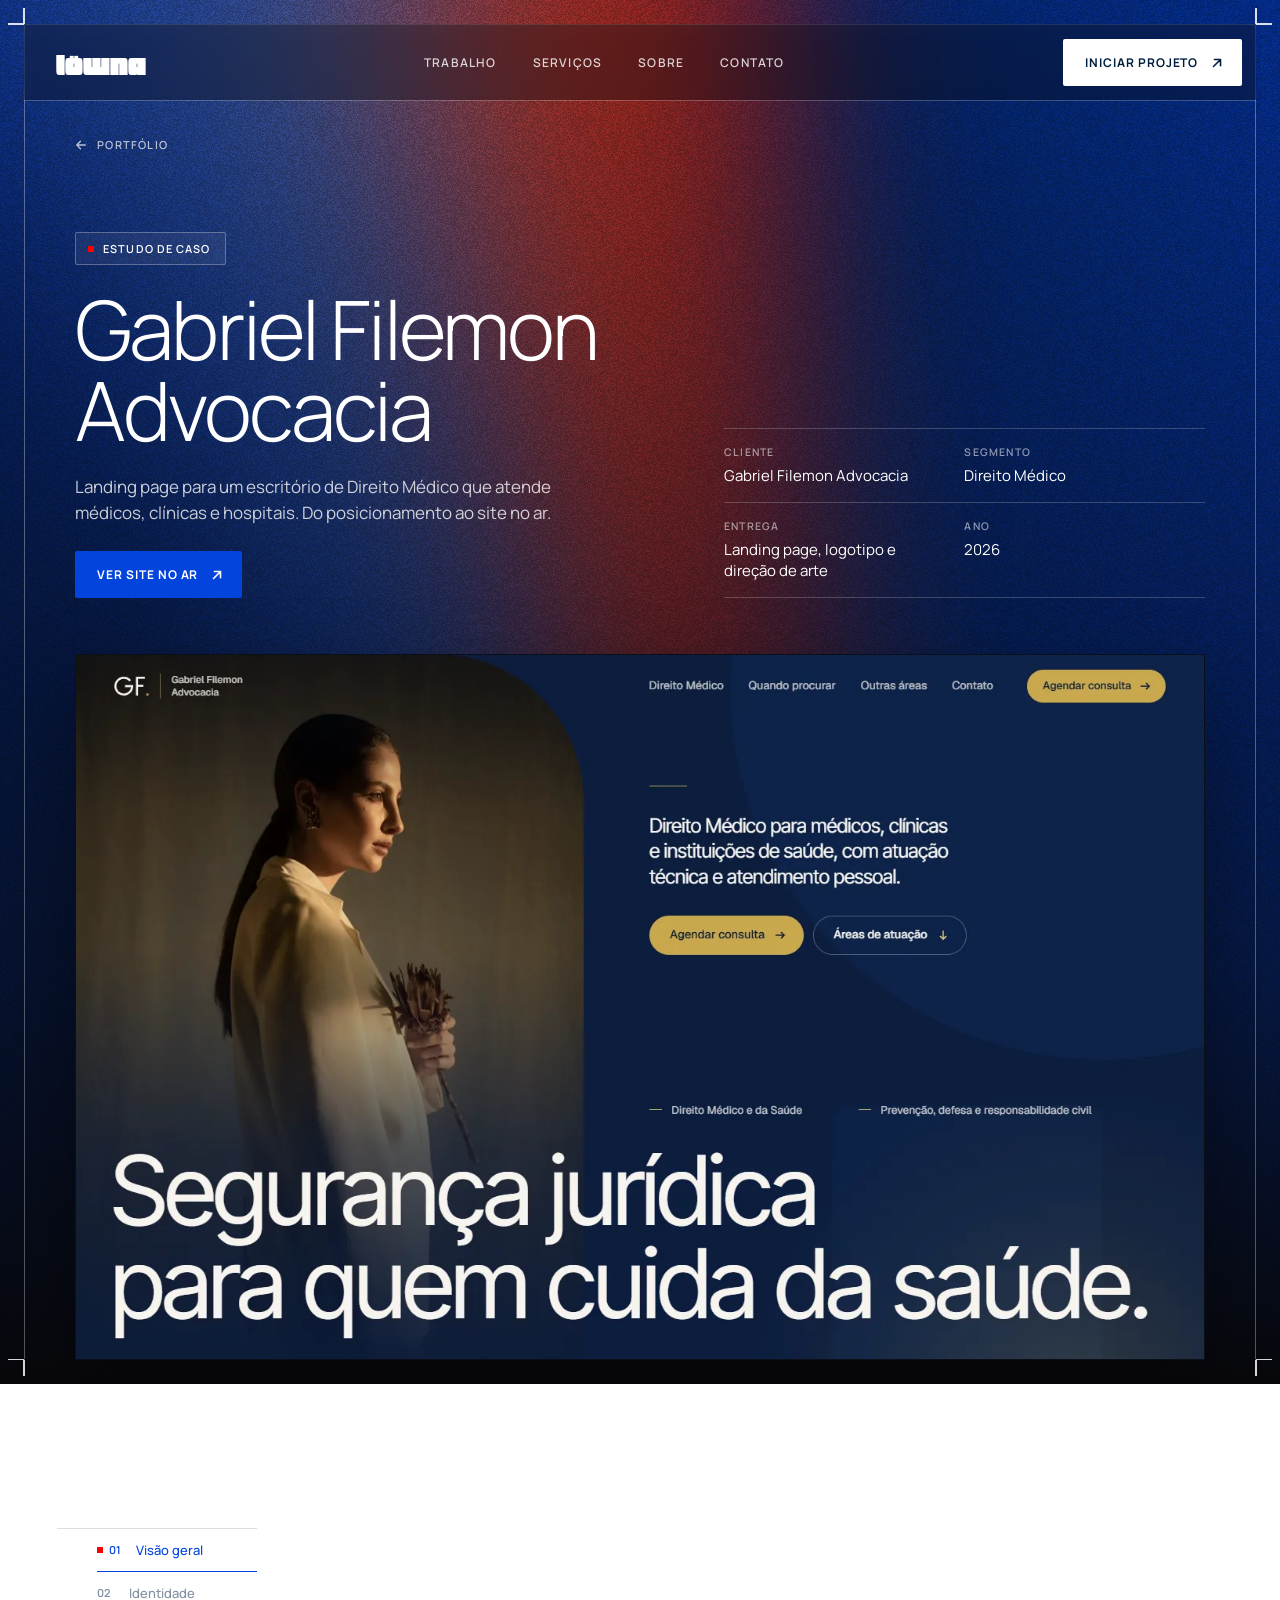
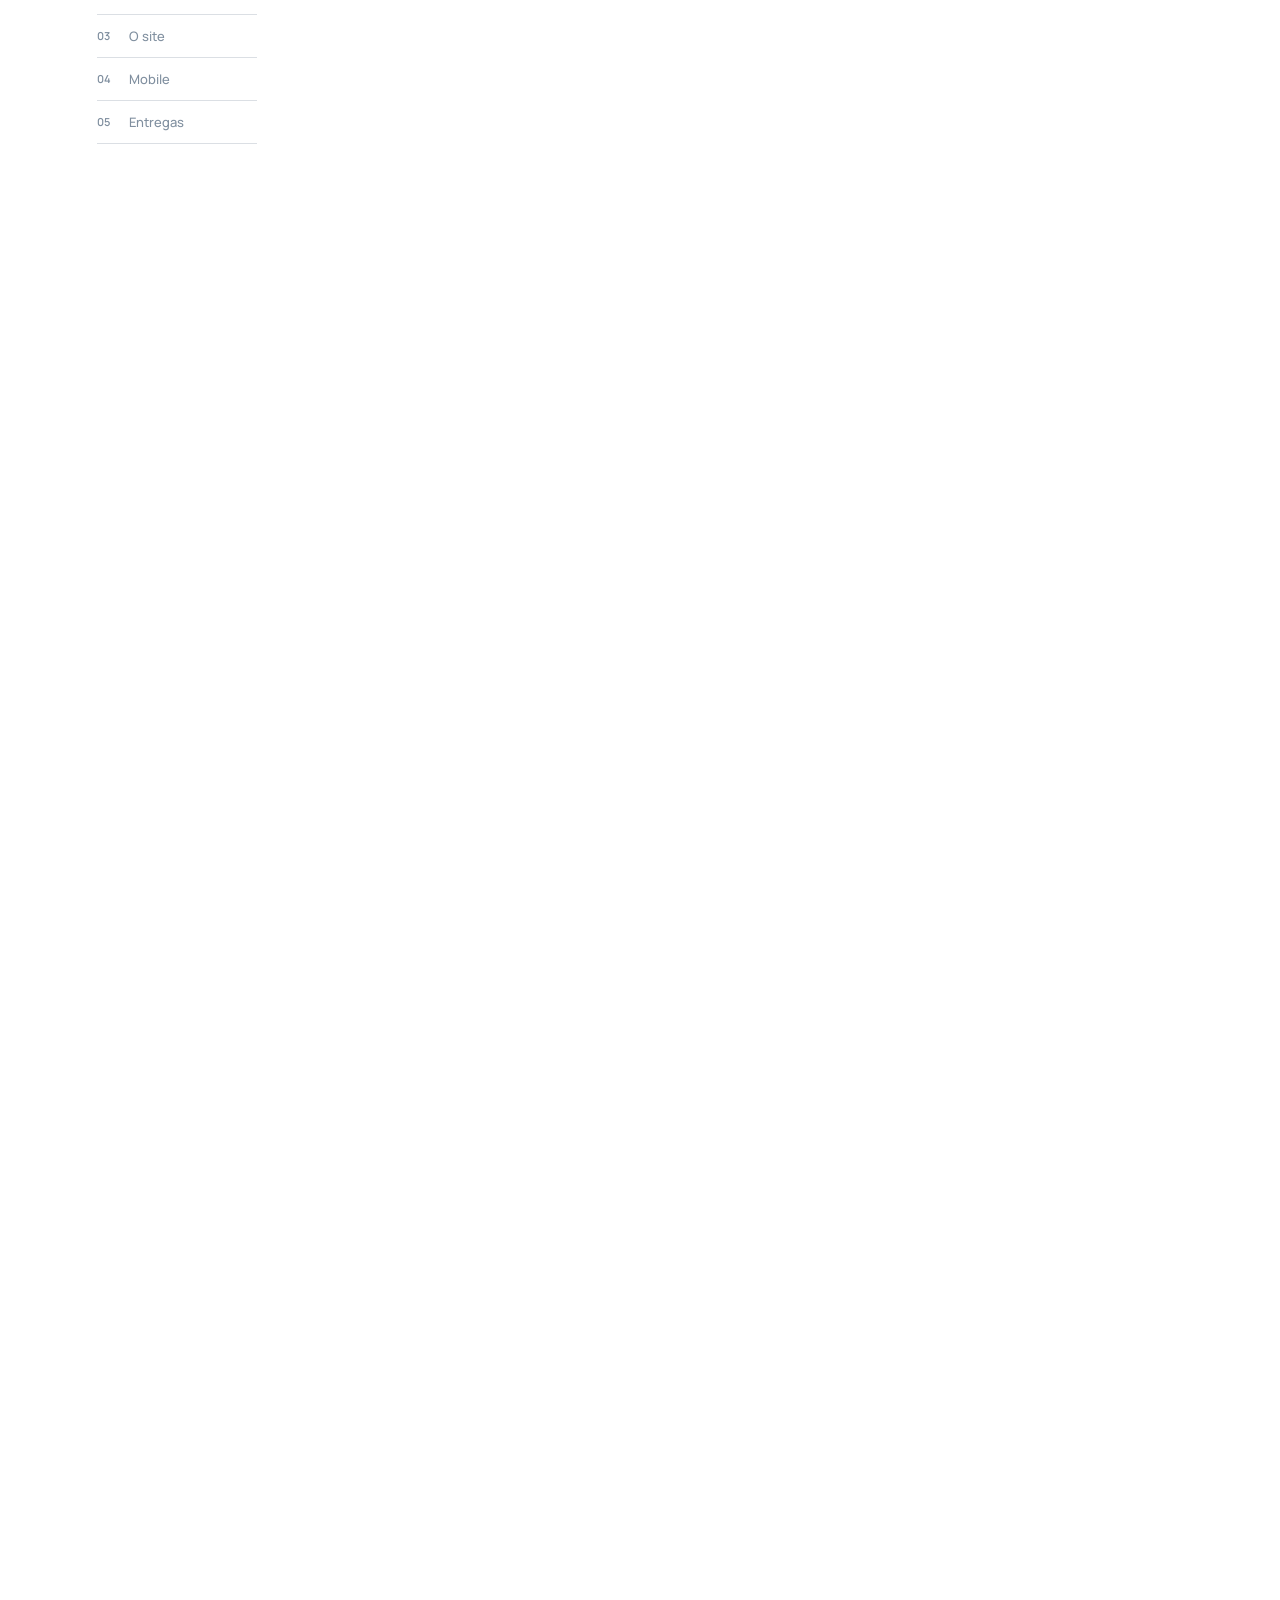
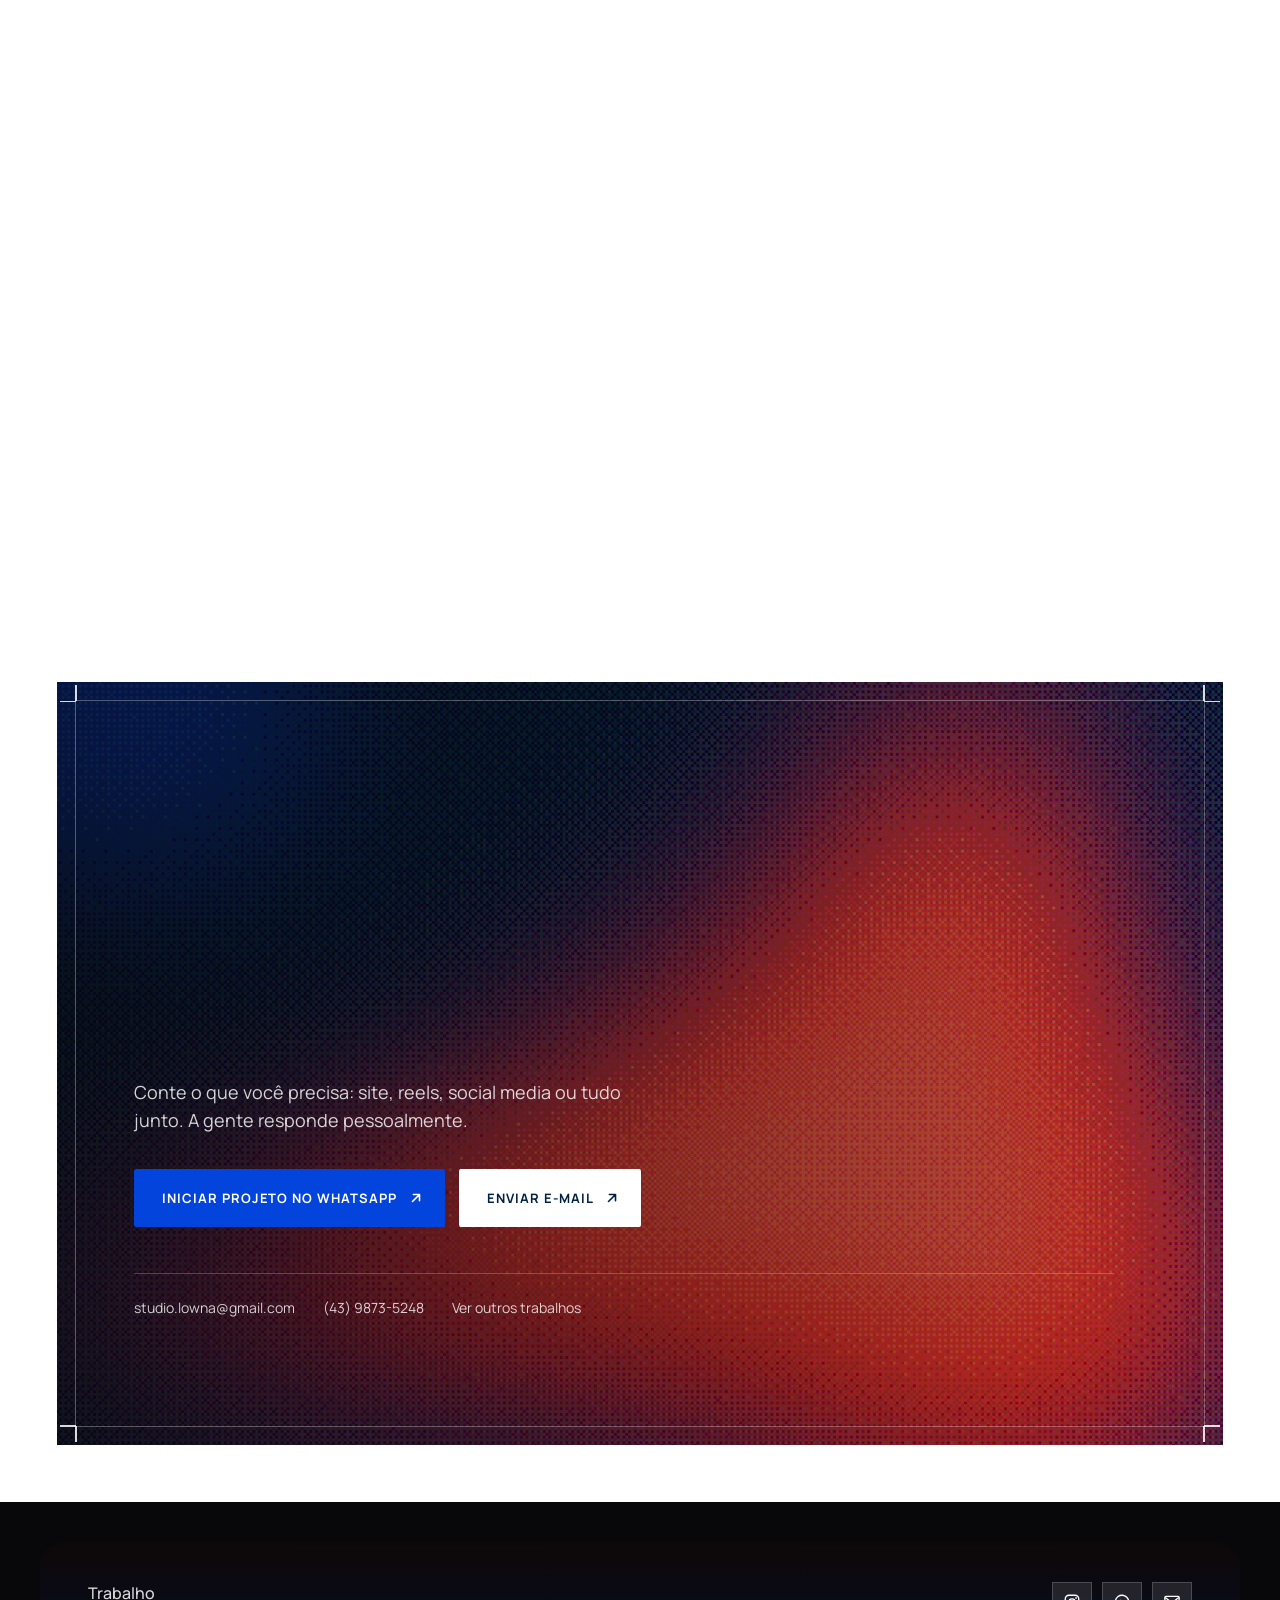
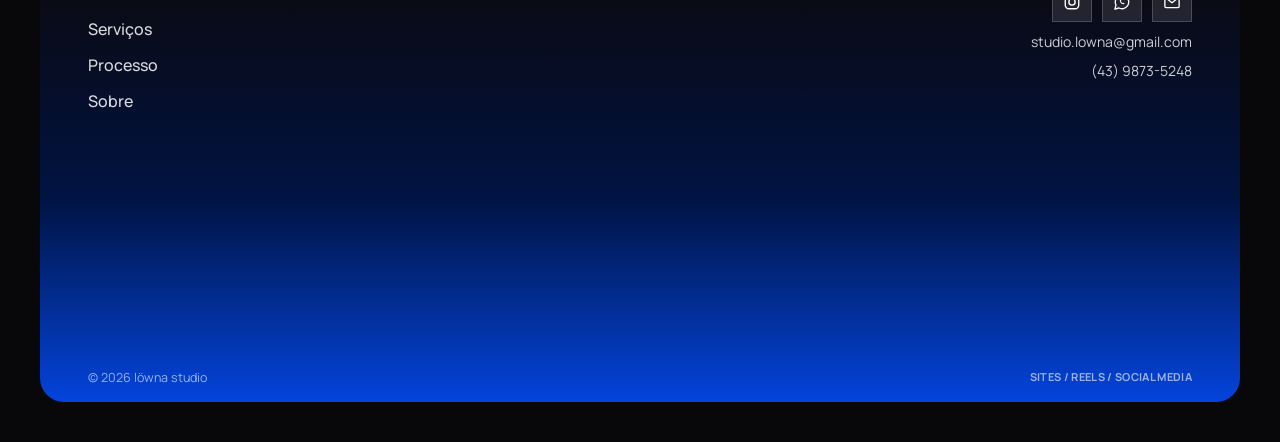
==== commit a923ae47: "Estudo de caso: navbar e footer da home, quadro de marca animado, vídeo das outras áreas e telas com" ====
--- a/projetos/gabriel-filemon/index.html
+++ b/projetos/gabriel-filemon/index.html
@@ -32,17 +32,38 @@
 <body class="case">
 
   <!-- ===================== TOPO ===================== -->
-  <header class="cs-hero">
+  <section class="cs-hero" aria-label="Estudo de caso">
     <img class="cs-hero__bg" src="../../assets/grad2-hero.svg" alt="" width="1440" height="1901">
     <div class="cs-hero__scrim" aria-hidden="true"></div>
 
-    <nav class="cs-bar" aria-label="Principal">
-      <a class="nav__logo" href="../../">löwna</a>
-      <a class="btn btn--ghost" href="../../#trabalho">
-        <span class="btn__icon btn__icon--back"><img src="../../assets/arrow-white.svg" alt="" width="14" height="14"></span>
-        <span>VOLTAR AO PORTFÓLIO</span>
-      </a>
-    </nav>
+    <div class="hero__frame cs-frame">
+      <span class="hero__outline" aria-hidden="true"></span>
+      <span class="tick tick--tl" aria-hidden="true"></span>
+      <span class="tick tick--tr" aria-hidden="true"></span>
+      <span class="tick tick--bl" aria-hidden="true"></span>
+      <span class="tick tick--br" aria-hidden="true"></span>
+
+      <header class="nav" id="nav">
+        <a class="nav__logo" href="../../">löwna</a>
+        <ul class="nav__links" id="nav-links">
+          <li><a href="../../#trabalho">TRABALHO</a></li>
+          <li><a href="../../#servicos">SERVIÇOS</a></li>
+          <li><a href="../../#sobre">SOBRE</a></li>
+          <li><a href="../../#contato">CONTATO</a></li>
+        </ul>
+        <a class="btn btn--light nav__cta" href="#contato-cta">
+          <span>INICIAR PROJETO</span>
+          <span class="btn__icon"><img src="../../assets/arrow-dark.svg" alt="" width="14" height="14"><img src="../../assets/arrow-dark.svg" alt="" width="14" height="14"></span>
+        </a>
+        <button class="nav__toggle" id="nav-toggle" type="button" aria-expanded="false" aria-controls="nav-links">
+          <span class="nav__toggle-bar"></span><span class="nav__toggle-bar"></span>
+          <span class="sr-only">Abrir menu</span>
+        </button>
+      </header>
+      <span class="hero__navline" aria-hidden="true"></span>
+
+      <div class="cs-in">
+    <a class="cs-back" href="../../#trabalho"><span class="btn__icon btn__icon--back"><img src="../../assets/arrow-white.svg" alt="" width="12" height="12"></span>PORTFÓLIO</a>
 
     <div class="cs-intro">
       <div class="cs-intro__text">
@@ -65,9 +86,11 @@
     </div>
 
     <div class="cs-cover" data-reveal style="--d:.1s">
-      <video class="shot-vid cs-cover__vid" src="../../assets/cases/gabriel-filemon/video/gf-tour.mp4" poster="../../assets/cases/gabriel-filemon/d-hero.webp" muted loop playsinline autoplay preload="metadata" width="1280" height="800" aria-label="Site Gabriel Filemon Advocacia: entrada da hero e rolagem pelas seções"></video>
-    </div>
-  </header>
+        <video class="shot-vid cs-cover__vid" src="../../assets/cases/gabriel-filemon/video/gf-tour.mp4" poster="../../assets/cases/gabriel-filemon/d-hero.webp" muted loop playsinline autoplay preload="metadata" width="1280" height="800" aria-label="Site Gabriel Filemon Advocacia: entrada da hero e rolagem pelas seções"></video>
+    </div>
+      </div>
+    </div>
+  </section>
 
   <main>
     <div class="cs-layout">
@@ -110,37 +133,45 @@
               </div>
               <div class="bb__grid">
                 <div class="bt bt--word">
-                  <svg viewBox="-2 -2 186 104" role="img" aria-label="Monograma GF"><path d="M84.1 21.4A44.5 44.5 0 1 0 94.5 50H57M120 0V100M114.5 5.5H162M114.5 48H154" fill="none" stroke="#0B1C3B" stroke-width="11"/><rect x="170" y="89" width="11" height="11" rx="1.5" fill="#C9A84C"/></svg>
+                  <svg viewBox="-2 -2 186 104" role="img" aria-label="Monograma GF"><path class="draw" pathLength="1" d="M84.1 21.4A44.5 44.5 0 1 0 94.5 50H57M120 0V100M114.5 5.5H162M114.5 48H154" fill="none" stroke="currentColor" stroke-width="11"/><rect class="dot" x="170" y="89" width="11" height="11" rx="1.5" fill="#C9A84C"/></svg>
                   <div>
                     <div class="bt__spaced"><span>G</span><span>A</span><span>B</span><span>R</span><span>I</span><span>E</span><span>L</span><span>&nbsp;</span><span>F</span><span>I</span><span>L</span><span>E</span><span>M</span><span>O</span><span>N</span></div>
                     <div class="bt__spaced">ADVOCACIA</div>
                   </div>
                 </div>
                 <div class="bt bt--colors">
-                  <div style="background:#0B1C3B;color:#F7F4EE">RGB 11 28 59<br>CMYK 81 53 0 77<br>#0B1C3B</div>
-                  <div style="background:#F7F4EE;color:#0B1C3B">RGB 247 244 238<br>CMYK 0 1 4 3<br>#F7F4EE</div>
-                  <div style="background:#C9A84C;color:#0B1C3B">RGB 201 168 76<br>CMYK 0 16 62 21<br>#C9A84C</div>
+                  <div style="background:#0B1C3B;color:#F7F4EE"><span>RGB 11 28 59<br>CMYK 81 53 0 77<br>#0B1C3B</span><span class="tints" aria-hidden="true"><i style="background:#22335A"></i><i style="background:#3B4C73"></i><i style="background:#6B7894"></i><i style="background:#A7AFC0"></i></span></div>
+                  <div style="background:#F7F4EE;color:#0B1C3B"><span>RGB 247 244 238<br>CMYK 0 1 4 3<br>#F7F4EE</span><span class="tints" aria-hidden="true"><i style="background:#E9E4DA"></i><i style="background:#DBD4C6"></i><i style="background:#C9C0AF"></i><i style="background:#B5AB98"></i></span></div>
+                  <div style="background:#C9A84C;color:#0B1C3B"><span>RGB 201 168 76<br>CMYK 0 16 62 21<br>#C9A84C</span><span class="tints" aria-hidden="true"><i style="background:#D4B86A"></i><i style="background:#DEC88A"></i><i style="background:#E8D8AB"></i><i style="background:#F2E8CD"></i></span></div>
                 </div>
                 <div class="bt bt--icon">
-                  <svg viewBox="-2 -2 186 104" role="img" aria-label="Ícone GF"><path d="M84.1 21.4A44.5 44.5 0 1 0 94.5 50H57M120 0V100M114.5 5.5H162M114.5 48H154" fill="none" stroke="#F7F4EE" stroke-width="11"/><rect x="170" y="89" width="11" height="11" rx="1.5" fill="#C9A84C"/></svg>
-                </div>
-                <div class="bt bt--seal">
-                  <div class="bt__ring">
-                    <svg viewBox="-2 -2 186 104" aria-hidden="true"><path d="M84.1 21.4A44.5 44.5 0 1 0 94.5 50H57M120 0V100M114.5 5.5H162M114.5 48H154" fill="none" stroke="#F7F4EE" stroke-width="9"/><rect x="170" y="89" width="11" height="11" rx="1.5" fill="#C9A84C"/></svg>
-                    <span>DIREITO MÉDICO</span>
+                  <svg viewBox="-2 -2 186 104" role="img" aria-label="Ícone GF"><path class="draw" pathLength="1" d="M84.1 21.4A44.5 44.5 0 1 0 94.5 50H57M120 0V100M114.5 5.5H162M114.5 48H154" fill="none" stroke="currentColor" stroke-width="11"/><rect class="dot" x="170" y="89" width="11" height="11" rx="1.5" fill="#C9A84C"/></svg>
+                  <span class="bt__tag">ÍCONE</span>
+                </div>
+                <div class="bt bt--ui">
+                  <span class="bt__tag">INTERFACE</span>
+                  <div class="uis" aria-label="Cards de situações do site">
+                    <div class="ui"><div class="ui__top"><i class="ui__ic"></i><span><b></b>DEFESA CRM/CFM</span></div><p class="ui__t">Notificação do CRM</p><p class="ui__d">Sindicâncias pedem resposta técnica e no prazo.</p></div>
+                    <div class="ui"><div class="ui__top"><i class="ui__ic"></i><span><b></b>RESPONSABILIDADE CIVIL</span></div><p class="ui__t">Processo por erro médico</p><p class="ui__d">Análise do prontuário, da conduta e da perícia.</p></div>
+                    <div class="ui"><div class="ui__top"><i class="ui__ic"></i><span><b></b>CONSULTORIA PREVENTIVA</span></div><p class="ui__t">Abertura de clínica</p><p class="ui__d">Contratos organizados desde o início.</p></div>
                   </div>
                 </div>
                 <div class="bt bt--type">
-                  <span class="aa" aria-hidden="true">Aa</span>
-                  <span class="meta"><b>Inter Tight</b>ABCDEFGHIJ<br>KLMNOPQRS<br>TUVWXYZ<br>0123456789</span>
+                  <div class="ty ty--1"><span class="aa" aria-hidden="true">Aa</span><span class="meta"><b>Inter Tight</b>TÍTULOS</span></div>
+                  <div class="ty ty--2"><span class="aa" aria-hidden="true">Aa</span><span class="meta"><b>Geist</b>TEXTOS</span></div>
+                  <div class="ty ty--3"><span class="aa" aria-hidden="true">Aa</span><span class="meta"><b>Geist Mono</b>RÓTULOS</span></div>
                 </div>
                 <div class="bt bt--photo">
-                  <img src="../../assets/cases/gabriel-filemon/foto.jpg" alt="Retrato em luz quente usado na hero do site" width="800" height="1200" loading="lazy">
-                  <span>FOTOGRAFIA</span>
-                </div>
-                <div class="bt bt--body">
-                  <p>Geist para textos longos, com leitura confortável em qualquer tela.</p>
-                  <small>GEIST MONO / 01 // RÓTULOS</small>
+                  <img class="ph ph--1" src="../../assets/cases/gabriel-filemon/foto.jpg" alt="Retrato em luz quente usado na hero do site" width="800" height="1200" loading="lazy">
+                  <img class="ph ph--2" src="../../assets/cases/gabriel-filemon/video/gf-mobile.jpg" alt="Hero do site no celular" width="390" height="844" loading="lazy">
+                  <span class="bt__tag bt__tag--light">FOTOGRAFIA E APLICAÇÃO</span>
+                </div>
+                <div class="bt bt--btns">
+                  <span class="bt__tag">BOTÕES</span>
+                  <div class="pills">
+                    <span class="pill pill--gold">Agendar consulta <svg viewBox="0 0 16 16" aria-hidden="true"><path d="M3 8h10M9 4l4 4-4 4" fill="none" stroke="currentColor" stroke-width="1.6"/></svg></span>
+                    <span class="pill pill--line">Áreas de atuação <svg viewBox="0 0 16 16" aria-hidden="true"><path d="M8 3v10M4 9l4 4 4-4" fill="none" stroke="currentColor" stroke-width="1.6"/></svg></span>
+                  </div>
                 </div>
               </div>
             </div>
@@ -174,8 +205,8 @@
               </figure>
             </div>
             <figure class="cs-figure" data-reveal>
-              <img class="shot-img" src="../../assets/cases/gabriel-filemon/d-outras.webp" alt="Seção Atuação complementar, além da saúde, com quatro áreas ilustradas em traço fino" width="1440" height="1065" loading="lazy">
-              <figcaption class="cs-caption">As outras áreas aparecem no fim, com ilustrações em traço fino, como atuação complementar.</figcaption>
+              <video class="shot-vid" src="../../assets/cases/gabriel-filemon/video/gf-outras.mp4" poster="../../assets/cases/gabriel-filemon/video/gf-outras.jpg" muted loop playsinline preload="none" data-autoplay width="1280" height="800" aria-label="Seção de outras áreas: as ilustrações em traço fino se desenham na tela"></video>
+              <figcaption class="cs-caption">As outras áreas aparecem no fim, como atuação complementar. As ilustrações em traço fino se desenham quando a seção entra na tela.</figcaption>
             </figure>
           </div>
         </section>
@@ -218,7 +249,7 @@
     </div>
 
     <!-- ===================== CHAMADA ===================== -->
-    <section class="cs-cta" aria-labelledby="cta-titulo">
+    <section class="cs-cta" id="contato-cta" aria-labelledby="cta-titulo">
       <img class="cs-cta__bg" src="../../assets/img/about-bg.webp" alt="" width="1920" height="1454" loading="lazy">
       <div class="cs-cta__scrim" aria-hidden="true"></div>
       <span class="cs-cta__frame" aria-hidden="true"><span class="tick tick--tl"></span><span class="tick tick--tr"></span><span class="tick tick--bl"></span><span class="tick tick--br"></span></span>
@@ -245,11 +276,32 @@
     </section>
   </main>
 
-  <footer class="cs-foot">
-    <a class="nav__logo" href="../../">löwna</a>
-    <span>© 2026 Löwna Studio. Sites, reels e social media.</span>
+  <footer class="footer">
+    <div class="footer__card" id="footer-card">
+      <div class="footer__top">
+        <nav class="footer__nav" aria-label="Rodapé">
+          <a href="../../#trabalho">Trabalho</a>
+          <a href="../../#servicos">Serviços</a>
+          <a href="../../#servicos">Processo</a>
+          <a href="../../#sobre">Sobre</a>
+        </nav>
+        <div class="footer__info">
+          <div class="footer__social">
+            <a class="icon-btn" href="https://www.instagram.com/lownastudio/" target="_blank" rel="noopener noreferrer" aria-label="Instagram"><img src="../../assets/icon-instagram.svg" alt="" width="18" height="18"></a>
+            <a class="icon-btn" href="https://wa.me/554398735248?text=Ol%C3%A1!%20Vim%20pelo%20site%20da%20l%C3%B6wna%20e%20quero%20conversar%20sobre%20um%20projeto." target="_blank" rel="noopener noreferrer" aria-label="WhatsApp"><img src="../../assets/icon-whatsapp.svg" alt="" width="18" height="18"></a>
+            <a class="icon-btn" href="mailto:studio.lowna@gmail.com" aria-label="E-mail"><img src="../../assets/icon-mail.svg" alt="" width="18" height="18"></a>
+          </div>
+          <a href="mailto:studio.lowna@gmail.com">studio.lowna@gmail.com</a>
+          <a href="https://wa.me/554398735248?text=Ol%C3%A1!%20Vim%20pelo%20site%20da%20l%C3%B6wna%20e%20quero%20conversar%20sobre%20um%20projeto." target="_blank" rel="noopener noreferrer">(43) 9873-5248</a>
+        </div>
+      </div>
+      <div class="footer__word" aria-hidden="true"><span>löwna</span></div>
+      <div class="footer__base">
+        <span>© 2026 löwna studio</span>
+        <span class="footer__tag">SITES / REELS / SOCIAL MEDIA</span>
+      </div>
+    </div>
   </footer>
-
   <script src="../../js/case.js" defer></script>
 </body>
 </html>
--- a/css/case.css
+++ b/css/case.css
@@ -9,21 +9,25 @@
   position: relative;
   isolation: isolate;
   overflow: hidden;
-  padding: 24px var(--pad-x) 0;
+  z-index: 20; /* a navbar fixa mora aqui dentro e precisa ficar acima do resto */
   color: var(--shuttle-white);
   background: #08080b;
 }
+.cs-frame { padding-bottom: 0; }
+.cs-frame .hero__outline { border-bottom: 0; }
+.cs-in { padding: 0 clamp(20px, 4vw, 56px); }
+.cs-back { display: inline-flex; align-items: center; gap: 10px; margin-top: 36px; font-weight: 600; font-size: 11px; letter-spacing: 1.2px; opacity: .7; transition: opacity .3s; }
+.cs-back:hover { opacity: 1; }
+.cs-back .btn__icon { width: 12px; height: 12px; }
 .cs-hero__bg { position: absolute; inset: 0; z-index: -2; width: 100%; height: 100%; object-fit: cover; object-position: 50% 30%; }
 .cs-hero__scrim { position: absolute; inset: 0; z-index: -1; background: linear-gradient(180deg, rgba(8, 8, 11, .35), rgba(8, 8, 11, .7) 70%, #08080b); }
-.cs-bar { display: flex; justify-content: space-between; align-items: center; gap: 16px; height: 64px; padding: 0 8px 0 24px; border: 1px solid rgba(255, 255, 255, .28); background: rgba(10, 10, 14, .45); -webkit-backdrop-filter: blur(14px); backdrop-filter: blur(14px); }
-.cs-bar .nav__logo { font-size: 26px; }
 .btn--ghost { border: 1px solid rgba(255, 255, 255, .4); color: var(--shuttle-white); }
 .btn--ghost:hover { background: rgba(255, 255, 255, .1); }
 /* seta de voltar: a mesma seta diagonal girada para a esquerda */
 .btn__icon--back img, a:hover .btn__icon--back img:first-child, a:focus-visible .btn__icon--back img:first-child { transform: rotate(-135deg); }
 a:hover .btn__icon--back img:first-child { transform: rotate(-135deg) translateY(-2px); }
 
-.cs-intro { display: grid; grid-template-columns: minmax(0, 1.25fr) minmax(0, 1fr); gap: 48px; align-items: end; padding: clamp(64px, 10vw, 128px) 0 56px; }
+.cs-intro { display: grid; grid-template-columns: minmax(0, 1.25fr) minmax(0, 1fr); gap: 48px; align-items: end; padding: clamp(40px, 6vw, 80px) 0 56px; }
 .cs-intro__text { display: flex; flex-direction: column; gap: 24px; }
 .cs-intro h1 { font-weight: 300; font-size: clamp(44px, 6.4vw, 96px); line-height: .98; letter-spacing: -.035em; }
 .cs-intro__lead { max-width: 520px; font-size: 17px; line-height: 1.55; opacity: .78; }
@@ -103,6 +107,8 @@
 .shot-img, .shot-vid { display: block; width: 100%; height: auto; background: #0d0d12; border: 1px solid rgba(1, 32, 63, .12); }
 .shot-vid { aspect-ratio: 16 / 10; object-fit: cover; }
 .cs-figure { display: flex; flex-direction: column; gap: 12px; margin: 0; min-width: 0; }
+/* lado a lado, todas as peças com a mesma altura */
+.cs-grid-2 .shot-img, .cs-grid-2 .shot-vid { aspect-ratio: 16 / 10; object-fit: cover; object-position: 50% 0; }
 
 /* ---------- quadro de marca (mosaico, nas cores do cliente) ---------- */
 .gf { --gf-navy: #0B1C3B; --gf-deep: #060A12; --gf-paper: #F7F4EE; --gf-sand: #ECE6DA; --gf-gold: #C9A84C; --gf-steel: #8FABC7; }
@@ -122,29 +128,102 @@
   gap: 12px;
 }
 .bt { position: relative; overflow: hidden; border-radius: 18px; }
+.bt__tag { position: absolute; left: 18px; top: 16px; z-index: 2; font-family: 'Geist Mono', ui-monospace, monospace; font-size: 10px; letter-spacing: .18em; opacity: .6; }
+.bt__tag--light { top: auto; bottom: 16px; color: var(--gf-paper); opacity: .9; }
+
+/* logotipo: o monograma se desenha e o ponto dourado aparece por último */
 .bt--word { grid-area: a; display: flex; flex-direction: column; justify-content: space-between; padding: clamp(28px, 4vw, 56px); background: var(--gf-paper); color: var(--gf-navy); }
 .bt--word svg { width: clamp(150px, 26%, 230px); height: auto; }
 .bt__spaced { display: flex; justify-content: space-between; font-family: 'Geist', var(--font-body); font-weight: 500; font-size: clamp(18px, 2.4vw, 34px); letter-spacing: .02em; }
 .bt__spaced + .bt__spaced { margin-top: 6px; font-size: clamp(11px, 1vw, 13px); letter-spacing: .5em; opacity: .55; justify-content: flex-start; }
+.draw { stroke-dasharray: 1; stroke-dashoffset: 0; }
+
+/* cores: os degraus de tom entram pela direita */
 .bt--colors { grid-area: b; display: flex; flex-direction: column; }
-.bt--colors div { flex: 1; display: flex; flex-direction: column; justify-content: center; gap: 2px; padding: 0 22px; font-family: 'Geist Mono', ui-monospace, monospace; font-size: 10.5px; letter-spacing: .04em; line-height: 1.5; }
-.bt--icon { grid-area: c; display: grid; place-items: center; background: var(--gf-navy); }
+.bt--colors > div { position: relative; flex: 1; display: flex; align-items: center; justify-content: space-between; padding: 0 0 0 22px; font-family: 'Geist Mono', ui-monospace, monospace; font-size: 10.5px; letter-spacing: .04em; line-height: 1.5; }
+.tints { display: flex; align-self: stretch; }
+.tints i { width: 18px; }
+
+/* ícone: a cor de fundo troca em ciclo */
+.bt--icon { grid-area: c; display: grid; place-items: center; background: var(--gf-navy); color: var(--gf-paper); }
 .bt--icon svg { width: 46%; max-width: 170px; height: auto; }
-.bt--seal { grid-area: d; display: grid; place-items: center; background: var(--gf-deep); color: var(--gf-paper); }
-.bt__ring { position: relative; display: grid; place-items: center; width: min(68%, 230px); aspect-ratio: 3 / 4; border: 1.5px solid var(--gf-gold); border-radius: 50%; }
-.bt__ring svg { width: 46%; height: auto; }
-.bt__ring span { position: absolute; bottom: 16%; font-family: 'Geist Mono', ui-monospace, monospace; font-size: 9.5px; letter-spacing: .3em; color: var(--gf-gold); }
+.bt--icon .bt__tag { color: currentColor; }
+
+/* interface: cards de situação do site, um de cada vez */
+.bt--ui { grid-area: d; display: grid; place-items: center; padding: 48px 18px 18px; background: var(--gf-navy); color: var(--gf-paper); }
+.uis { position: relative; width: 100%; max-width: 270px; height: 170px; }
+.ui { position: absolute; inset: 0; display: flex; flex-direction: column; border-radius: 12px; background: var(--gf-paper); color: var(--gf-navy); box-shadow: 0 18px 40px rgba(0, 0, 0, .35); opacity: 0; }
+.ui:first-child { opacity: 1; }
+.ui__top { display: flex; justify-content: space-between; align-items: center; padding: 12px 14px; border-bottom: 1px solid rgba(11, 28, 59, .12); }
+.ui__ic { width: 14px; height: 12px; border: 1.5px solid var(--gf-navy); border-radius: 2px; position: relative; }
+.ui__ic::after { content: ''; position: absolute; right: -4px; bottom: -4px; width: 5px; height: 5px; border-radius: 50%; background: var(--gf-gold); }
+.ui__top span { display: flex; align-items: center; gap: 6px; font-family: 'Geist Mono', ui-monospace, monospace; font-size: 8.5px; letter-spacing: .12em; color: #465267; }
+.ui__top b { width: 5px; height: 5px; border-radius: 50%; background: var(--gf-gold); }
+.ui__t { padding: 14px 14px 6px; font-family: 'Inter Tight', var(--font-body); font-size: 19px; letter-spacing: -.03em; }
+.ui__d { padding: 0 14px; font-family: 'Geist', var(--font-body); font-size: 12px; line-height: 1.45; color: #465267; }
+
+/* tipografia: as três famílias se revezam */
 .bt--type { grid-area: e; background: var(--gf-gold); color: var(--gf-navy); }
-.bt--type .aa { position: absolute; left: 14px; bottom: -14px; font-family: 'Inter Tight', var(--font-body); font-size: clamp(110px, 11vw, 170px); line-height: 1; letter-spacing: -.06em; color: var(--gf-paper); }
-.bt--type .meta { position: absolute; top: 16px; right: 18px; display: flex; flex-direction: column; align-items: flex-end; gap: 4px; text-align: right; font-family: 'Geist', var(--font-body); font-size: 10.5px; line-height: 1.4; letter-spacing: .06em; }
-.bt--type .meta b { font-family: 'Inter Tight', var(--font-body); font-weight: 500; font-size: 22px; letter-spacing: -.02em; }
+.ty { position: absolute; inset: 0; opacity: 0; }
+.ty--1 { opacity: 1; }
+.ty .aa { position: absolute; left: 14px; bottom: -14px; font-size: clamp(110px, 11vw, 170px); line-height: 1; letter-spacing: -.06em; color: var(--gf-paper); }
+.ty .meta { position: absolute; top: 16px; right: 18px; display: flex; flex-direction: column; align-items: flex-end; gap: 4px; font-family: 'Geist Mono', ui-monospace, monospace; font-size: 10px; letter-spacing: .16em; }
+.ty .meta b { font-weight: 500; font-size: 22px; letter-spacing: -.02em; }
+.ty--1 .aa, .ty--1 .meta b { font-family: 'Inter Tight', var(--font-body); }
+.ty--2 .aa, .ty--2 .meta b { font-family: 'Geist', var(--font-body); letter-spacing: -.04em; }
+.ty--3 .aa, .ty--3 .meta b { font-family: 'Geist Mono', ui-monospace, monospace; letter-spacing: -.08em; }
+.ty--3 .aa { font-size: clamp(90px, 9vw, 140px); bottom: -6px; }
+
+/* fotografia e aplicação: troca devagar entre a foto e o site no celular */
 .bt--photo { grid-area: f; background: var(--gf-navy); }
-.bt--photo img { width: 100%; height: 100%; object-fit: cover; object-position: 50% 20%; }
-.bt--photo span { position: absolute; left: 18px; bottom: 16px; font-family: 'Geist Mono', ui-monospace, monospace; font-size: 10px; letter-spacing: .2em; color: var(--gf-paper); }
-.bt--body { grid-area: g; display: flex; flex-direction: column; justify-content: space-between; padding: 20px 22px; background: var(--gf-sand); color: var(--gf-navy); }
-.bt--body p { font-family: 'Geist', var(--font-body); font-size: 15px; line-height: 1.45; }
-.bt--body small { font-family: 'Geist Mono', ui-monospace, monospace; font-size: 10.5px; letter-spacing: .14em; color: #866618; }
-
+.ph { position: absolute; inset: 0; width: 100%; height: 100%; object-fit: cover; object-position: 50% 20%; }
+.ph--2 { object-position: 50% 0; opacity: 0; }
+
+/* botões: o par de botões do site, com a seta respirando */
+.bt--btns { grid-area: g; display: grid; place-items: center; padding: 40px 16px 16px; background: var(--gf-sand); color: var(--gf-navy); }
+.pills { display: flex; flex-direction: column; align-items: center; gap: 10px; }
+.pill { display: inline-flex; align-items: center; gap: 10px; padding: 11px 18px; border-radius: 999px; font-family: 'Geist', var(--font-body); font-size: 13px; }
+.pill svg { width: 14px; height: 14px; }
+.pill--gold { background: var(--gf-gold); color: var(--gf-navy); }
+.pill--line { border: 1px solid rgba(11, 28, 59, .35); }
+
+/* ---------- animações do quadro (só com o quadro na tela) ---------- */
+@media (prefers-reduced-motion: no-preference) {
+  .bb.is-live .draw { animation: gfDraw 9s var(--ease-in-out) infinite; }
+  .bb.is-live .bt--word .dot { transform-box: fill-box; transform-origin: center; animation: gfDot 9s var(--ease-out) infinite; }
+  .bb.is-live .tints i { animation: gfTint 6s var(--ease-out) infinite both; }
+  .bb.is-live .tints i:nth-child(2) { animation-delay: .12s; }
+  .bb.is-live .tints i:nth-child(3) { animation-delay: .24s; }
+  .bb.is-live .tints i:nth-child(4) { animation-delay: .36s; }
+  .bb.is-live .bt--colors > div:nth-child(2) .tints i { animation-delay: calc(.5s + var(--k, 0s)); }
+  .bb.is-live .bt--colors > div:nth-child(3) .tints i { animation-delay: calc(1s + var(--k, 0s)); }
+  .bb.is-live .bt--icon { animation: gfIcon 9s var(--ease-in-out) infinite; }
+  .bb.is-live .ui { animation: gfCard 9s var(--ease-out) infinite; }
+  .bb.is-live .ui:nth-child(2) { animation-delay: 3s; }
+  .bb.is-live .ui:nth-child(3) { animation-delay: 6s; }
+  .bb.is-live .ui:first-child { opacity: 0; }
+  .bb.is-live .ty { animation: gfType 9s var(--ease-out) infinite; }
+  .bb.is-live .ty--2 { animation-delay: 3s; }
+  .bb.is-live .ty--3 { animation-delay: 6s; }
+  .bb.is-live .ty--1 { opacity: 0; }
+  .bb.is-live .ph--1 { animation: gfZoom 12s linear infinite alternate; }
+  .bb.is-live .ph--2 { animation: gfSwap 12s var(--ease-in-out) infinite; }
+  .bb.is-live .pill--gold svg { animation: gfNudge 1.8s var(--ease-in-out) infinite; }
+}
+@keyframes gfDraw { 0% { stroke-dashoffset: 1; } 22%, 82% { stroke-dashoffset: 0; } 96%, 100% { stroke-dashoffset: -1; } }
+@keyframes gfDot { 0%, 18% { transform: scale(0); } 26% { transform: scale(1.4); } 32%, 84% { transform: scale(1); } 94%, 100% { transform: scale(0); } }
+@keyframes gfTint { 0% { width: 0; } 14%, 70% { width: 18px; } 86%, 100% { width: 0; } }
+@keyframes gfIcon {
+  0%, 26% { background-color: #0B1C3B; color: #F7F4EE; }
+  33%, 59% { background-color: #C9A84C; color: #0B1C3B; }
+  66%, 93% { background-color: #060A12; color: #C9A84C; }
+  100% { background-color: #0B1C3B; color: #F7F4EE; }
+}
+@keyframes gfCard { 0% { opacity: 0; transform: translateY(22px) scale(.96); } 5%, 30% { opacity: 1; transform: none; } 36%, 100% { opacity: 0; transform: translateY(-14px) scale(.98); } }
+@keyframes gfType { 0% { opacity: 0; transform: translateY(18px); } 5%, 30% { opacity: 1; transform: none; } 36%, 100% { opacity: 0; transform: translateY(-12px); } }
+@keyframes gfZoom { from { transform: scale(1); } to { transform: scale(1.08); } }
+@keyframes gfSwap { 0%, 40% { opacity: 0; transform: scale(1.04); } 50%, 90% { opacity: 1; transform: none; } 100% { opacity: 0; } }
+@keyframes gfNudge { 0%, 100% { transform: translateX(0); } 50% { transform: translateX(4px); } }
 /* ---------- mobile do cliente: vídeo num celular + decisões ---------- */
 .mob { display: grid; grid-template-columns: minmax(0, 300px) minmax(0, 1fr); gap: clamp(32px, 6vw, 80px); align-items: center; padding: clamp(28px, 4vw, 56px); background: var(--ink); color: var(--shuttle-white); }
 .phone { padding: 8px; border-radius: 34px; background: #16161c; border: 1px solid rgba(255, 255, 255, .16); }
@@ -191,7 +270,6 @@
   .cs-facts div:nth-child(3) { padding-left: 0; border-left: 0; }
 }
 @media (max-width: 860px) {
-  .cs-bar { padding-left: 18px; }
   .cs-intro { grid-template-columns: 1fr; gap: 36px; padding-top: 56px; }
   .cs-grid-2, .cs-specs { grid-template-columns: 1fr; }
   .mob { grid-template-columns: 1fr; justify-items: center; }
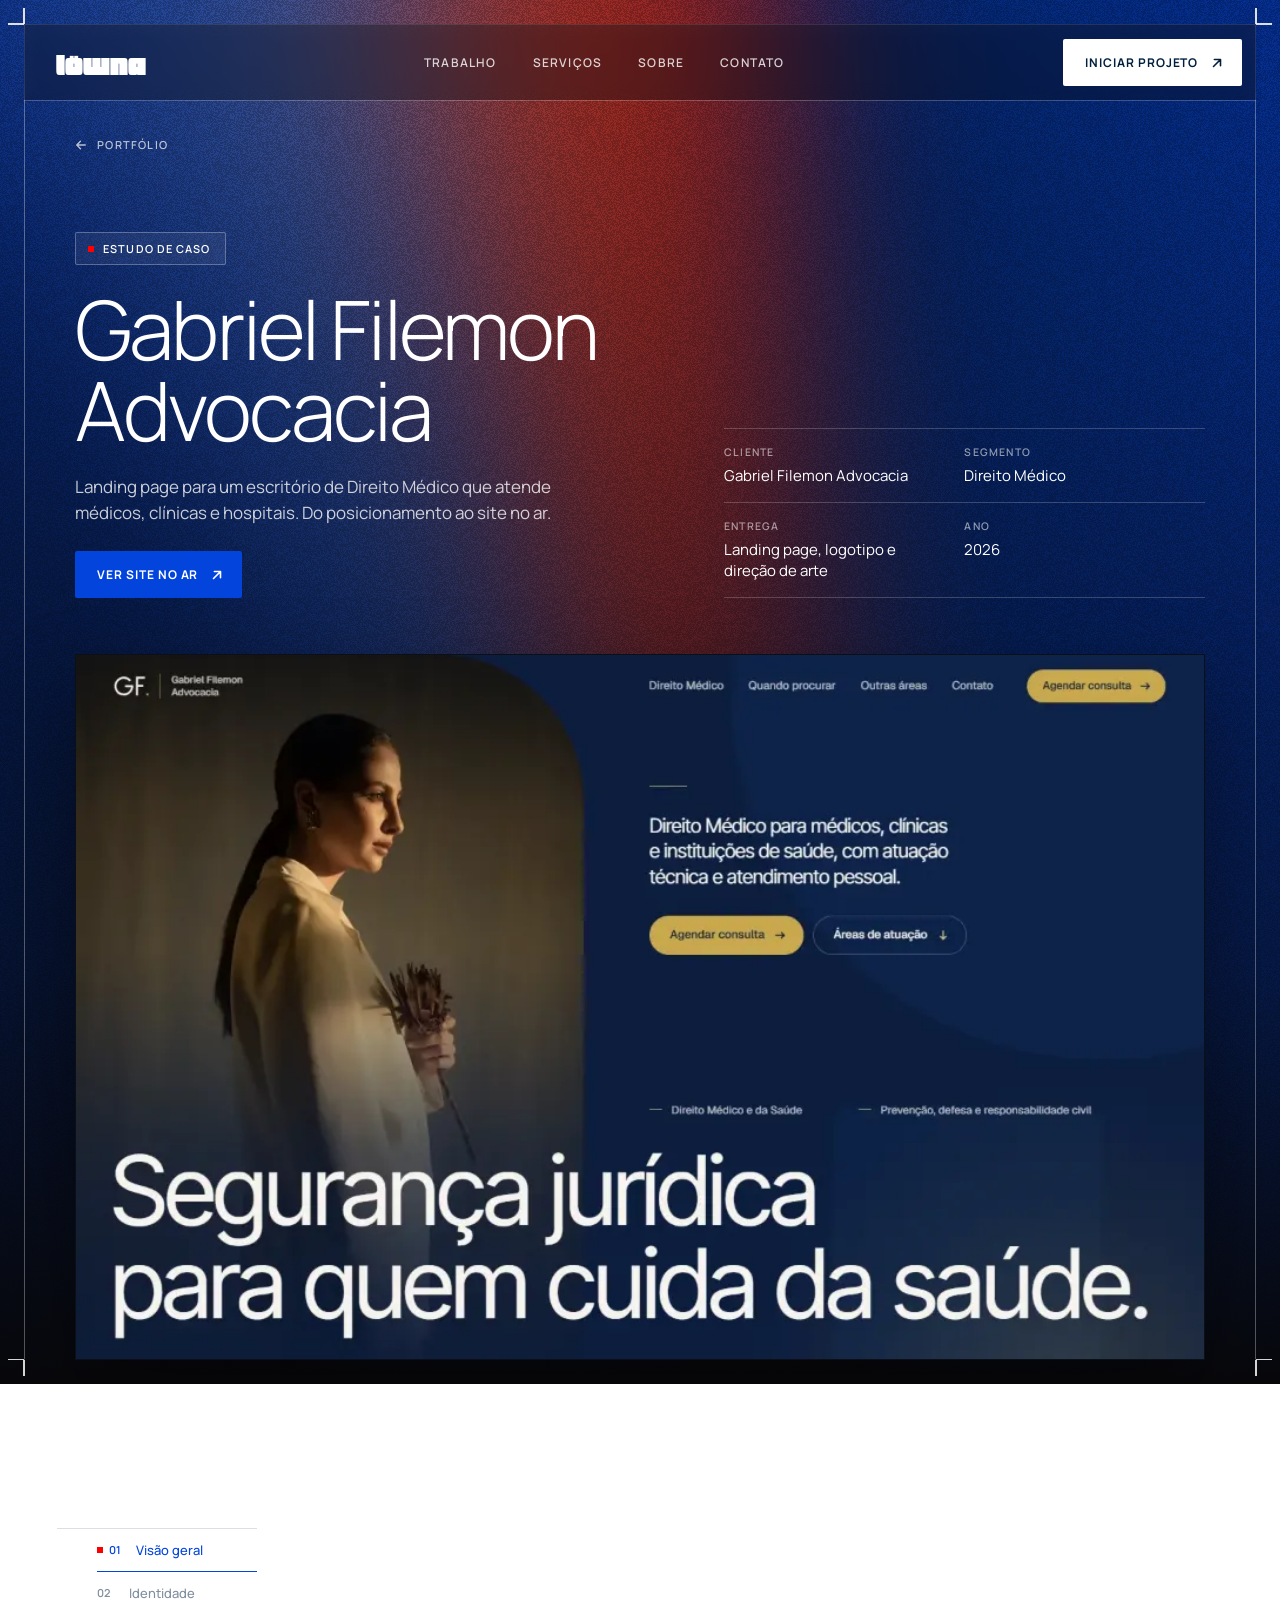
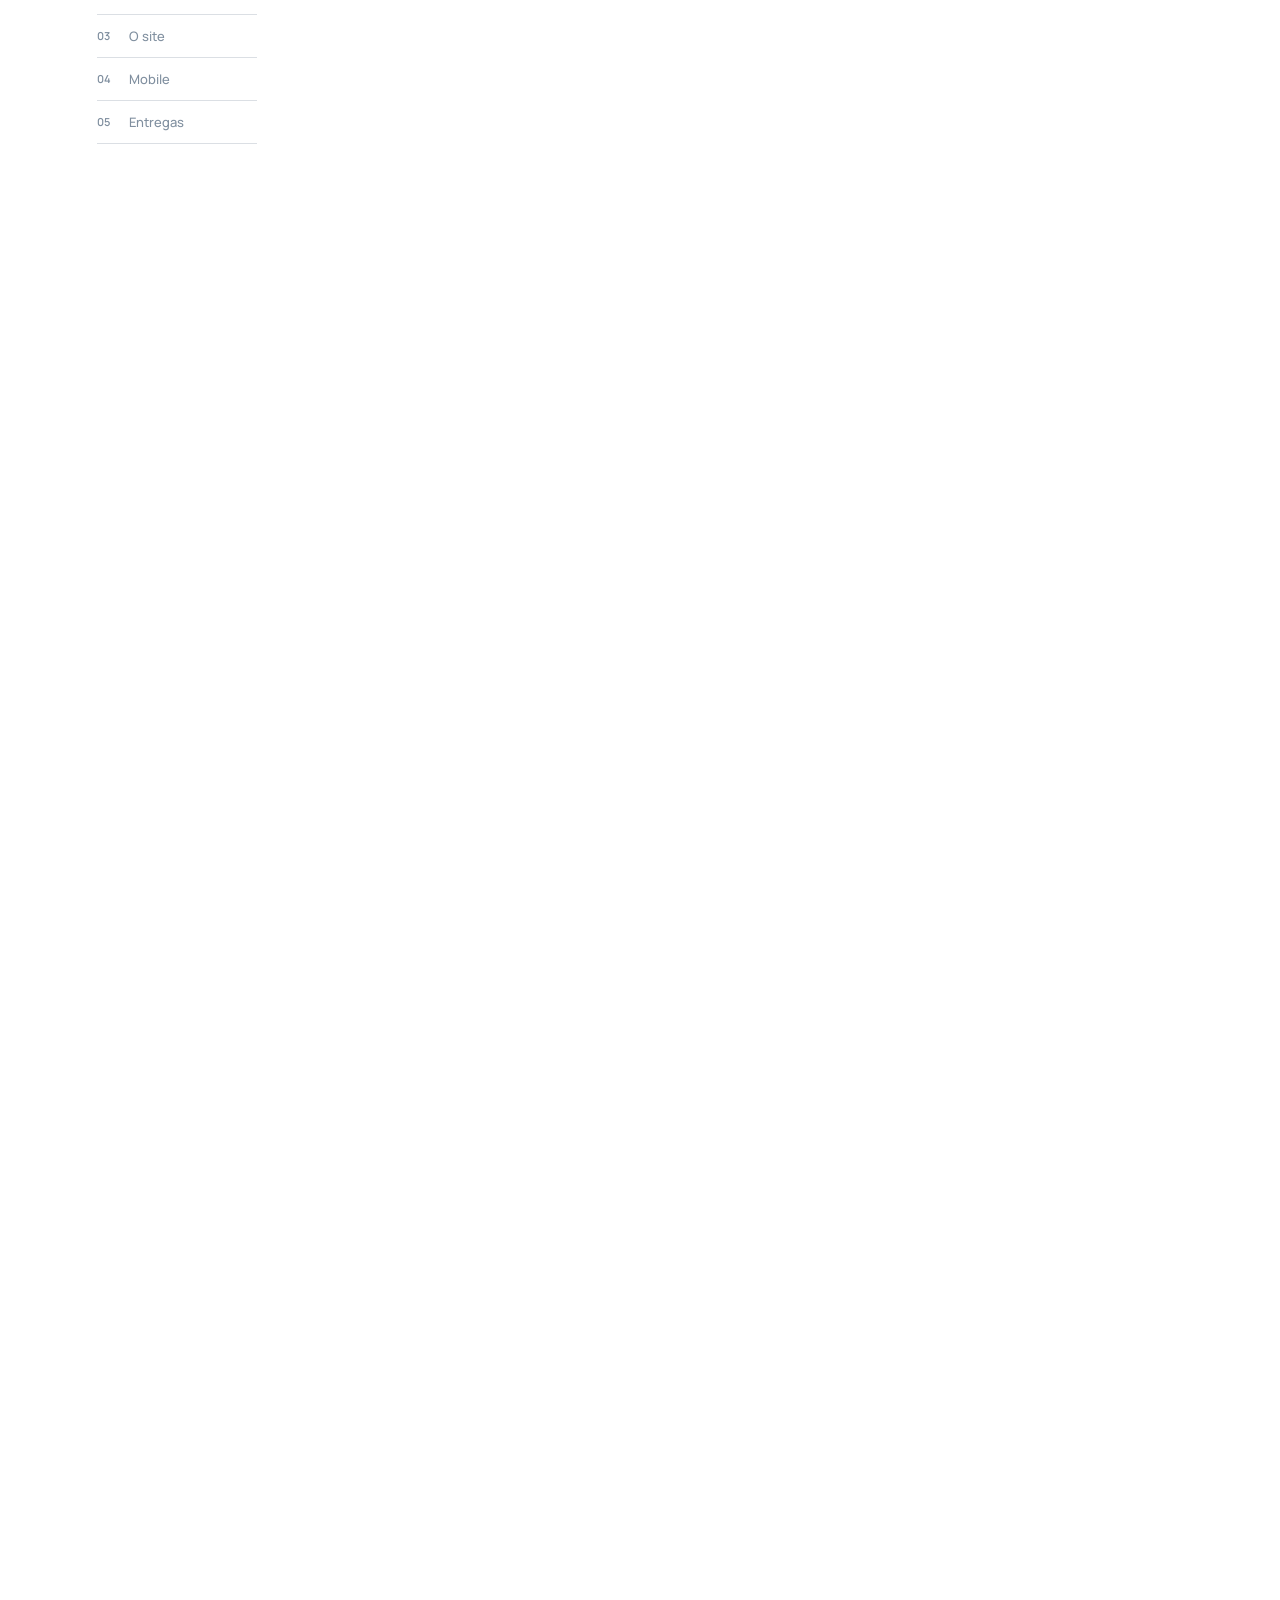
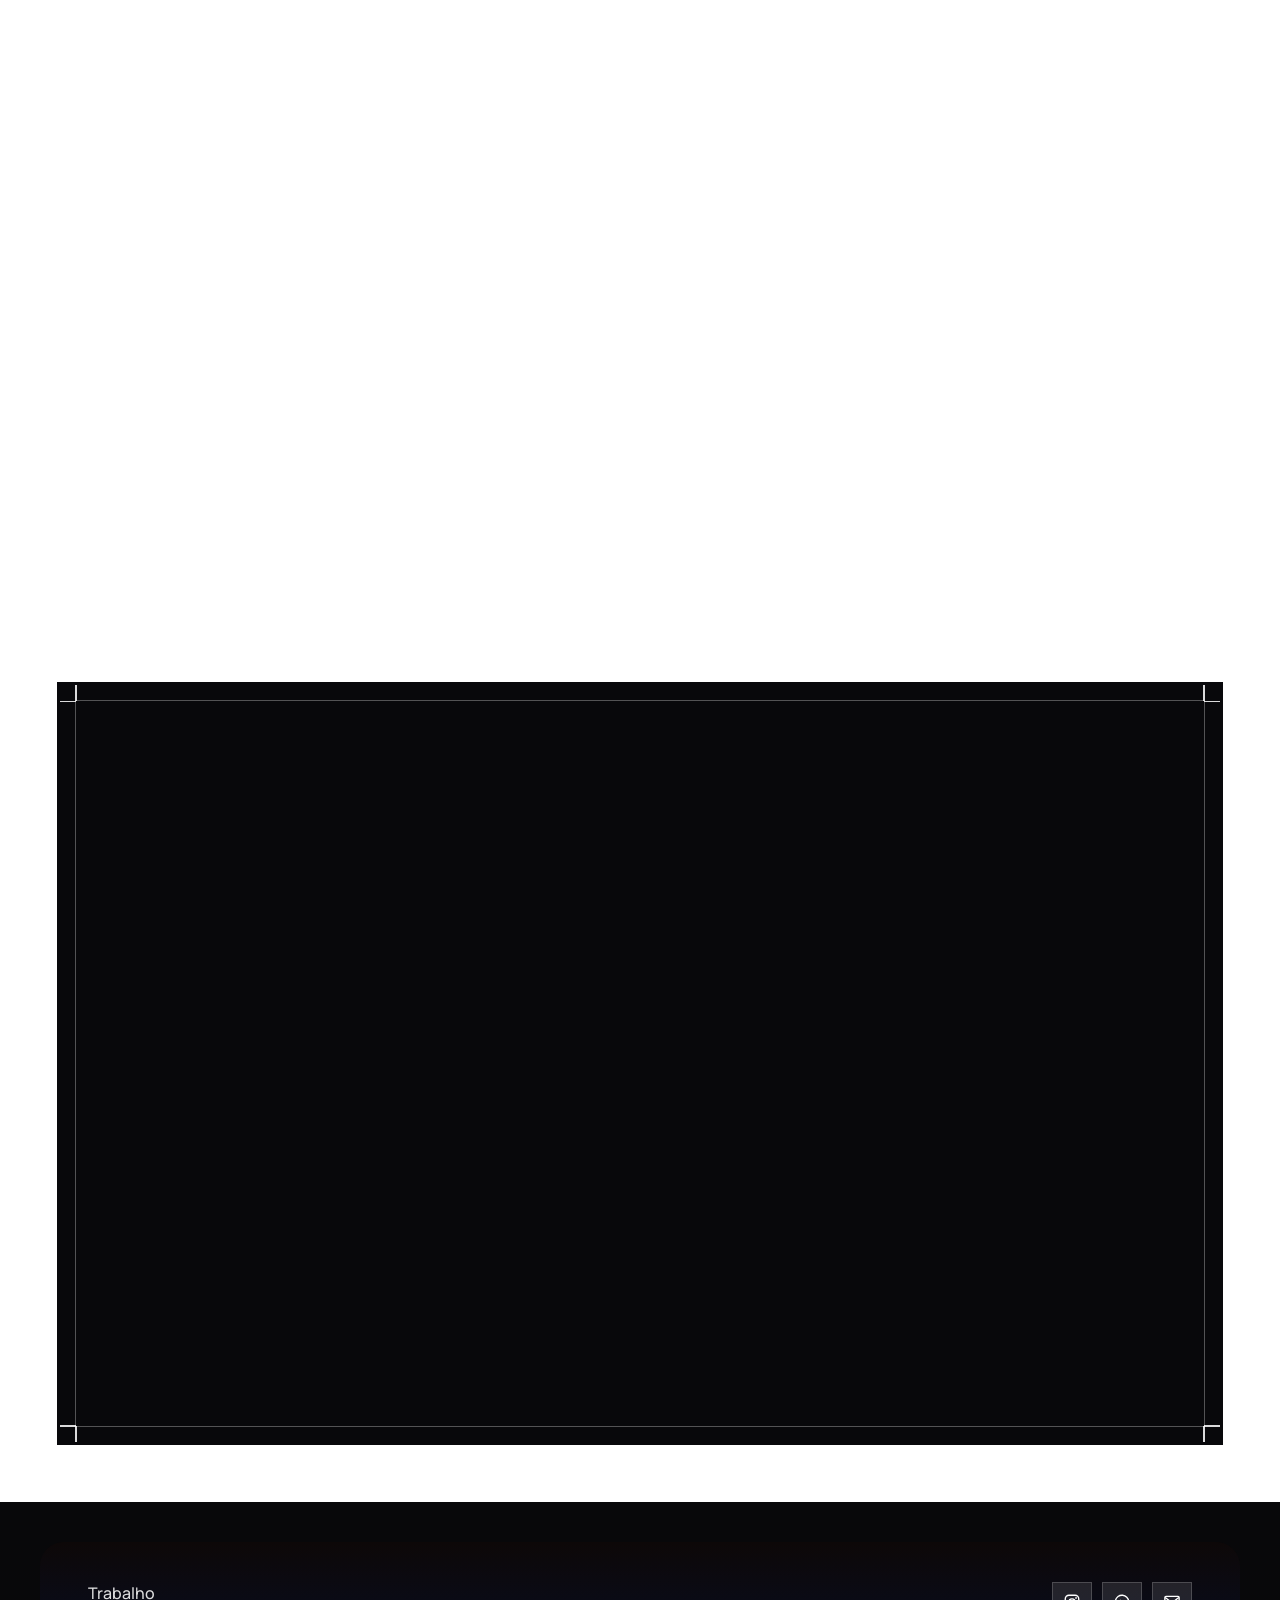
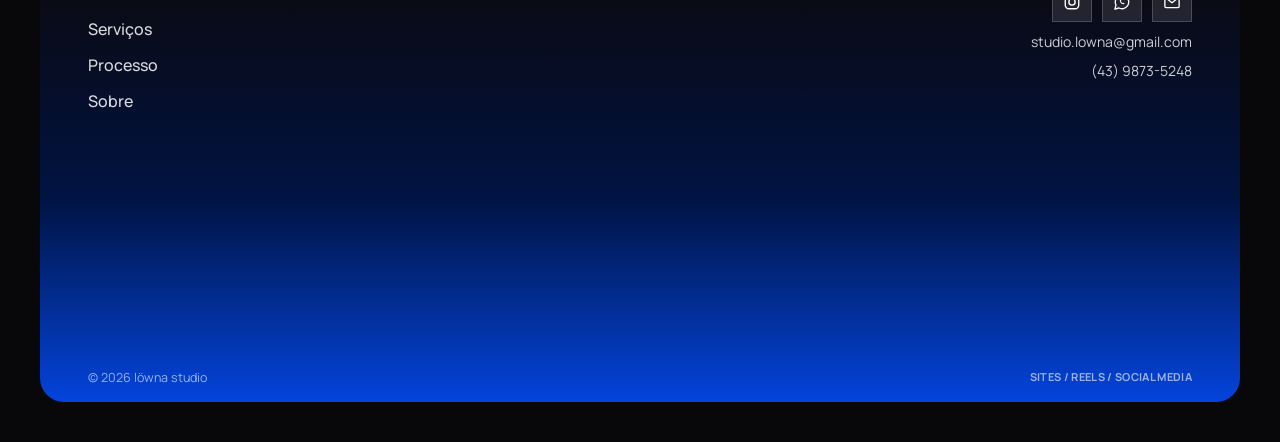
==== commit 8ceaabeb: "PageSpeed do estudo de caso: título visível de cara, capas dos vídeos em WebP menores e legenda em t" ====
--- a/projetos/gabriel-filemon/index.html
+++ b/projetos/gabriel-filemon/index.html
@@ -67,17 +67,17 @@
 
     <div class="cs-intro">
       <div class="cs-intro__text">
-        <span class="chip chip--dark" data-reveal><i></i>ESTUDO DE CASO</span>
-        <h1 data-reveal style="--d:.06s">Gabriel Filemon Advocacia</h1>
-        <p class="cs-intro__lead" data-reveal style="--d:.12s">Landing page para um escritório de Direito Médico que atende médicos, clínicas e hospitais. Do posicionamento ao site no ar.</p>
-        <div class="cs-actions" data-reveal style="--d:.18s">
+        <span class="chip chip--dark hero__in" style="--i:0"><i></i>ESTUDO DE CASO</span>
+        <h1>Gabriel Filemon Advocacia</h1>
+        <p class="cs-intro__lead hero__in" style="--i:1">Landing page para um escritório de Direito Médico que atende médicos, clínicas e hospitais. Do posicionamento ao site no ar.</p>
+        <div class="cs-actions hero__in" style="--i:2">
           <a class="btn btn--blue" href="https://previalowna-gabrielfilemonadv.vercel.app/" target="_blank" rel="noopener noreferrer">
             <span>VER SITE NO AR</span>
             <span class="btn__icon"><img src="../../assets/arrow-white.svg" alt="" width="14" height="14"><img src="../../assets/arrow-white.svg" alt="" width="14" height="14"></span>
           </a>
         </div>
       </div>
-      <dl class="cs-meta" data-reveal style="--d:.2s">
+      <dl class="cs-meta hero__in" style="--i:3">
         <div><dt>CLIENTE</dt><dd>Gabriel Filemon Advocacia</dd></div>
         <div><dt>SEGMENTO</dt><dd>Direito Médico</dd></div>
         <div><dt>ENTREGA</dt><dd>Landing page, logotipo e direção de arte</dd></div>
@@ -85,8 +85,8 @@
       </dl>
     </div>
 
-    <div class="cs-cover" data-reveal style="--d:.1s">
-        <video class="shot-vid cs-cover__vid" src="../../assets/cases/gabriel-filemon/video/gf-tour.mp4" poster="../../assets/cases/gabriel-filemon/d-hero.webp" muted loop playsinline autoplay preload="metadata" width="1280" height="800" aria-label="Site Gabriel Filemon Advocacia: entrada da hero e rolagem pelas seções"></video>
+    <div class="cs-cover hero__in" style="--i:4">
+        <video class="shot-vid cs-cover__vid" src="../../assets/cases/gabriel-filemon/video/gf-tour.mp4" poster="../../assets/cases/gabriel-filemon/video/gf-tour.webp" muted loop playsinline autoplay preload="metadata" width="1280" height="800" aria-label="Site Gabriel Filemon Advocacia: entrada da hero e rolagem pelas seções"><track kind="captions" src="../../assets/portfolio/sem-audio.vtt" srclang="pt" label="Sem áudio"></video>
     </div>
       </div>
     </div>
@@ -163,7 +163,7 @@
                 </div>
                 <div class="bt bt--photo">
                   <img class="ph ph--1" src="../../assets/cases/gabriel-filemon/foto.jpg" alt="Retrato em luz quente usado na hero do site" width="800" height="1200" loading="lazy">
-                  <img class="ph ph--2" src="../../assets/cases/gabriel-filemon/video/gf-mobile.jpg" alt="Hero do site no celular" width="390" height="844" loading="lazy">
+                  <img class="ph ph--2" src="../../assets/cases/gabriel-filemon/video/gf-mobile.webp" alt="Hero do site no celular" width="390" height="844" loading="lazy">
                   <span class="bt__tag bt__tag--light">FOTOGRAFIA E APLICAÇÃO</span>
                 </div>
                 <div class="bt bt--btns">
@@ -186,11 +186,11 @@
           <div class="cs-media">
             <div class="cs-grid-2">
               <figure class="cs-figure" data-reveal>
-                <video class="shot-vid" src="../../assets/cases/gabriel-filemon/video/gf-abas.mp4" poster="../../assets/cases/gabriel-filemon/video/gf-abas.jpg" muted loop playsinline preload="none" data-autoplay width="1280" height="800" aria-label="Abas de Direito Médico trocando de conteúdo"></video>
+                <video class="shot-vid" src="../../assets/cases/gabriel-filemon/video/gf-abas.mp4" poster="../../assets/cases/gabriel-filemon/video/gf-abas.webp" muted loop playsinline preload="none" data-autoplay width="1280" height="800" aria-label="Abas de Direito Médico trocando de conteúdo"><track kind="captions" src="../../assets/portfolio/sem-audio.vtt" srclang="pt" label="Sem áudio"></video>
                 <figcaption class="cs-caption">Direito Médico em três abas. Cada uma monta na tela um documento diferente.</figcaption>
               </figure>
               <figure class="cs-figure" data-reveal style="--d:.08s">
-                <video class="shot-vid" src="../../assets/cases/gabriel-filemon/video/gf-diferenciais.mp4" poster="../../assets/cases/gabriel-filemon/video/gf-diferenciais.jpg" muted loop playsinline preload="none" data-autoplay width="1280" height="800" aria-label="Cards de diferenciais se abrindo um de cada vez"></video>
+                <video class="shot-vid" src="../../assets/cases/gabriel-filemon/video/gf-diferenciais.mp4" poster="../../assets/cases/gabriel-filemon/video/gf-diferenciais.webp" muted loop playsinline preload="none" data-autoplay width="1280" height="800" aria-label="Cards de diferenciais se abrindo um de cada vez"><track kind="captions" src="../../assets/portfolio/sem-audio.vtt" srclang="pt" label="Sem áudio"></video>
                 <figcaption class="cs-caption">Cinco diferenciais em cards que se abrem um de cada vez.</figcaption>
               </figure>
             </div>
@@ -205,7 +205,7 @@
               </figure>
             </div>
             <figure class="cs-figure" data-reveal>
-              <video class="shot-vid" src="../../assets/cases/gabriel-filemon/video/gf-outras.mp4" poster="../../assets/cases/gabriel-filemon/video/gf-outras.jpg" muted loop playsinline preload="none" data-autoplay width="1280" height="800" aria-label="Seção de outras áreas: as ilustrações em traço fino se desenham na tela"></video>
+              <video class="shot-vid" src="../../assets/cases/gabriel-filemon/video/gf-outras.mp4" poster="../../assets/cases/gabriel-filemon/video/gf-outras.webp" muted loop playsinline preload="none" data-autoplay width="1280" height="800" aria-label="Seção de outras áreas: as ilustrações em traço fino se desenham na tela"><track kind="captions" src="../../assets/portfolio/sem-audio.vtt" srclang="pt" label="Sem áudio"></video>
               <figcaption class="cs-caption">As outras áreas aparecem no fim, como atuação complementar. As ilustrações em traço fino se desenham quando a seção entra na tela.</figcaption>
             </figure>
           </div>
@@ -219,7 +219,7 @@
           <div class="cs-media" data-reveal>
             <div class="mob">
               <div class="phone">
-                <video src="../../assets/cases/gabriel-filemon/video/gf-mobile.mp4" poster="../../assets/cases/gabriel-filemon/video/gf-mobile.jpg" muted loop playsinline preload="none" data-autoplay width="780" height="1688" aria-label="Site no celular: hero, abas e carrosséis de situações e diferenciais"></video>
+                <video src="../../assets/cases/gabriel-filemon/video/gf-mobile.mp4" poster="../../assets/cases/gabriel-filemon/video/gf-mobile.webp" muted loop playsinline preload="none" data-autoplay width="780" height="1688" aria-label="Site no celular: hero, abas e carrosséis de situações e diferenciais"><track kind="captions" src="../../assets/portfolio/sem-audio.vtt" srclang="pt" label="Sem áudio"></video>
               </div>
               <ol class="mob__list">
                 <li><span class="n">01</span><b>Hero que cabe na tela</b><p>Título, chamada e botão aparecem sem precisar rolar.</p></li>
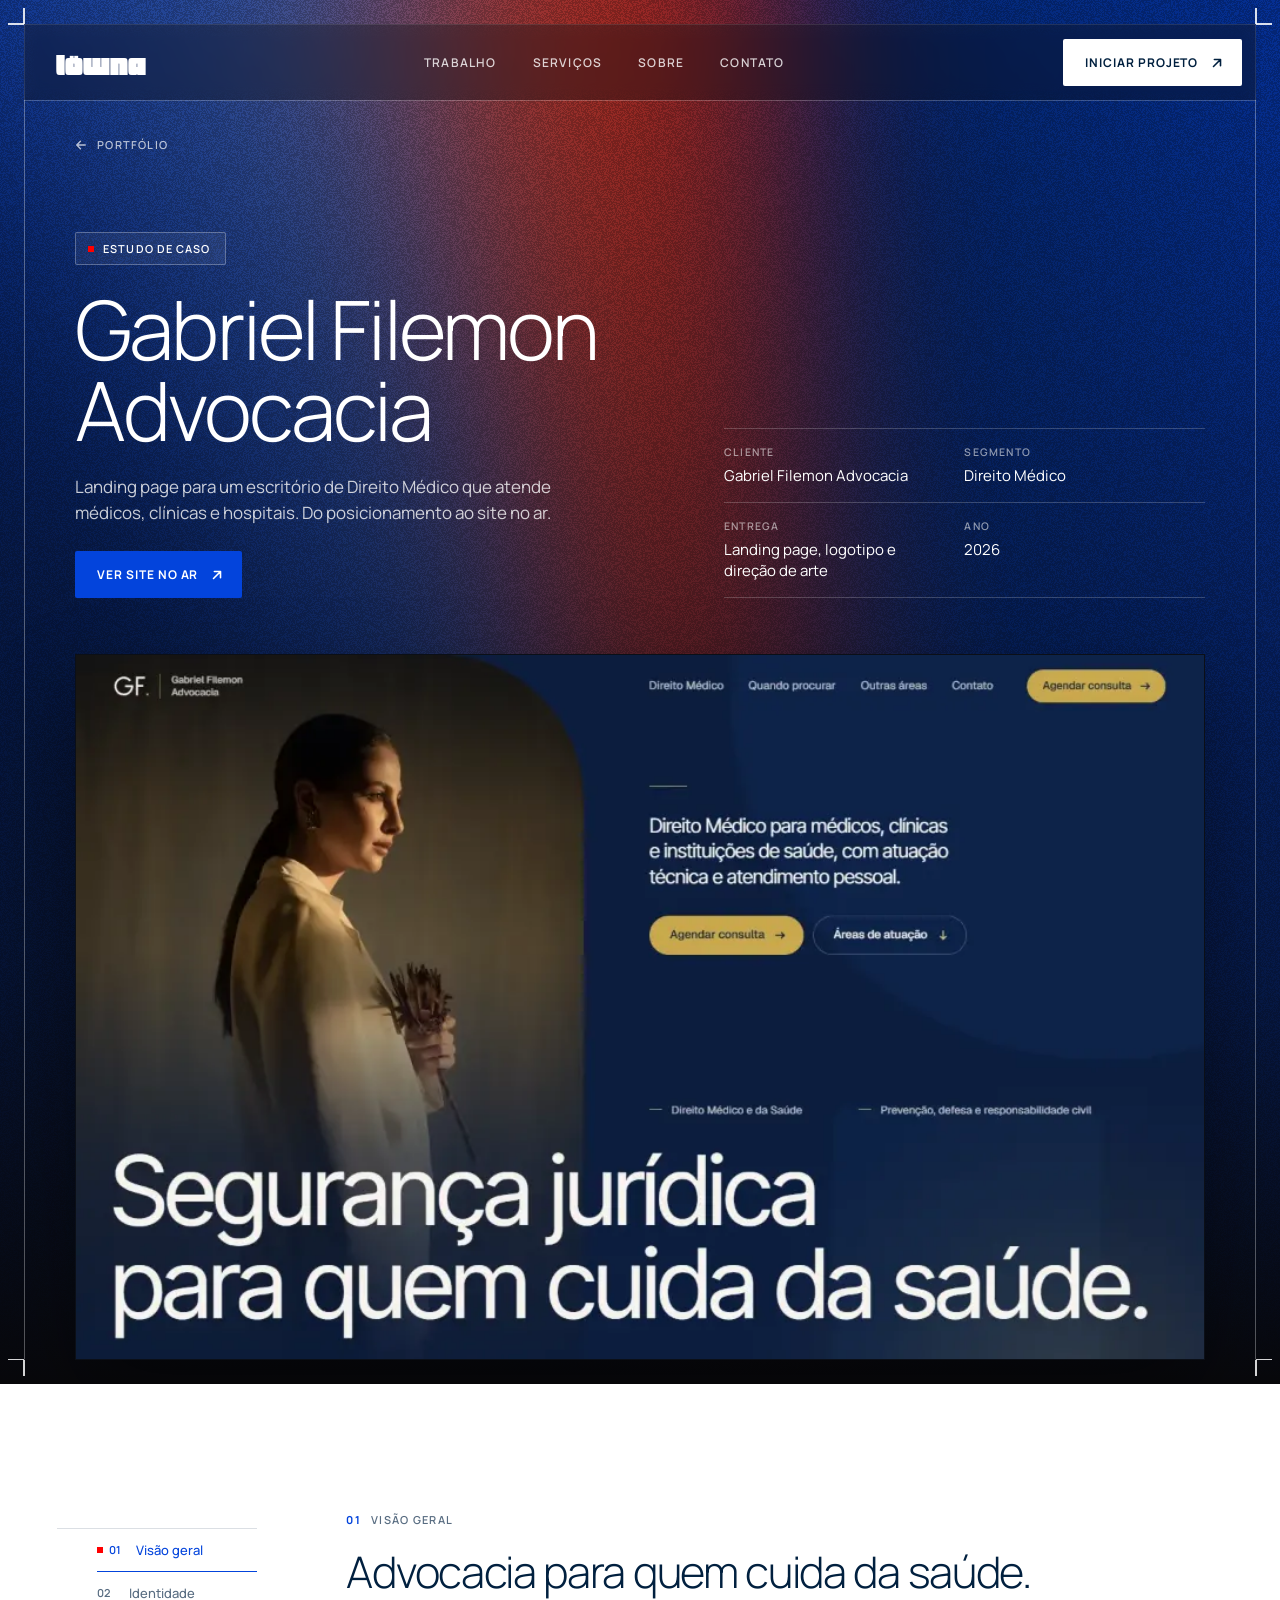
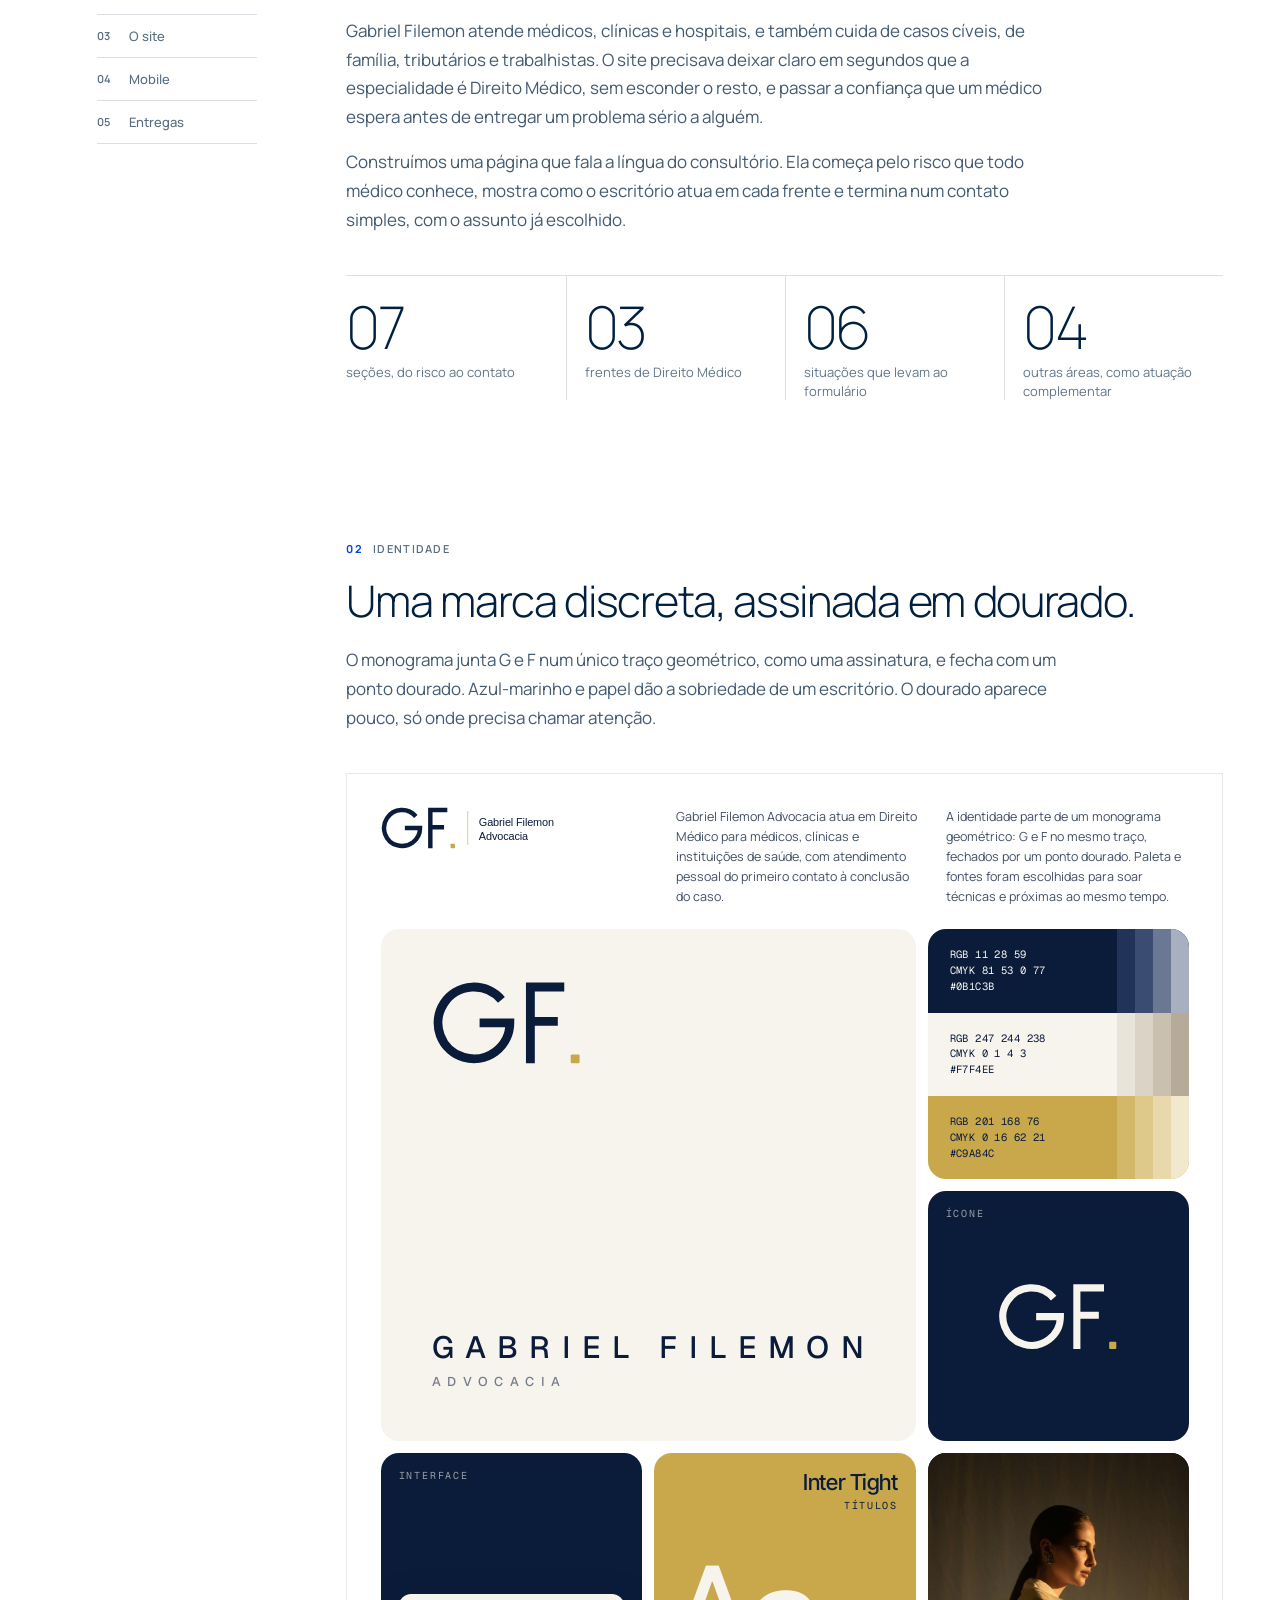
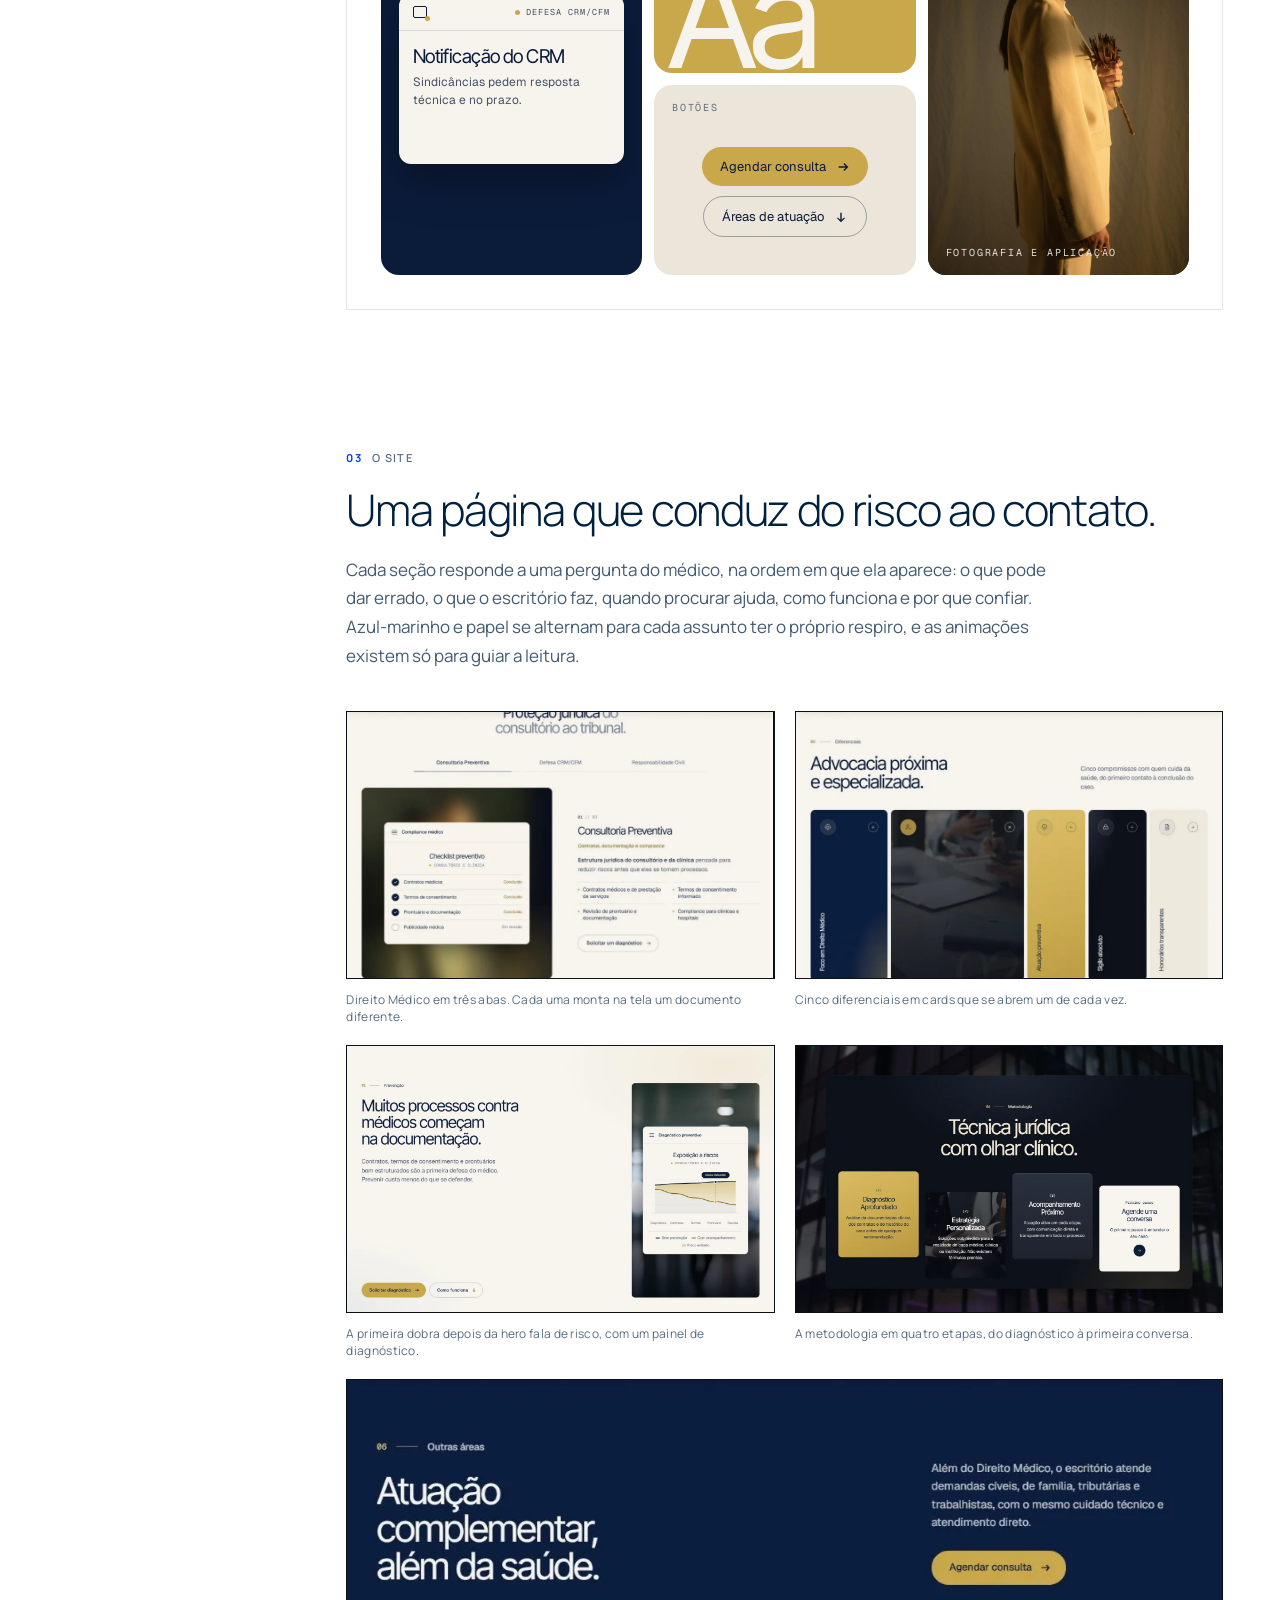
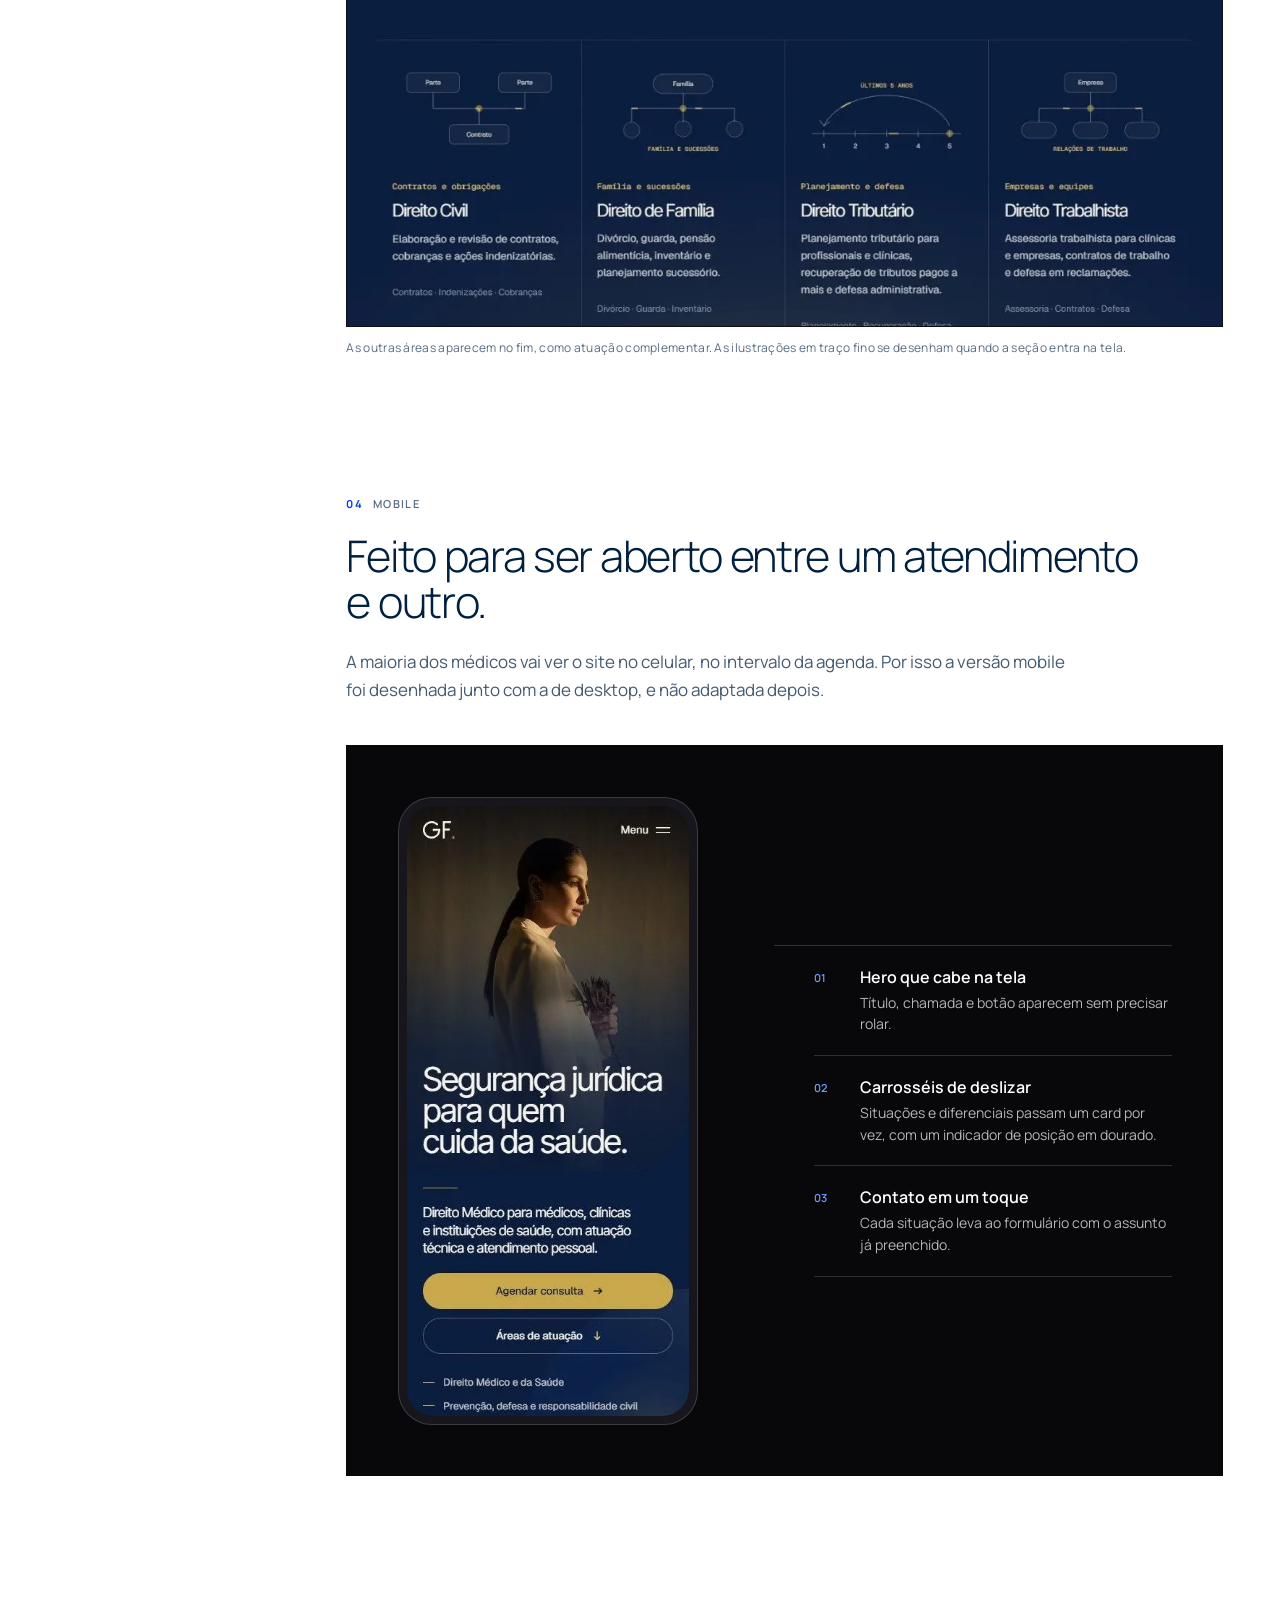
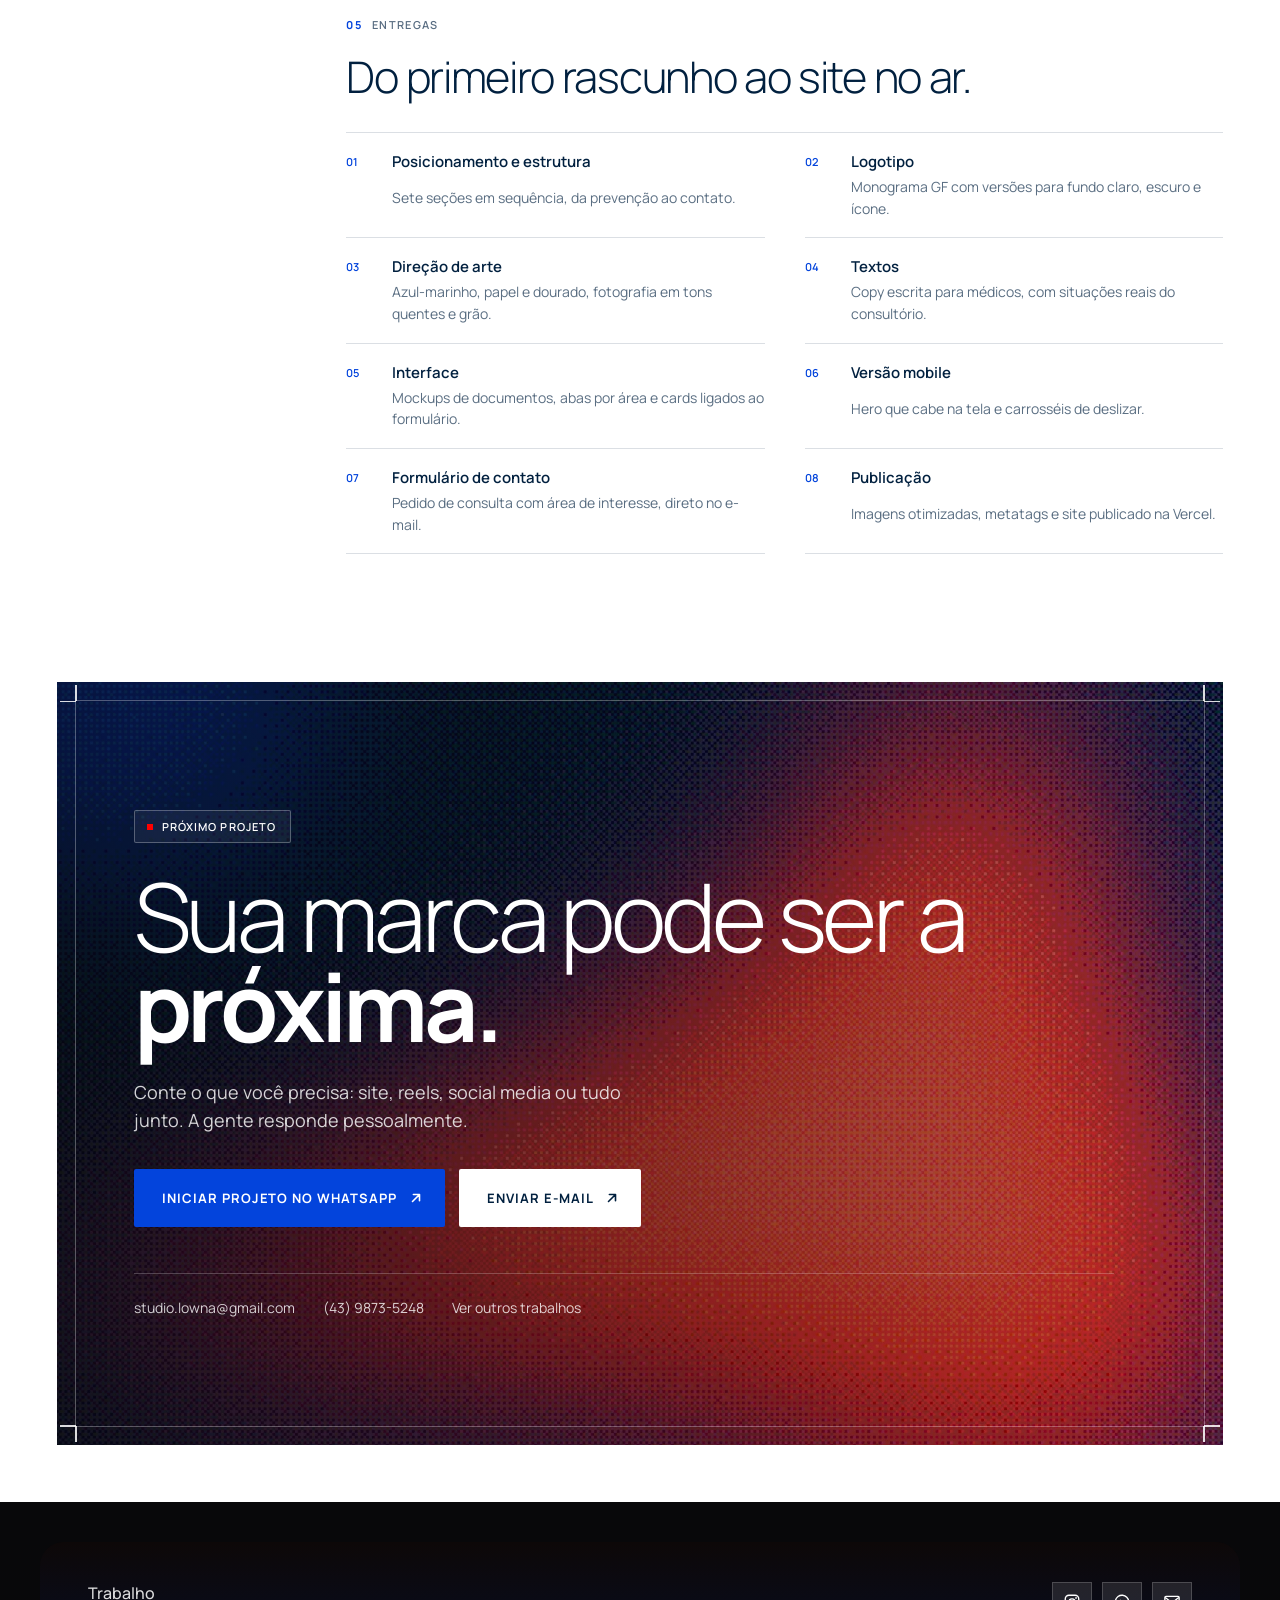
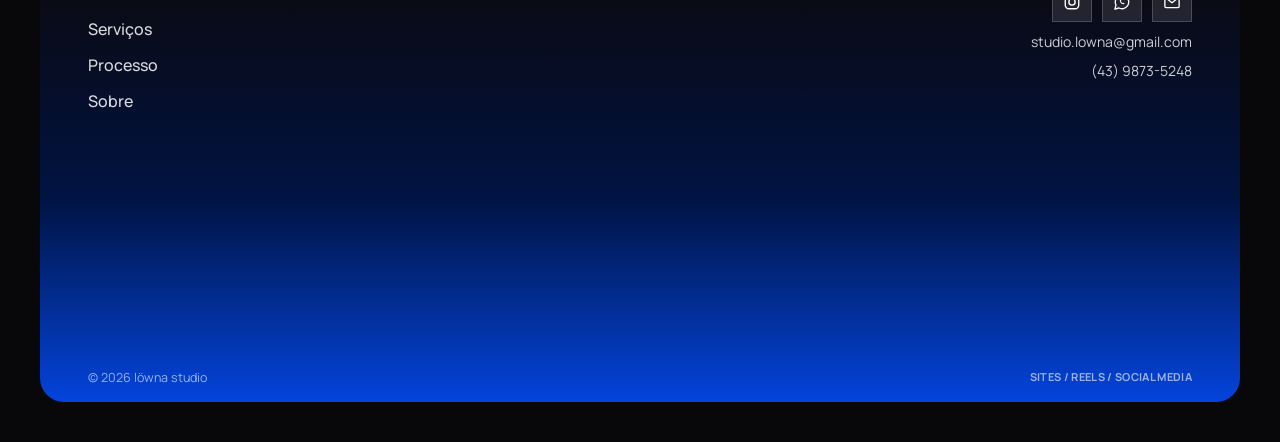
==== commit 95173d74: "Estudo de caso: contraste do índice e dos rótulos, links de WhatsApp iguais Co-Authored-By: Claude O" ====
--- a/projetos/gabriel-filemon/index.html
+++ b/projetos/gabriel-filemon/index.html
@@ -269,7 +269,7 @@
         </div>
         <div class="cs-cta__note" data-reveal style="--d:.24s">
           <a href="mailto:studio.lowna@gmail.com">studio.lowna@gmail.com</a>
-          <a href="https://wa.me/554398735248" target="_blank" rel="noopener noreferrer">(43) 9873-5248</a>
+          <a href="https://wa.me/554398735248?text=Ol%C3%A1!%20Vim%20pelo%20site%20da%20l%C3%B6wna%20e%20quero%20conversar%20sobre%20um%20projeto." target="_blank" rel="noopener noreferrer">(43) 9873-5248</a>
           <a href="../../#trabalho">Ver outros trabalhos</a>
         </div>
       </div>
--- a/css/case.css
+++ b/css/case.css
@@ -67,7 +67,7 @@
   border-bottom: 1px solid rgba(1, 32, 63, .14);
   font-size: 13px;
   font-weight: 500;
-  color: rgba(1, 32, 63, .5);
+  color: rgba(1, 32, 63, .66);
   transition: color .3s var(--ease-out);
 }
 .cs-toc a span { width: 18px; font-size: 11px; font-weight: 600; letter-spacing: .5px; padding-top: 1px; }
@@ -80,14 +80,14 @@
 
 .cs-body { display: flex; flex-direction: column; gap: clamp(96px, 11vw, 150px); min-width: 0; max-width: 980px; }
 .cs-block { display: flex; flex-direction: column; gap: 22px; scroll-margin-top: 40px; }
-.cs-block__label { font-weight: 600; font-size: 11px; letter-spacing: 1.3px; color: rgba(1, 32, 63, .5); }
+.cs-block__label { font-weight: 600; font-size: 11px; letter-spacing: 1.3px; color: rgba(1, 32, 63, .66); }
 .cs-block__label b { color: var(--flight-blue); font-weight: 700; margin-right: 10px; }
 .cs-block h2 { font-weight: 300; font-size: clamp(30px, 3.4vw, 50px); line-height: 1.06; letter-spacing: -.03em; max-width: 820px; }
 .cs-block > p { max-width: 720px; font-size: 17px; line-height: 1.7; color: rgba(1, 32, 63, .74); }
 .cs-block > p + p { margin-top: -6px; }
 .cs-media { display: flex; flex-direction: column; gap: 20px; margin-top: 18px; }
 .cs-grid-2 { display: grid; grid-template-columns: repeat(2, minmax(0, 1fr)); gap: 20px; align-items: start; }
-.cs-caption { font-size: 12px; letter-spacing: .3px; color: rgba(1, 32, 63, .5); }
+.cs-caption { font-size: 12px; letter-spacing: .3px; color: rgba(1, 32, 63, .66); }
 
 /* lista de entregas, como ficha técnica */
 .cs-specs { list-style: none; display: grid; grid-template-columns: repeat(2, minmax(0, 1fr)); column-gap: 40px; border-top: 1px solid rgba(1, 32, 63, .14); margin-top: 10px; }
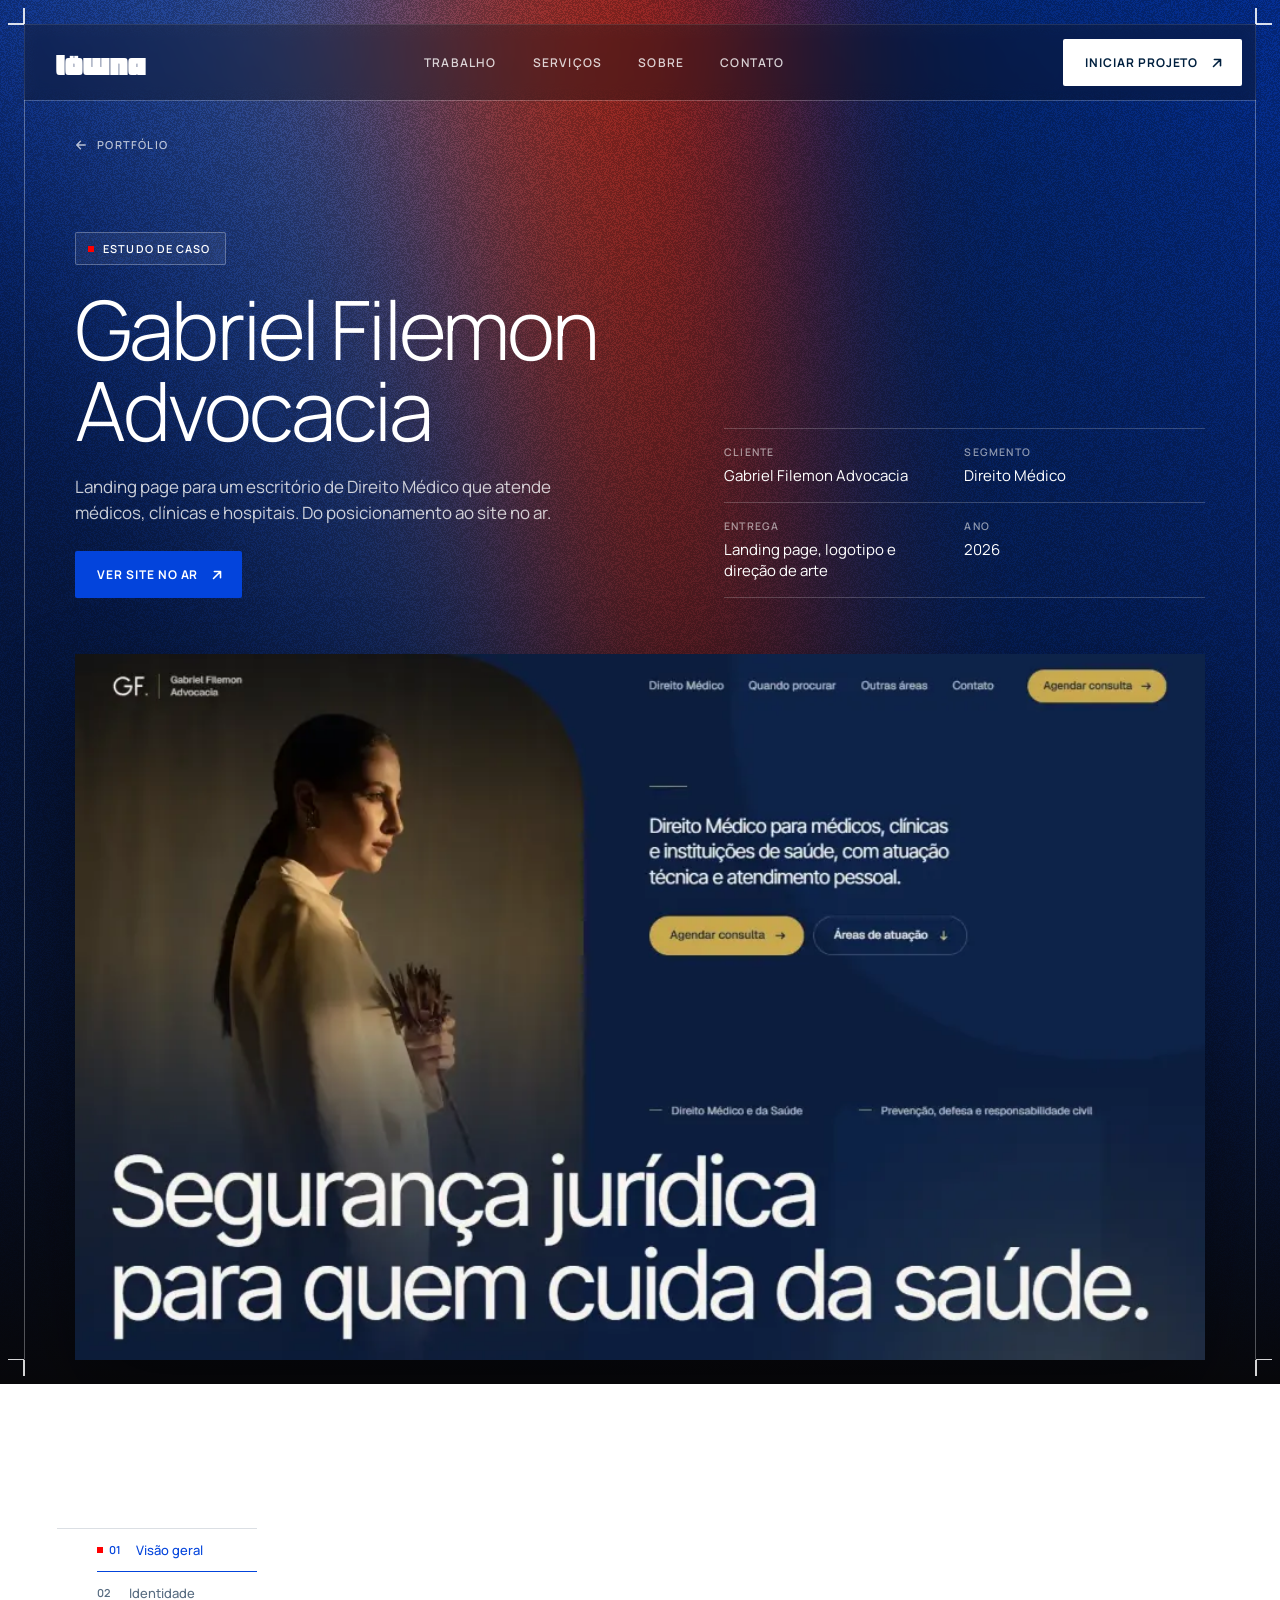
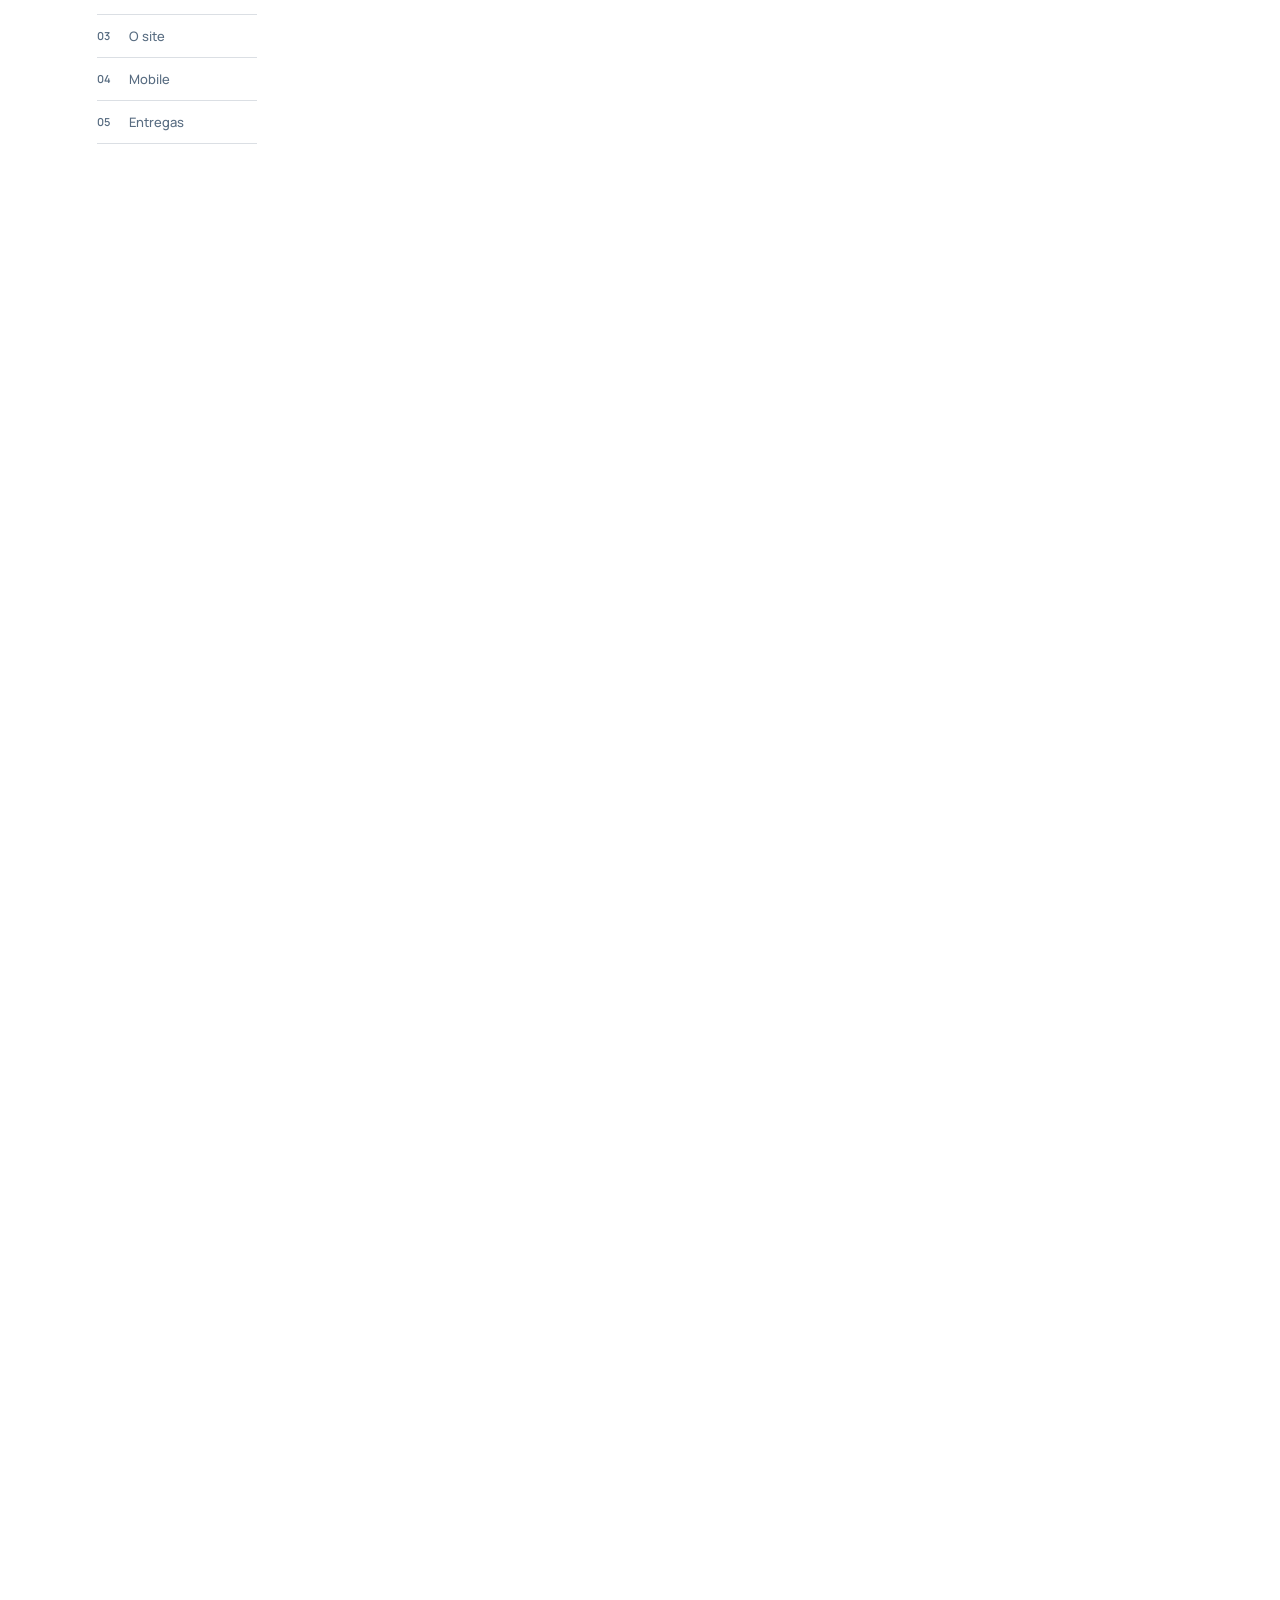
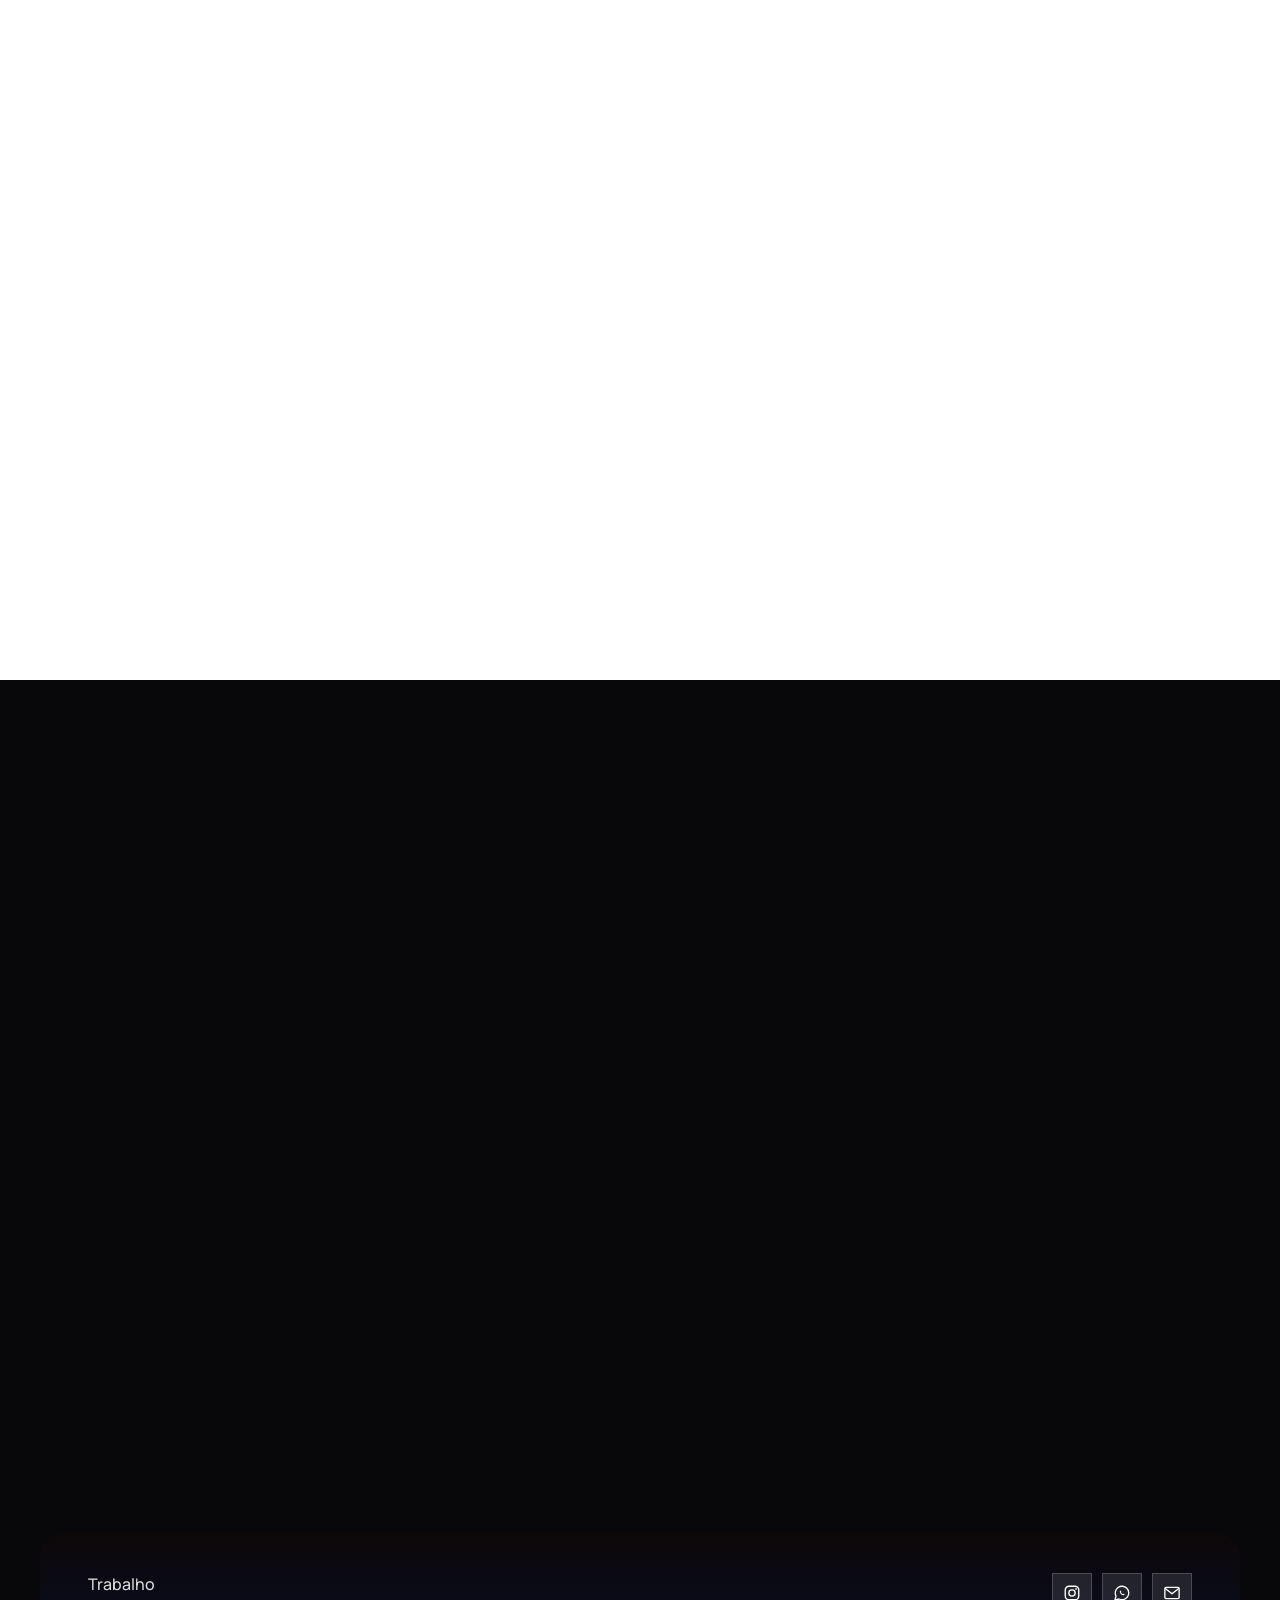
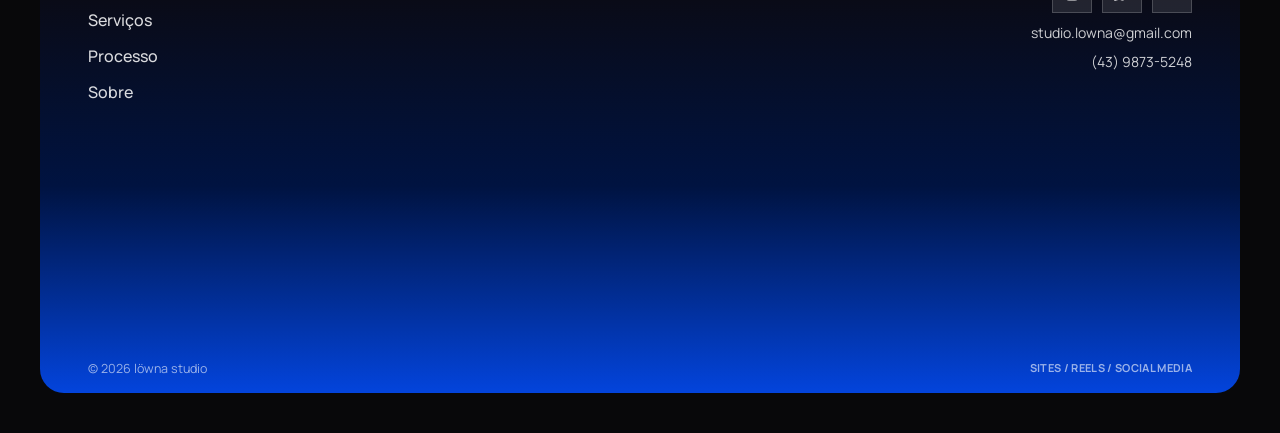
==== commit f2fb28fd: "Estudo de caso: CTA no formato da seção de contato da home Co-Authored-By: Claude Opus 5.5 <noreply@" ====
--- a/projetos/gabriel-filemon/index.html
+++ b/projetos/gabriel-filemon/index.html
@@ -248,30 +248,38 @@
       </div>
     </div>
 
-    <!-- ===================== CHAMADA ===================== -->
-    <section class="cs-cta" id="contato-cta" aria-labelledby="cta-titulo">
-      <img class="cs-cta__bg" src="../../assets/img/about-bg.webp" alt="" width="1920" height="1454" loading="lazy">
-      <div class="cs-cta__scrim" aria-hidden="true"></div>
-      <span class="cs-cta__frame" aria-hidden="true"><span class="tick tick--tl"></span><span class="tick tick--tr"></span><span class="tick tick--bl"></span><span class="tick tick--br"></span></span>
-      <div class="cs-cta__in">
-        <span class="chip chip--dark" data-reveal><i></i>PRÓXIMO PROJETO</span>
-        <h2 id="cta-titulo" data-reveal style="--d:.06s">Sua marca pode ser a <strong>próxima.</strong></h2>
-        <p data-reveal style="--d:.12s">Conte o que você precisa: site, reels, social media ou tudo junto. A gente responde pessoalmente.</p>
-        <div class="cs-actions" data-reveal style="--d:.18s">
-          <a class="btn btn--blue btn--lg" href="https://wa.me/554398735248?text=Ol%C3%A1!%20Vi%20o%20estudo%20de%20caso%20no%20site%20da%20l%C3%B6wna%20e%20quero%20conversar%20sobre%20um%20projeto." target="_blank" rel="noopener noreferrer">
-            <span>INICIAR PROJETO NO WHATSAPP</span>
-            <span class="btn__icon"><img src="../../assets/arrow-white.svg" alt="" width="14" height="14"><img src="../../assets/arrow-white.svg" alt="" width="14" height="14"></span>
-          </a>
-          <a class="btn btn--light btn--lg" href="mailto:studio.lowna@gmail.com">
-            <span>ENVIAR E-MAIL</span>
-            <span class="btn__icon"><img src="../../assets/arrow-dark.svg" alt="" width="14" height="14"><img src="../../assets/arrow-dark.svg" alt="" width="14" height="14"></span>
-          </a>
+    <!-- ===================== CONTATO (igual ao da home) ===================== -->
+    <section class="contact" id="contato-cta" aria-labelledby="cta-titulo">
+      <div class="contact__head">
+        <div class="contact__title">
+          <span class="chip chip--dark" data-reveal><i></i>PRÓXIMO PROJETO</span>
+          <h2 id="cta-titulo" data-reveal style="--d:.06s">Sua marca pode<br>ser a próxima.</h2>
         </div>
-        <div class="cs-cta__note" data-reveal style="--d:.24s">
-          <a href="mailto:studio.lowna@gmail.com">studio.lowna@gmail.com</a>
-          <a href="https://wa.me/554398735248?text=Ol%C3%A1!%20Vim%20pelo%20site%20da%20l%C3%B6wna%20e%20quero%20conversar%20sobre%20um%20projeto." target="_blank" rel="noopener noreferrer">(43) 9873-5248</a>
-          <a href="../../#trabalho">Ver outros trabalhos</a>
-        </div>
+        <p class="contact__intro" data-reveal style="--d:.12s">Gostou deste projeto? Conte o que você precisa: site, reels, social media ou tudo junto. Respondemos pessoalmente.</p>
+      </div>
+      <div class="contact__cards">
+        <a class="ccard" href="mailto:studio.lowna@gmail.com" data-reveal data-dots="51,128,255" data-focal="0.95,0.05">
+          <canvas class="ccard__dots" aria-hidden="true"></canvas>
+          <div class="ccard__top">
+            <img src="../../assets/icon-mail.svg" alt="" width="22" height="22">
+            <span class="ccard__arrow"><span class="btn__icon"><img src="../../assets/arrow-white.svg" alt="" width="16" height="16"><img src="../../assets/arrow-white.svg" alt="" width="16" height="16"></span></span>
+          </div>
+          <div class="ccard__text">
+            <span class="ccard__value">studio.lowna@gmail.com</span>
+            <span class="ccard__label">ENVIAR E-MAIL</span>
+          </div>
+        </a>
+        <a class="ccard" href="https://wa.me/554398735248?text=Ol%C3%A1!%20Vi%20o%20estudo%20de%20caso%20no%20site%20da%20l%C3%B6wna%20e%20quero%20conversar%20sobre%20um%20projeto." target="_blank" rel="noopener noreferrer" data-reveal style="--d:.1s" data-dots="255,64,38" data-focal="0.95,0.05">
+          <canvas class="ccard__dots" aria-hidden="true"></canvas>
+          <div class="ccard__top">
+            <img src="../../assets/icon-whatsapp.svg" alt="" width="22" height="22">
+            <span class="ccard__arrow"><span class="btn__icon"><img src="../../assets/arrow-white.svg" alt="" width="16" height="16"><img src="../../assets/arrow-white.svg" alt="" width="16" height="16"></span></span>
+          </div>
+          <div class="ccard__text">
+            <span class="ccard__value">(43) 9873-5248</span>
+            <span class="ccard__label">CHAMAR NO WHATSAPP</span>
+          </div>
+        </a>
       </div>
     </section>
   </main>
--- a/css/case.css
+++ b/css/case.css
@@ -46,7 +46,7 @@
 .browser__url { flex: 1; max-width: 360px; margin: 0 auto; padding: 4px 12px; border-radius: 2px; background: rgba(255, 255, 255, .07); font-size: 11px; letter-spacing: .2px; color: rgba(255, 255, 255, .6); text-align: center; overflow: hidden; text-overflow: ellipsis; white-space: nowrap; }
 .browser img { display: block; width: 100%; height: auto; }
 .cs-cover { position: relative; margin: 0 auto; max-width: 1240px; }
-.cs-cover__vid { border: 1px solid rgba(255, 255, 255, .16); border-bottom: 0; box-shadow: 0 40px 80px rgba(0, 0, 0, .35); }
+.cs-cover__vid { box-shadow: 0 40px 80px rgba(0, 0, 0, .35); }
 
 /* ---------- índice + coluna de leitura ---------- */
 .cs-layout {
@@ -57,7 +57,7 @@
   margin: 0 auto;
   padding: clamp(80px, 10vw, 130px) var(--pad-x);
 }
-.cs-toc { position: sticky; top: 40px; align-self: start; }
+.cs-toc { position: sticky; top: 116px; align-self: start; } /* abaixo da navbar fixa (12px + 76px) */
 .cs-toc ol { list-style: none; display: flex; flex-direction: column; border-top: 1px solid rgba(1, 32, 63, .14); }
 .cs-toc a {
   position: relative;
@@ -79,7 +79,7 @@
 .cs-toc a.is-active span { width: auto; min-width: 18px; }
 
 .cs-body { display: flex; flex-direction: column; gap: clamp(96px, 11vw, 150px); min-width: 0; max-width: 980px; }
-.cs-block { display: flex; flex-direction: column; gap: 22px; scroll-margin-top: 40px; }
+.cs-block { display: flex; flex-direction: column; gap: 22px; scroll-margin-top: 116px; }
 .cs-block__label { font-weight: 600; font-size: 11px; letter-spacing: 1.3px; color: rgba(1, 32, 63, .66); }
 .cs-block__label b { color: var(--flight-blue); font-weight: 700; margin-right: 10px; }
 .cs-block h2 { font-weight: 300; font-size: clamp(30px, 3.4vw, 50px); line-height: 1.06; letter-spacing: -.03em; max-width: 820px; }
@@ -104,7 +104,7 @@
 .cs-facts span { font-size: 13px; line-height: 1.45; color: rgba(1, 32, 63, .62); }
 
 /* ---------- mídia (telas e vídeos, sem moldura de navegador) ---------- */
-.shot-img, .shot-vid { display: block; width: 100%; height: auto; background: #0d0d12; border: 1px solid rgba(1, 32, 63, .12); }
+.shot-img, .shot-vid { display: block; width: 100%; height: auto; background: #0d0d12; }
 .shot-vid { aspect-ratio: 16 / 10; object-fit: cover; }
 .cs-figure { display: flex; flex-direction: column; gap: 12px; margin: 0; min-width: 0; }
 /* lado a lado, todas as peças com a mesma altura */
@@ -112,7 +112,7 @@
 
 /* ---------- quadro de marca (mosaico, nas cores do cliente) ---------- */
 .gf { --gf-navy: #0B1C3B; --gf-deep: #060A12; --gf-paper: #F7F4EE; --gf-sand: #ECE6DA; --gf-gold: #C9A84C; --gf-steel: #8FABC7; }
-.bb { display: flex; flex-direction: column; gap: 22px; padding: clamp(18px, 2.6vw, 34px); background: #fff; border: 1px solid rgba(1, 32, 63, .1); }
+.bb { display: flex; flex-direction: column; gap: 22px; padding: clamp(18px, 2.6vw, 34px); background: #fff; }
 .bb__head { display: grid; grid-template-columns: 1.1fr 1fr 1fr; gap: 28px; align-items: start; }
 .bb__head img { width: 190px; height: auto; }
 .bb__head p { font-size: 12.5px; line-height: 1.6; color: rgba(11, 28, 59, .78); }
@@ -176,6 +176,8 @@
 
 /* fotografia e aplicação: troca devagar entre a foto e o site no celular */
 .bt--photo { grid-area: f; background: var(--gf-navy); }
+/* degradê escuro embaixo para o rótulo ficar legível sobre qualquer imagem */
+.bt--photo::after { content: ''; position: absolute; inset: auto 0 0; z-index: 1; height: 45%; background: linear-gradient(to top, rgba(6, 10, 18, .85), rgba(6, 10, 18, 0)); pointer-events: none; }
 .ph { position: absolute; inset: 0; width: 100%; height: 100%; object-fit: cover; object-position: 50% 20%; }
 .ph--2 { object-position: 50% 0; opacity: 0; }
 
@@ -233,29 +235,6 @@
 .mob__list .n { grid-row: span 2; font-size: 11px; font-weight: 600; color: #6f9bff; padding-top: 4px; }
 .mob__list b { font-weight: 600; font-size: 16px; }
 .mob__list p { font-size: 14px; line-height: 1.55; opacity: .7; }
-/* ---------- chamada final ---------- */
-.cs-cta {
-  position: relative;
-  isolation: isolate;
-  overflow: hidden;
-  margin: 0 var(--pad-x) var(--pad-x);
-  padding: clamp(72px, 10vw, 140px) clamp(24px, 6vw, 96px);
-  color: var(--shuttle-white);
-  background: #08080b;
-}
-.cs-cta__bg { position: absolute; inset: 0; z-index: -2; width: 100%; height: 100%; object-fit: cover; }
-.cs-cta__scrim { position: absolute; inset: 0; z-index: -1; background: linear-gradient(90deg, rgba(8, 8, 11, .7), rgba(8, 8, 11, .15)); }
-.cs-cta__frame { position: absolute; inset: 18px; border: 1px solid rgba(255, 255, 255, .3); pointer-events: none; }
-.cs-cta__in { position: relative; display: flex; flex-direction: column; gap: 28px; max-width: 980px; }
-.cs-cta h2 { font-weight: 300; font-size: clamp(46px, 7.4vw, 118px); line-height: .95; letter-spacing: -.045em; }
-.cs-cta h2 strong { font-weight: 700; }
-.cs-cta p { max-width: 520px; font-size: 18px; line-height: 1.55; opacity: .82; }
-.cs-cta .cs-actions { gap: 14px; margin-top: 6px; }
-.btn--lg { padding: 20px 22px 20px 28px; font-size: 13px; }
-.cs-cta__note { display: flex; flex-wrap: wrap; gap: 8px 28px; margin-top: 18px; padding-top: 24px; border-top: 1px solid rgba(255, 255, 255, .22); font-size: 14px; }
-.cs-cta__note a { opacity: .8; transition: opacity .3s; }
-.cs-cta__note a:hover { opacity: 1; }
-
 .cs-foot { display: flex; justify-content: space-between; align-items: center; gap: 16px; padding: 28px var(--pad-x); background: var(--ink); color: rgba(255, 255, 255, .6); font-size: 13px; }
 .cs-foot .nav__logo { color: var(--shuttle-white); font-size: 24px; }
 
@@ -276,8 +255,6 @@
   .mob .phone { width: min(78%, 300px); }
   .mob__list { width: 100%; }
   .cs-actions .btn { align-self: stretch; justify-content: center; flex: 1 1 100%; }
-  .cs-cta { margin: 0 0 0; }
-  .cs-cta__frame { inset: 12px; }
   .cs-foot { flex-direction: column; text-align: center; }
 }
 @media (max-width: 600px) {
